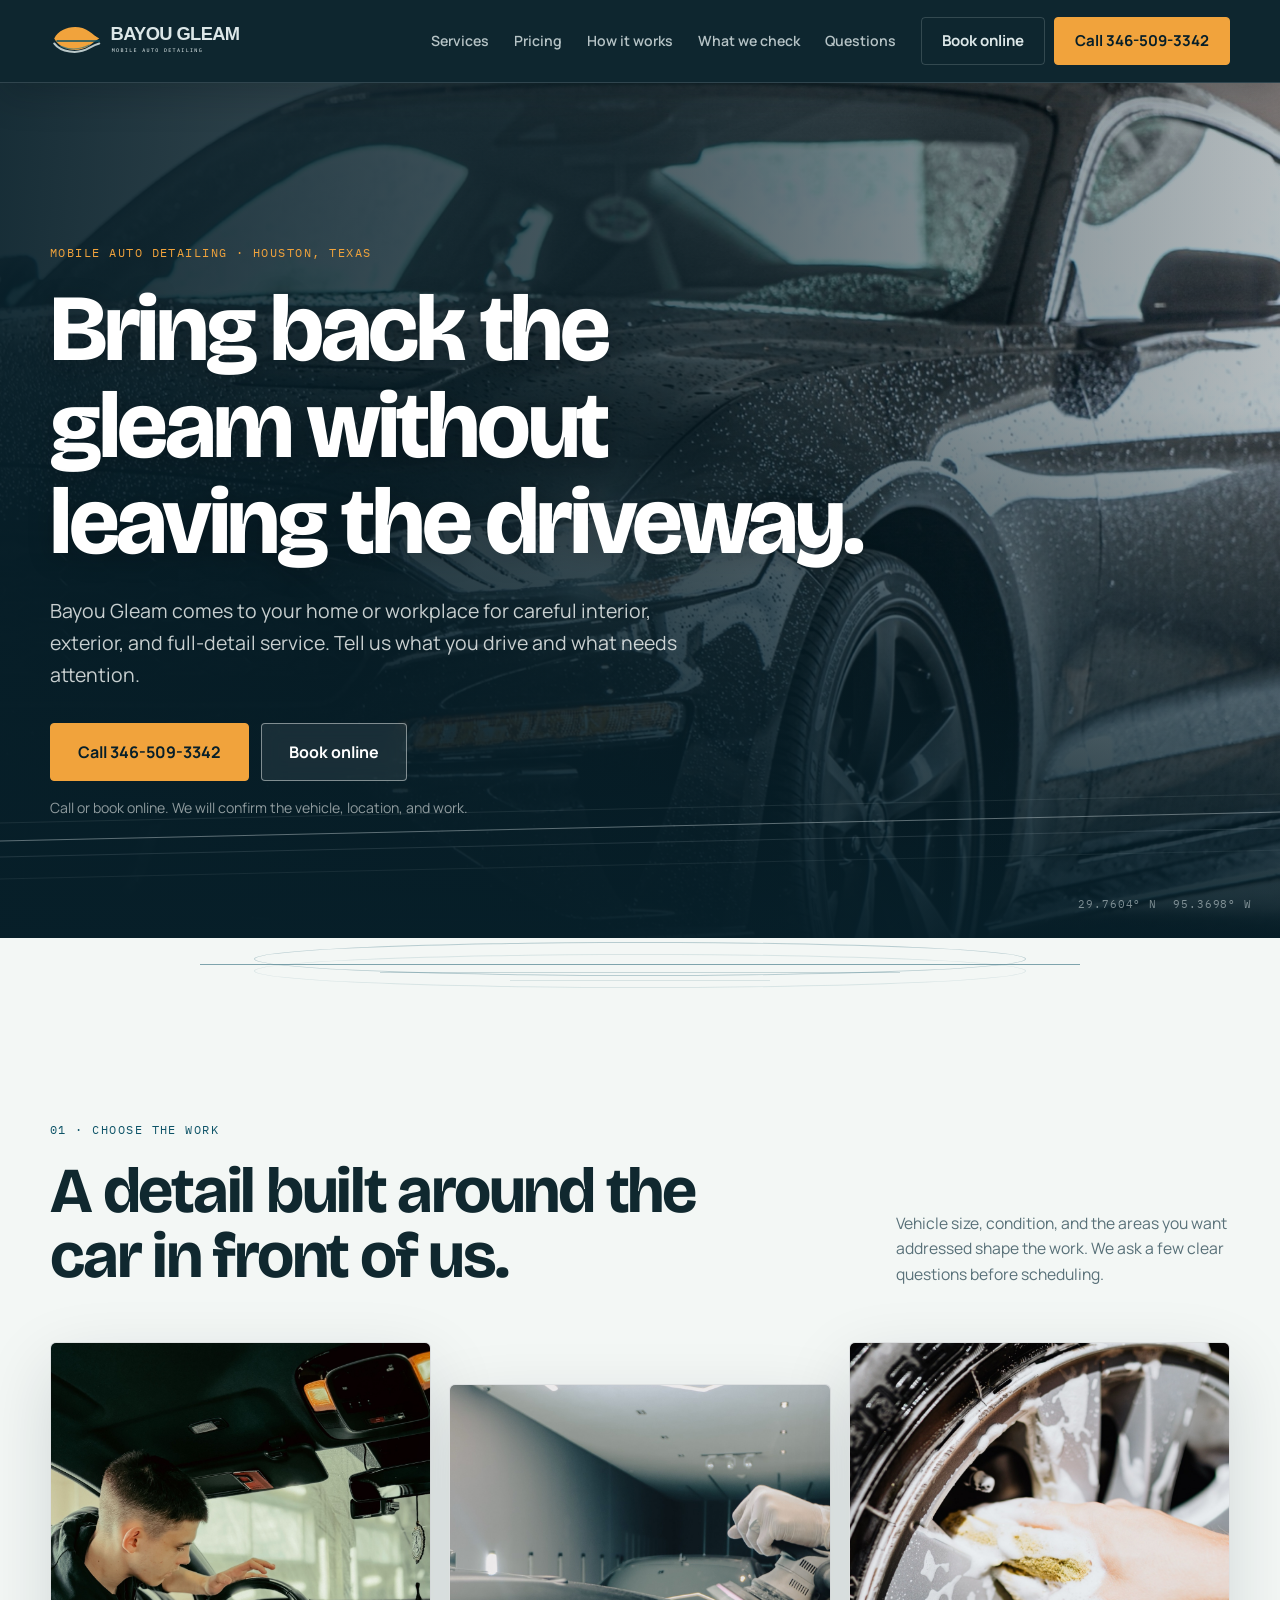
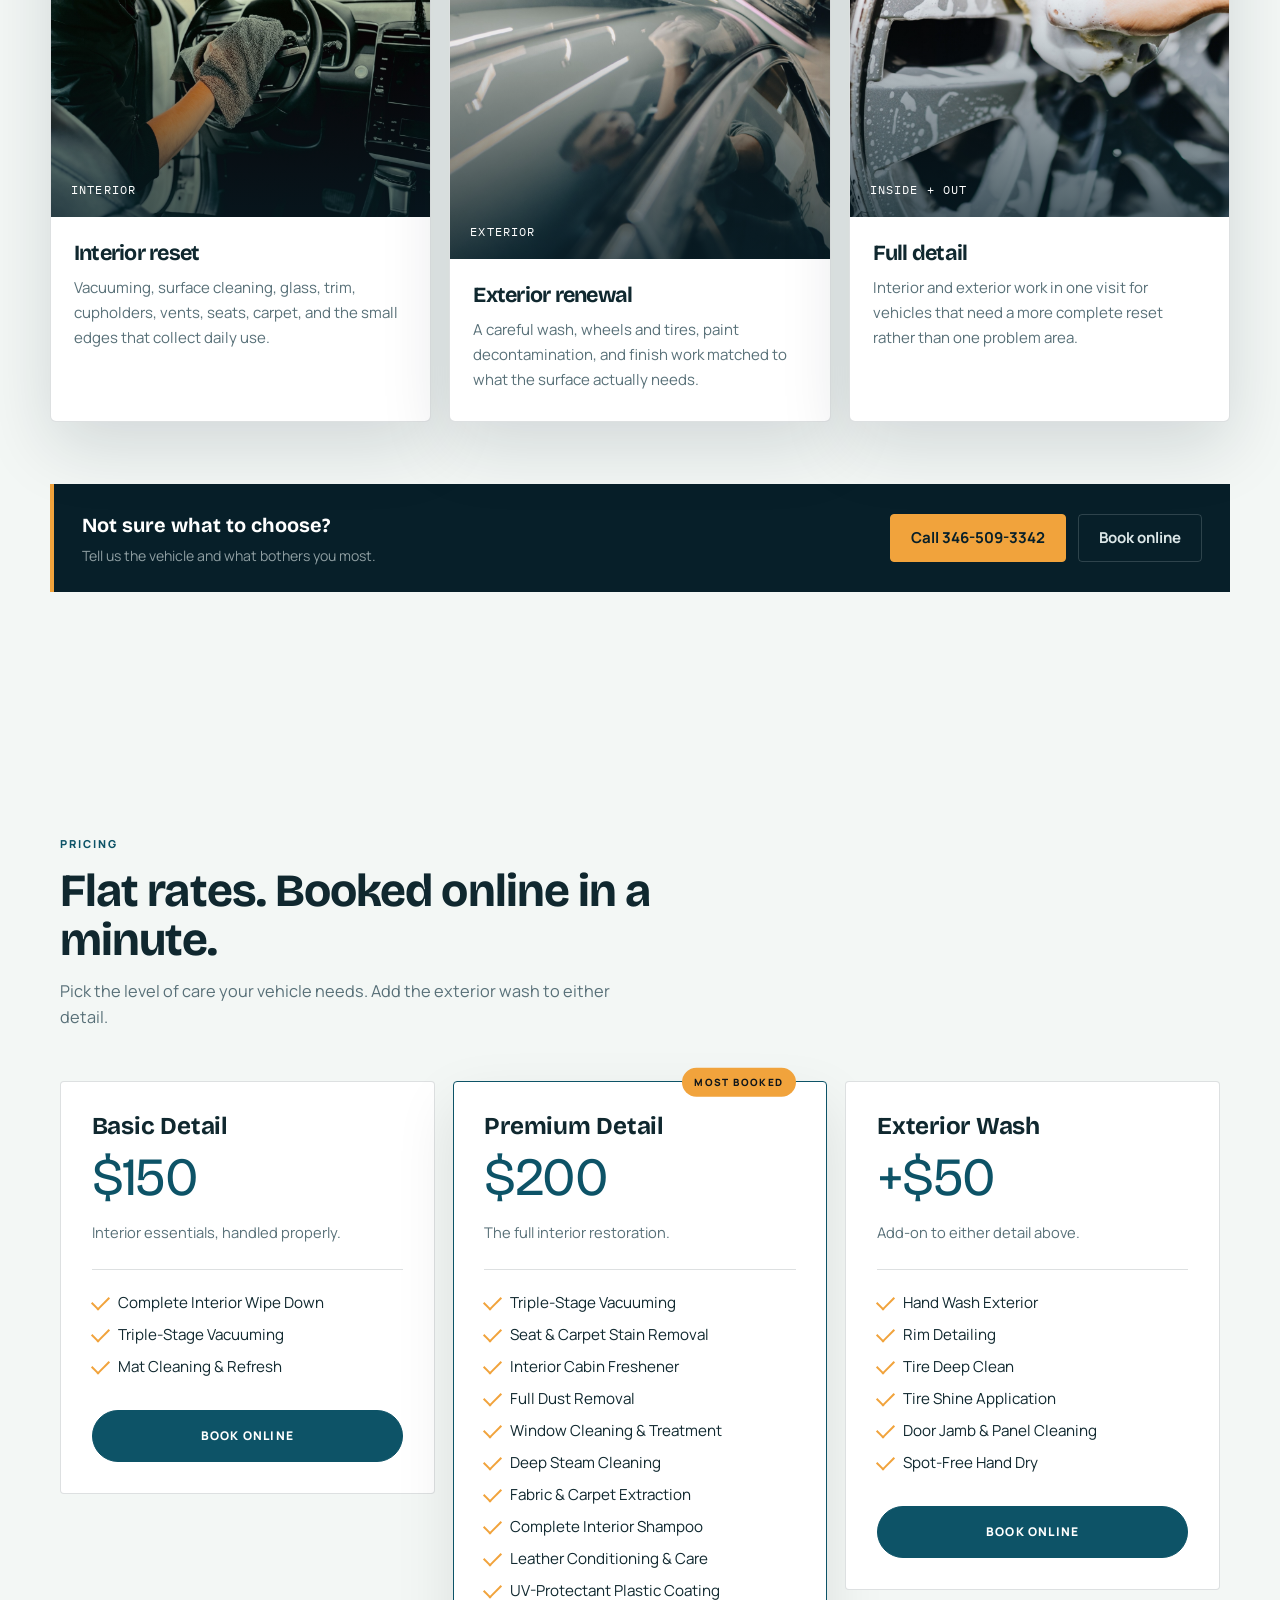
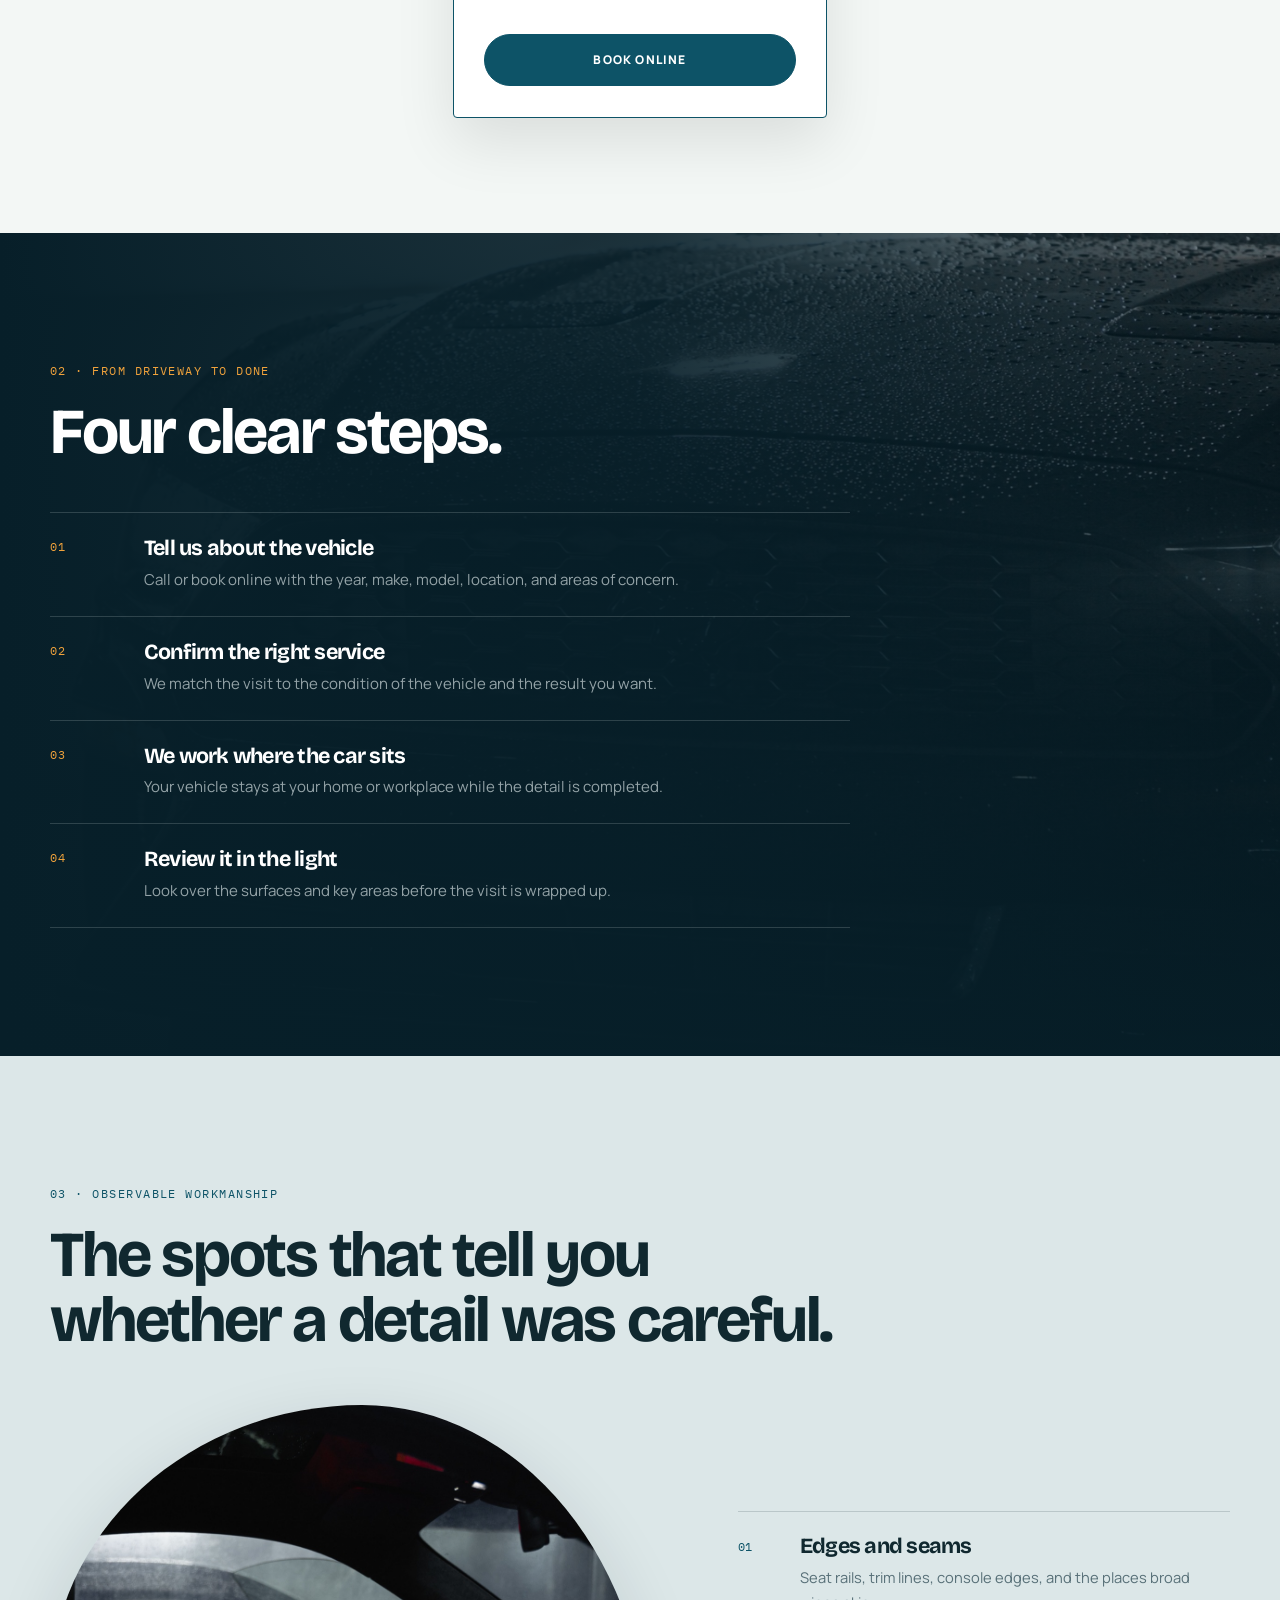
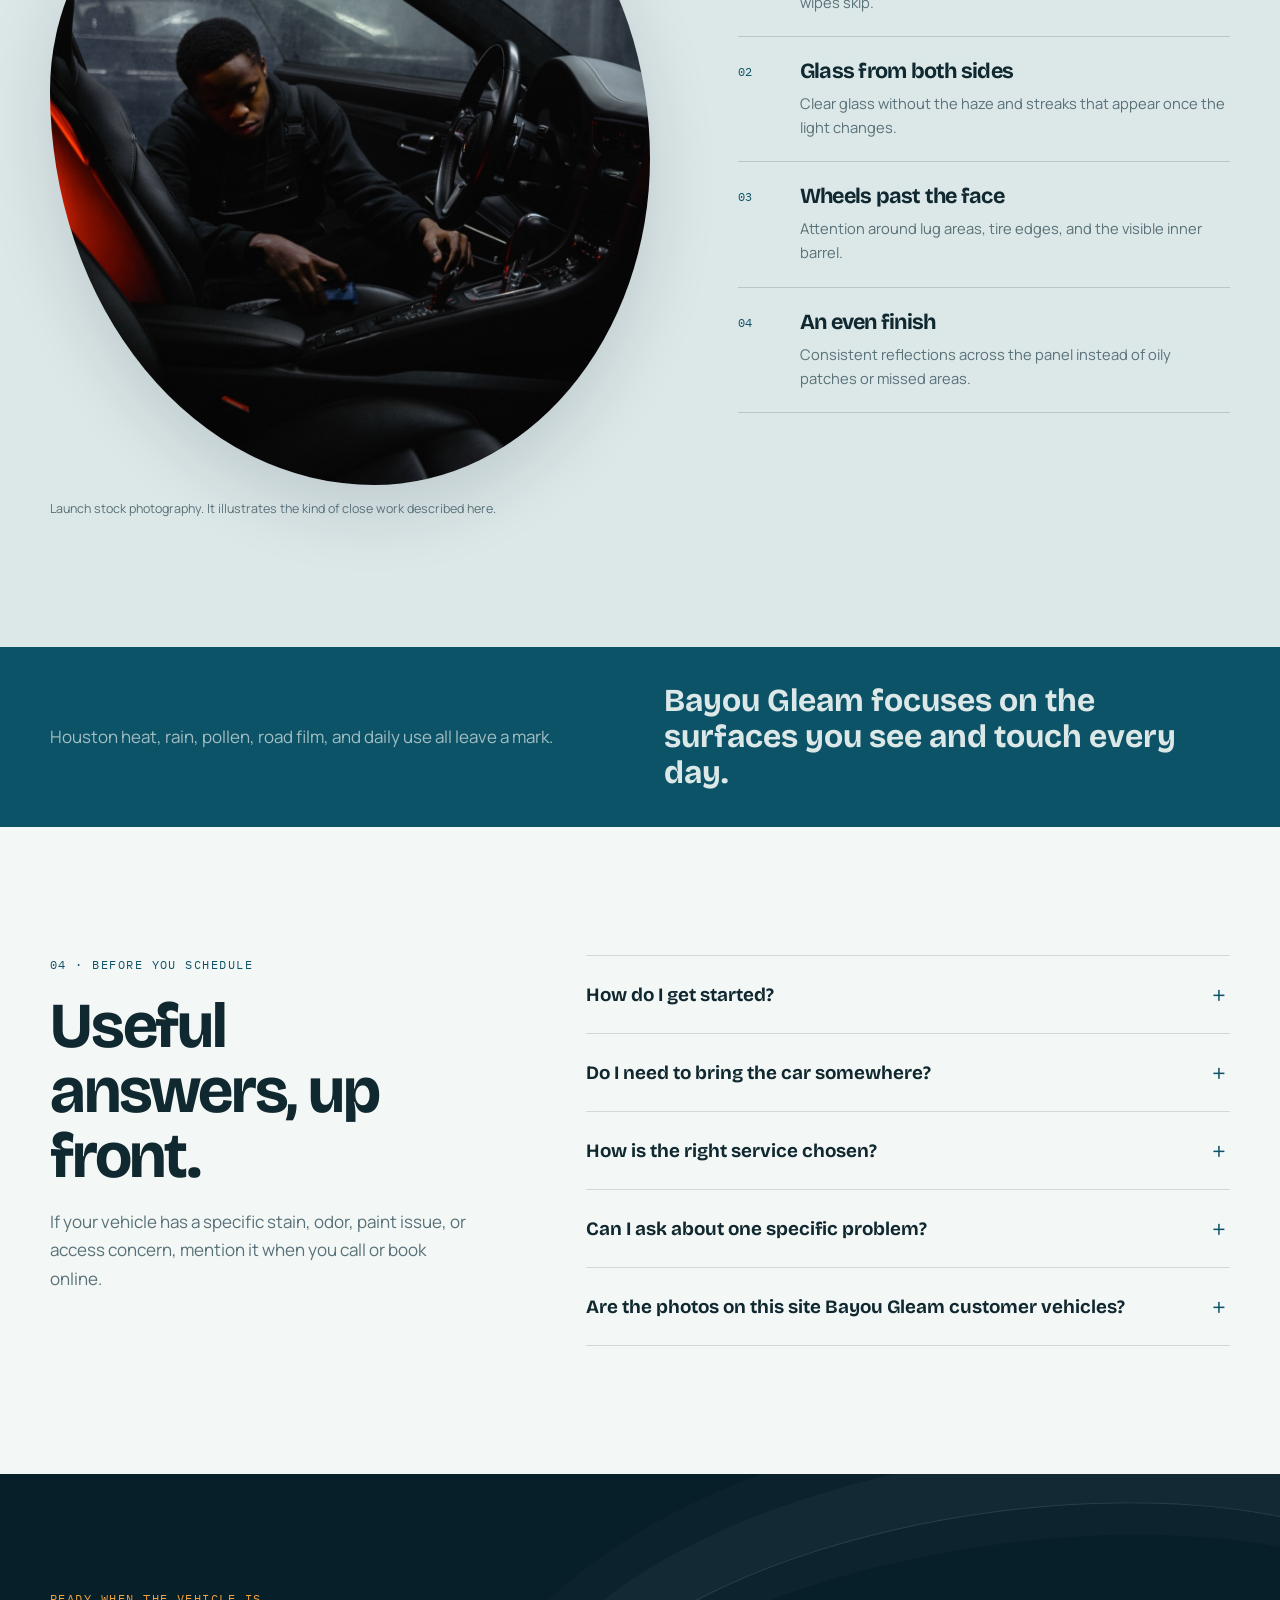
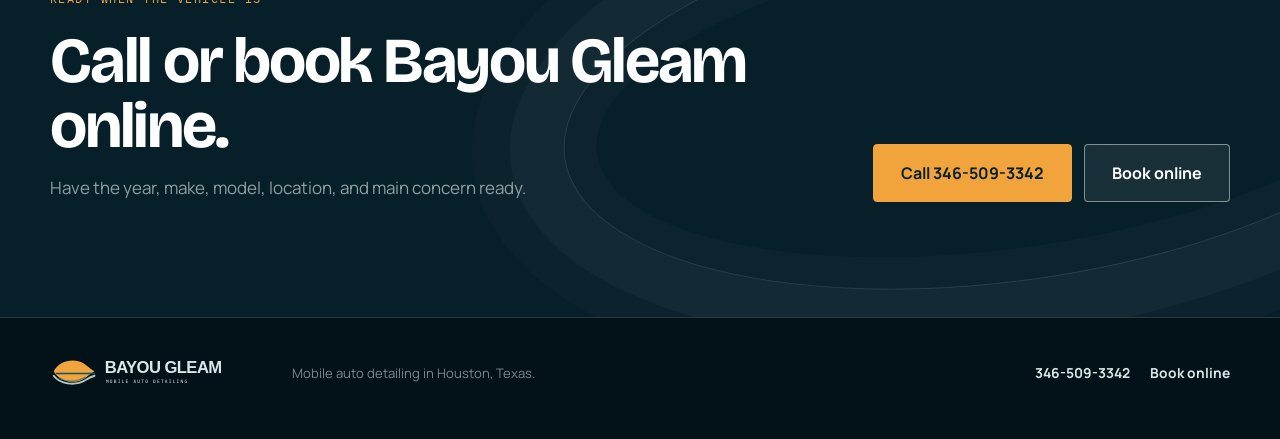
==== index.html @ 4700f91e "Add flat-rate pricing section with three packages Publishes Basic Detail $150, Premium Detail $200, " ====
<!doctype html>
<html lang="en">
  <head>
    <meta charset="UTF-8" />
    <meta name="viewport" content="width=device-width, initial-scale=1" />
    <title>Bayou Gleam Mobile Auto Detailing | Houston, Texas</title>
    <meta
      name="description"
      content="Bayou Gleam provides mobile auto detailing in Houston, Texas. Call 346-509-3342 or book online for interior, exterior, and full-detail service."
    />
    <meta name="theme-color" content="#071f29" />
    <meta name="robots" content="index,follow" />
    <link rel="canonical" href="https://bayougleam.shop/" />
    <link rel="icon" href="assets/favicon.svg" type="image/svg+xml" />
    <link rel="preconnect" href="https://fonts.googleapis.com" />
    <link rel="preconnect" href="https://fonts.gstatic.com" crossorigin />
    <link
      href="https://fonts.googleapis.com/css2?family=Bricolage+Grotesque:opsz,wdth,wght@12..96,75..100,500..800&family=IBM+Plex+Mono:wght@500&family=Manrope:wght@400;500;600;700&display=swap"
      rel="stylesheet"
    />
    <link rel="stylesheet" href="styles.css" />
    <script>document.documentElement.classList.add("js");</script>
    <meta property="og:type" content="website" />
    <meta property="og:title" content="Bayou Gleam Mobile Auto Detailing" />
    <meta
      property="og:description"
      content="Mobile auto detailing for Houston drivers. Call or book online."
    />
    <meta property="og:url" content="https://bayougleam.shop/" />
    <meta property="og:image" content="https://bayougleam.shop/assets/hero-wet-black-car.jpg" />
    <script type="application/ld+json">
{
  "@context": "https://schema.org",
  "@type": "AutoWash",
  "name": "Bayou Gleam Mobile Auto Detailing",
  "url": "https://bayougleam.shop/",
  "telephone": "+1-346-509-3342",
  "description": "Mobile auto detailing in Houston, Texas, including interior, exterior, and full-detail service.",
  "areaServed": {
    "@type": "City",
    "name": "Houston",
    "containedInPlace": {
      "@type": "State",
      "name": "Texas"
    }
  },
  "image": "https://bayougleam.shop/assets/hero-wet-black-car.jpg",
  "potentialAction": {
    "@type": "ReserveAction",
    "target": "https://cal.com/sumitdatta/auto-detail-service"
  },
  "hasOfferCatalog": {
    "@type": "OfferCatalog",
    "name": "Detailing packages",
    "itemListElement": [
      {
        "@type": "Offer",
        "name": "Basic Detail",
        "price": "150",
        "priceCurrency": "USD",
        "availability": "https://schema.org/InStock",
        "url": "https://bayougleam.shop/#pricing",
        "itemOffered": {
          "@type": "Service",
          "name": "Basic Detail",
          "description": "Interior essentials: complete interior wipe down, triple-stage vacuuming, and mat cleaning and refresh."
        }
      },
      {
        "@type": "Offer",
        "name": "Premium Detail",
        "price": "200",
        "priceCurrency": "USD",
        "availability": "https://schema.org/InStock",
        "url": "https://bayougleam.shop/#pricing",
        "itemOffered": {
          "@type": "Service",
          "name": "Premium Detail",
          "description": "Full interior restoration: triple-stage vacuuming, seat and carpet stain removal, cabin freshener, full dust removal, window cleaning and treatment, deep steam cleaning, fabric and carpet extraction, complete interior shampoo, leather conditioning, and UV-protectant plastic coating."
        }
      },
      {
        "@type": "Offer",
        "name": "Exterior Wash",
        "price": "50",
        "priceCurrency": "USD",
        "availability": "https://schema.org/InStock",
        "url": "https://bayougleam.shop/#pricing",
        "itemOffered": {
          "@type": "Service",
          "name": "Exterior Wash",
          "description": "Add-on to either detail: hand wash exterior, rim detailing, tire deep clean, tire shine application, door jamb and panel cleaning, and spot-free hand dry."
        }
      }
    ]
  }
}
    </script>
  </head>
  <body>
    <a class="skip-link" href="#main">Skip to content</a>

    <header class="site-header">
      <div class="header-inner">
        <a class="brand" href="#top" aria-label="Bayou Gleam, home">
          <img src="assets/logo.svg" alt="" width="278" height="56" />
        </a>

        <button
          class="menu-toggle"
          type="button"
          data-menu-toggle
          aria-expanded="false"
          aria-controls="primary-nav"
        >
          <span aria-hidden="true"><i></i><i></i><i></i></span>
          <span class="sr-only">Open menu</span>
        </button>

        <nav class="site-nav" id="primary-nav" data-nav aria-label="Primary">
          <a href="#services">Services</a>
          <a href="#pricing">Pricing</a>
          <a href="#process">How it works</a>
          <a href="#workmanship">What we check</a>
          <a href="#faq">Questions</a>
          <span class="nav-actions">
            <a class="btn btn-secondary" href="https://cal.com/sumitdatta/auto-detail-service">
              Book online
            </a>
            <a class="btn btn-primary" href="tel:+13465093342">Call 346-509-3342</a>
          </span>
        </nav>
      </div>
    </header>

    <main id="main">
      <section class="hero" id="top">
        <div class="hero-image" aria-hidden="true">
          <img
            src="assets/hero-wet-black-car.jpg"
            alt=""
            width="3519"
            height="5279"
            fetchpriority="high"
          />
        </div>
        <div class="hero-shade" aria-hidden="true"></div>
        <div class="hero-waterline" aria-hidden="true"></div>

        <div class="hero-content shell">
          <p class="eyebrow">Mobile auto detailing · Houston, Texas</p>
          <h1>Bring back the gleam without leaving the driveway.</h1>
          <p class="hero-lead">
            Bayou Gleam comes to your home or workplace for careful interior, exterior,
            and full-detail service. Tell us what you drive and what needs attention.
          </p>
          <div class="cta-row">
            <a class="btn btn-primary btn-large" href="tel:+13465093342">
              Call 346-509-3342
            </a>
            <a
              class="btn btn-glass btn-large"
              href="https://cal.com/sumitdatta/auto-detail-service"
            >
              Book online
            </a>
          </div>
          <p class="cta-note">Call or book online. We will confirm the vehicle, location, and work.</p>
        </div>

        <div class="hero-index" aria-hidden="true">
          <span>29.7604° N</span>
          <span>95.3698° W</span>
        </div>
      </section>

      <div class="reflection-divider" aria-hidden="true">
        <span></span><span></span><span></span>
      </div>

      <section class="services section" id="services">
        <div class="shell">
          <div class="section-heading">
            <div>
              <p class="section-label">01 · Choose the work</p>
              <h2>A detail built around the car in front of us.</h2>
            </div>
            <p>
              Vehicle size, condition, and the areas you want addressed shape the work.
              We ask a few clear questions before scheduling.
            </p>
          </div>

          <div class="service-grid">
            <article class="service-card reveal">
              <div class="service-image">
                <img
                  src="assets/interior-care.jpg"
                  alt="A detailer wiping a car steering wheel and dashboard"
                  width="3154"
                  height="5606"
                  loading="lazy"
                />
                <span>Interior</span>
              </div>
              <div class="service-copy">
                <h3>Interior reset</h3>
                <p>
                  Vacuuming, surface cleaning, glass, trim, cupholders, vents, seats,
                  carpet, and the small edges that collect daily use.
                </p>
              </div>
            </article>

            <article class="service-card service-card-lift reveal">
              <div class="service-image">
                <img
                  src="assets/polish-reflection.jpg"
                  alt="A polishing machine working across a reflective car surface"
                  width="6960"
                  height="4640"
                  loading="lazy"
                />
                <span>Exterior</span>
              </div>
              <div class="service-copy">
                <h3>Exterior renewal</h3>
                <p>
                  A careful wash, wheels and tires, paint decontamination, and finish work
                  matched to what the surface actually needs.
                </p>
              </div>
            </article>

            <article class="service-card reveal">
              <div class="service-image">
                <img
                  src="assets/wheel-wash.jpg"
                  alt="A car wheel and tire covered in cleaning foam"
                  width="6720"
                  height="4480"
                  loading="lazy"
                />
                <span>Inside + out</span>
              </div>
              <div class="service-copy">
                <h3>Full detail</h3>
                <p>
                  Interior and exterior work in one visit for vehicles that need a more
                  complete reset rather than one problem area.
                </p>
              </div>
            </article>
          </div>

          <div class="inline-cta">
            <div>
              <strong>Not sure what to choose?</strong>
              <span>Tell us the vehicle and what bothers you most.</span>
            </div>
            <div class="cta-row">
              <a class="btn btn-primary" href="tel:+13465093342">Call 346-509-3342</a>
              <a class="btn btn-outline" href="https://cal.com/sumitdatta/auto-detail-service">
                Book online
              </a>
            </div>
          </div>
        </div>
      </section>

      <section class="rates" id="pricing" aria-labelledby="pricing-title">
        <div class="rates-shell">
          <div class="rates-head">
            <p class="rates-eyebrow">Pricing</p>
            <h2 id="pricing-title">Flat rates. Booked online in a minute.</h2>
            <p class="rates-intro">Pick the level of care your vehicle needs. Add the exterior wash to either detail.</p>
          </div>

          <div class="rate-grid">
            <article class="rate-card">
              <h3>Basic Detail</h3>
              <p class="rate-figure">$150</p>
              <p class="rate-note">Interior essentials, handled properly.</p>
              <ul class="rate-list">
                <li>Complete Interior Wipe Down</li>
                <li>Triple-Stage Vacuuming</li>
                <li>Mat Cleaning &amp; Refresh</li>
              </ul>
              <a class="rate-cta" href="https://cal.com/sumitdatta/auto-detail-service" target="_blank" rel="noopener">Book Online</a>
            </article>
            <article class="rate-card rate-card-featured">
              <span class="rate-badge">Most booked</span>
              <h3>Premium Detail</h3>
              <p class="rate-figure">$200</p>
              <p class="rate-note">The full interior restoration.</p>
              <ul class="rate-list">
                <li>Triple-Stage Vacuuming</li>
                <li>Seat &amp; Carpet Stain Removal</li>
                <li>Interior Cabin Freshener</li>
                <li>Full Dust Removal</li>
                <li>Window Cleaning &amp; Treatment</li>
                <li>Deep Steam Cleaning</li>
                <li>Fabric &amp; Carpet Extraction</li>
                <li>Complete Interior Shampoo</li>
                <li>Leather Conditioning &amp; Care</li>
                <li>UV-Protectant Plastic Coating</li>
              </ul>
              <a class="rate-cta" href="https://cal.com/sumitdatta/auto-detail-service" target="_blank" rel="noopener">Book Online</a>
            </article>
            <article class="rate-card">
              <h3>Exterior Wash</h3>
              <p class="rate-figure">+$50</p>
              <p class="rate-note">Add-on to either detail above.</p>
              <ul class="rate-list">
                <li>Hand Wash Exterior</li>
                <li>Rim Detailing</li>
                <li>Tire Deep Clean</li>
                <li>Tire Shine Application</li>
                <li>Door Jamb &amp; Panel Cleaning</li>
                <li>Spot-Free Hand Dry</li>
              </ul>
              <a class="rate-cta" href="https://cal.com/sumitdatta/auto-detail-service" target="_blank" rel="noopener">Book Online</a>
            </article>
          </div>
        </div>
      </section>

      <section class="process section" id="process">
        <div class="process-image" aria-hidden="true">
          <img
            src="assets/waterline-detail.jpg"
            alt=""
            width="3602"
            height="5403"
            loading="lazy"
          />
        </div>
        <div class="process-scrim" aria-hidden="true"></div>

        <div class="shell process-content">
          <p class="section-label section-label-light">02 · From driveway to done</p>
          <h2>Four clear steps.</h2>

          <ol class="process-list">
            <li class="reveal">
              <span>01</span>
              <div>
                <h3>Tell us about the vehicle</h3>
                <p>Call or book online with the year, make, model, location, and areas of concern.</p>
              </div>
            </li>
            <li class="reveal">
              <span>02</span>
              <div>
                <h3>Confirm the right service</h3>
                <p>We match the visit to the condition of the vehicle and the result you want.</p>
              </div>
            </li>
            <li class="reveal">
              <span>03</span>
              <div>
                <h3>We work where the car sits</h3>
                <p>Your vehicle stays at your home or workplace while the detail is completed.</p>
              </div>
            </li>
            <li class="reveal">
              <span>04</span>
              <div>
                <h3>Review it in the light</h3>
                <p>Look over the surfaces and key areas before the visit is wrapped up.</p>
              </div>
            </li>
          </ol>
        </div>
      </section>

      <section class="workmanship section" id="workmanship">
        <div class="shell">
          <div class="section-heading section-heading-tight">
            <div>
              <p class="section-label">03 · Observable workmanship</p>
              <h2>The spots that tell you whether a detail was careful.</h2>
            </div>
          </div>

          <div class="workmanship-layout">
            <figure class="workmanship-photo reveal">
              <img
                src="assets/interior-night.jpg"
                alt="A detailer cleaning a dark vehicle interior by hand"
                width="5971"
                height="3981"
                loading="lazy"
              />
              <figcaption>Launch stock photography. It illustrates the kind of close work described here.</figcaption>
            </figure>

            <ul class="inspection-list">
              <li class="reveal">
                <span>01</span>
                <div>
                  <h3>Edges and seams</h3>
                  <p>Seat rails, trim lines, console edges, and the places broad wipes skip.</p>
                </div>
              </li>
              <li class="reveal">
                <span>02</span>
                <div>
                  <h3>Glass from both sides</h3>
                  <p>Clear glass without the haze and streaks that appear once the light changes.</p>
                </div>
              </li>
              <li class="reveal">
                <span>03</span>
                <div>
                  <h3>Wheels past the face</h3>
                  <p>Attention around lug areas, tire edges, and the visible inner barrel.</p>
                </div>
              </li>
              <li class="reveal">
                <span>04</span>
                <div>
                  <h3>An even finish</h3>
                  <p>Consistent reflections across the panel instead of oily patches or missed areas.</p>
                </div>
              </li>
            </ul>
          </div>
        </div>
      </section>

      <section class="quote-band">
        <div class="shell quote-band-inner">
          <p>Houston heat, rain, pollen, road film, and daily use all leave a mark.</p>
          <strong>Bayou Gleam focuses on the surfaces you see and touch every day.</strong>
        </div>
      </section>

      <section class="faq section" id="faq">
        <div class="shell faq-layout">
          <div class="faq-intro">
            <p class="section-label">04 · Before you schedule</p>
            <h2>Useful answers, up front.</h2>
            <p>
              If your vehicle has a specific stain, odor, paint issue, or access concern,
              mention it when you call or book online.
            </p>
          </div>

          <div class="faq-list">
            <details>
              <summary>How do I get started?</summary>
              <p>
                Call <a href="tel:+13465093342">346-509-3342</a> or
                <a href="https://cal.com/sumitdatta/auto-detail-service">book online</a>.
                Share the vehicle, location, and what you want addressed.
              </p>
            </details>
            <details>
              <summary>Do I need to bring the car somewhere?</summary>
              <p>
                No. Bayou Gleam is a mobile service. The work is scheduled where the vehicle
                is parked at your Houston home or workplace.
              </p>
            </details>
            <details>
              <summary>How is the right service chosen?</summary>
              <p>
                We use the vehicle size, current condition, and your priorities to determine
                whether an interior, exterior, or full detail fits best.
              </p>
            </details>
            <details>
              <summary>Can I ask about one specific problem?</summary>
              <p>
                Yes. Describe the issue when you call or book. Photos can help explain stains,
                heavy buildup, or a paint concern before the visit.
              </p>
            </details>
            <details>
              <summary>Are the photos on this site Bayou Gleam customer vehicles?</summary>
              <p>
                No. They are licensed stock photos used to show detailing subjects and
                surfaces. They are not presented as Bayou Gleam's completed work.
              </p>
            </details>
          </div>
        </div>
      </section>

      <section class="final-cta">
        <div class="final-ripple" aria-hidden="true"></div>
        <div class="shell final-cta-inner">
          <div>
            <p class="section-label section-label-light">Ready when the vehicle is</p>
            <h2>Call or book Bayou Gleam online.</h2>
            <p>Have the year, make, model, location, and main concern ready.</p>
          </div>
          <div class="cta-row">
            <a class="btn btn-primary btn-large" href="tel:+13465093342">
              Call 346-509-3342
            </a>
            <a
              class="btn btn-glass btn-large"
              href="https://cal.com/sumitdatta/auto-detail-service"
            >
              Book online
            </a>
          </div>
        </div>
      </section>
    </main>

    <footer class="site-footer">
      <div class="shell footer-inner">
        <a class="footer-brand" href="#top" aria-label="Bayou Gleam, back to top">
          <img src="assets/logo-light.svg" alt="" width="278" height="56" />
        </a>
        <p>Mobile auto detailing in Houston, Texas.</p>
        <div class="footer-actions">
          <a href="tel:+13465093342">346-509-3342</a>
          <a href="https://cal.com/sumitdatta/auto-detail-service">Book online</a>
        </div>
      </div>
    </footer>

    <div class="mobile-actions" aria-label="Contact options">
      <a href="tel:+13465093342">Call</a>
      <a href="https://cal.com/sumitdatta/auto-detail-service">Book online</a>
    </div>

    <script src="script.js"></script>
  </body>
</html>
---- styles.css ----
:root {
  --midnight: #071f29;
  --midnight-2: #0a2b37;
  --channel: #0d5367;
  --channel-light: #2d7182;
  --silver: #dce7e8;
  --mist: #f3f7f5;
  --white: #ffffff;
  --amber: #f1a33c;
  --amber-dark: #d7861f;
  --cypress: #143d37;
  --ink: #10282f;
  --muted: #587078;
  --line: rgba(16, 40, 47, 0.14);
  --dark-line: rgba(220, 231, 232, 0.18);
  --shadow: 0 24px 70px rgba(7, 31, 41, 0.14);
  --display: "Bricolage Grotesque", "Arial Narrow", Arial, sans-serif;
  --body: "Manrope", Arial, sans-serif;
  --mono: "IBM Plex Mono", "SFMono-Regular", Menlo, monospace;
  --shell: min(1180px, calc(100vw - 48px));
  --header-height: 82px;
}

* { box-sizing: border-box; }
html { scroll-behavior: smooth; }
body {
  margin: 0;
  overflow-x: hidden;
  color: var(--ink);
  background: var(--mist);
  font-family: var(--body);
  font-size: 17px;
  line-height: 1.65;
  -webkit-font-smoothing: antialiased;
}
img { display: block; max-width: 100%; }
a { color: inherit; }
button, a { -webkit-tap-highlight-color: transparent; }
a:focus-visible, button:focus-visible, summary:focus-visible {
  outline: 3px solid var(--amber);
  outline-offset: 4px;
  border-radius: 5px;
}

h1, h2, h3 {
  margin: 0;
  font-family: var(--display);
  line-height: 1.02;
  letter-spacing: -0.035em;
}
h1 { max-width: 850px; font-size: clamp(3rem, 7.4vw, 6.8rem); font-weight: 740; }
h2 { font-size: clamp(2.35rem, 5vw, 4.5rem); font-weight: 710; }
h3 { font-size: 1.35rem; font-weight: 700; line-height: 1.15; }
p { margin: 0; }

.shell { width: var(--shell); margin-inline: auto; }
.section { padding-block: clamp(72px, 10vw, 128px); }
.sr-only {
  position: absolute;
  width: 1px; height: 1px;
  padding: 0; margin: -1px;
  overflow: hidden;
  clip: rect(0, 0, 0, 0);
  white-space: nowrap;
  border: 0;
}
.skip-link {
  position: fixed;
  z-index: 200;
  top: -100px;
  left: 18px;
  padding: 11px 18px;
  color: var(--midnight);
  background: var(--amber);
  font-weight: 700;
  transition: top 160ms ease;
}
.skip-link:focus { top: 0; }

/* Buttons */
.btn {
  display: inline-flex;
  align-items: center;
  justify-content: center;
  min-height: 48px;
  padding: 11px 20px;
  border: 1px solid transparent;
  border-radius: 4px;
  font-size: 0.94rem;
  font-weight: 700;
  line-height: 1;
  text-decoration: none;
  white-space: nowrap;
  transition: transform 150ms ease, background-color 150ms ease, border-color 150ms ease;
}
.btn:hover { transform: translateY(-2px); }
.btn-large { min-height: 58px; padding-inline: 27px; font-size: 1rem; }
.btn-primary, .site-nav .btn-primary {
  color: var(--midnight);
  background: var(--amber);
  border-color: var(--amber);
}
.btn-primary:hover, .site-nav .btn-primary:hover {
  background: #ffb34a;
  border-color: #ffb34a;
}
.btn-secondary, .site-nav .btn-secondary {
  color: var(--silver);
  background: transparent;
  border-color: var(--dark-line);
}
.btn-secondary:hover, .site-nav .btn-secondary:hover { border-color: var(--silver); }
.btn-glass {
  color: var(--white);
  background: rgba(243, 247, 245, 0.08);
  border-color: rgba(243, 247, 245, 0.48);
  backdrop-filter: blur(10px);
}
.btn-glass:hover { background: rgba(243, 247, 245, 0.15); border-color: var(--white); }
.btn-outline {
  color: var(--midnight);
  background: transparent;
  border-color: rgba(7, 31, 41, 0.34);
}
.btn-outline:hover { background: rgba(7, 31, 41, 0.05); border-color: var(--midnight); }
.cta-row { display: flex; flex-wrap: wrap; gap: 12px; }

/* Header has its own opaque surface. */
.site-header {
  position: sticky;
  top: 0;
  z-index: 100;
  color: var(--silver);
  background: rgba(7, 31, 41, 0.97);
  border-bottom: 1px solid rgba(220, 231, 232, 0.16);
  box-shadow: 0 12px 36px rgba(0, 12, 18, 0.22);
  backdrop-filter: blur(14px);
}
.header-inner {
  width: var(--shell);
  min-height: var(--header-height);
  margin-inline: auto;
  display: flex;
  align-items: center;
  justify-content: space-between;
  gap: 24px;
}
.brand { display: flex; align-items: center; flex: 0 0 auto; }
.brand img { width: 232px; height: auto; }
.site-nav {
  display: flex;
  align-items: center;
  gap: 25px;
  font-size: 0.88rem;
  font-weight: 600;
}
.site-nav > a { color: rgba(220, 231, 232, 0.82); text-decoration: none; }
.site-nav > a:hover { color: var(--white); }
.nav-actions { display: flex; align-items: center; gap: 9px; }
.menu-toggle {
  display: none;
  width: 46px; height: 46px;
  padding: 0;
  color: var(--silver);
  background: rgba(220, 231, 232, 0.06);
  border: 1px solid var(--dark-line);
  border-radius: 4px;
}
.menu-toggle span:first-child { display: grid; gap: 5px; place-items: center; }
.menu-toggle i { display: block; width: 19px; height: 2px; background: currentColor; }

/* Hero */
.hero {
  position: relative;
  min-height: calc(100svh - var(--header-height));
  display: grid;
  align-items: end;
  overflow: hidden;
  color: var(--white);
  background: var(--midnight);
}
.hero-image, .hero-shade { position: absolute; inset: 0; }
.hero-image img {
  width: 100%;
  height: 100%;
  object-fit: cover;
  object-position: 50% 46%;
  filter: saturate(0.82) contrast(1.06);
}
.hero-shade {
  background:
    linear-gradient(90deg, rgba(7, 31, 41, 0.92) 0%, rgba(7, 31, 41, 0.7) 48%, rgba(7, 31, 41, 0.2) 100%),
    linear-gradient(0deg, rgba(7, 31, 41, 0.94) 0%, rgba(7, 31, 41, 0.12) 62%);
}
.hero-waterline {
  position: absolute;
  left: -5%;
  right: -5%;
  bottom: 13%;
  height: 1px;
  background: rgba(220, 231, 232, 0.4);
  box-shadow:
    0 16px 0 rgba(220, 231, 232, 0.12),
    0 38px 0 rgba(220, 231, 232, 0.07),
    0 -18px 0 rgba(220, 231, 232, 0.09);
  transform: rotate(-1.3deg);
}
.hero-content {
  position: relative;
  z-index: 3;
  padding-block: clamp(90px, 13vw, 160px) clamp(76px, 10vw, 118px);
}
.eyebrow, .section-label {
  margin-bottom: 18px;
  color: var(--channel);
  font-family: var(--mono);
  font-size: 0.76rem;
  letter-spacing: 0.12em;
  text-transform: uppercase;
}
.eyebrow { color: var(--amber); }
.hero h1 {
  text-wrap: balance;
  text-shadow: 0 5px 24px rgba(0, 10, 16, 0.28);
}
.hero-lead {
  max-width: 660px;
  margin-top: 24px;
  color: rgba(243, 247, 245, 0.82);
  font-size: clamp(1.02rem, 1.8vw, 1.22rem);
}
.hero .cta-row { margin-top: 32px; }
.cta-note {
  margin-top: 15px;
  color: rgba(243, 247, 245, 0.58);
  font-size: 0.88rem;
}
.hero-index {
  position: absolute;
  z-index: 3;
  right: 28px;
  bottom: 24px;
  display: flex;
  gap: 16px;
  color: rgba(220, 231, 232, 0.54);
  font-family: var(--mono);
  font-size: 0.69rem;
  letter-spacing: 0.08em;
}

/* Mirrored waterline signature */
.reflection-divider {
  position: relative;
  height: 54px;
  overflow: hidden;
  background: var(--mist);
}
.reflection-divider::before,
.reflection-divider::after {
  content: "";
  position: absolute;
  left: 50%;
  width: min(68vw, 770px);
  height: 32px;
  border: 1px solid rgba(13, 83, 103, 0.26);
  border-radius: 50%;
  transform: translateX(-50%);
}
.reflection-divider::before { top: 4px; }
.reflection-divider::after { top: 16px; opacity: 0.45; }
.reflection-divider span {
  position: absolute;
  left: 50%;
  top: 26px;
  height: 1px;
  background: var(--channel);
  transform: translateX(-50%);
}
.reflection-divider span:nth-child(1) { width: min(76vw, 880px); opacity: 0.5; }
.reflection-divider span:nth-child(2) { width: min(48vw, 520px); top: 34px; opacity: 0.2; }
.reflection-divider span:nth-child(3) { width: min(25vw, 260px); top: 42px; opacity: 0.12; }

/* Shared headings */
.section-heading {
  display: grid;
  grid-template-columns: minmax(0, 1.45fr) minmax(300px, 0.65fr);
  align-items: end;
  gap: clamp(36px, 8vw, 110px);
}
.section-heading h2 { max-width: 830px; }
.section-heading > p {
  color: var(--muted);
  font-size: 0.98rem;
}
.section-heading-tight { grid-template-columns: 1fr; }

/* Services */
.services { background: var(--mist); }
.service-grid {
  display: grid;
  grid-template-columns: repeat(3, 1fr);
  gap: 18px;
  margin-top: 54px;
  align-items: stretch;
}
.service-card {
  overflow: hidden;
  background: var(--white);
  border: 1px solid var(--line);
  border-radius: 6px;
  box-shadow: var(--shadow);
}
.service-card-lift { margin-top: 42px; }
.service-image { position: relative; aspect-ratio: 4 / 5; overflow: hidden; background: var(--silver); }
.service-image::after {
  content: "";
  position: absolute;
  inset: 0;
  background: linear-gradient(0deg, rgba(7, 31, 41, 0.68), transparent 46%);
}
.service-image img { width: 100%; height: 100%; object-fit: cover; transition: transform 500ms ease; }
.service-card:hover .service-image img { transform: scale(1.025); }
.service-image span {
  position: absolute;
  z-index: 2;
  left: 20px;
  bottom: 18px;
  color: var(--white);
  font-family: var(--mono);
  font-size: 0.72rem;
  letter-spacing: 0.1em;
  text-transform: uppercase;
}
.service-copy { padding: 24px 23px 28px; }
.service-copy p { margin-top: 10px; color: var(--muted); font-size: 0.94rem; }
.inline-cta {
  margin-top: 62px;
  padding: 25px 28px;
  display: flex;
  align-items: center;
  justify-content: space-between;
  gap: 30px;
  color: var(--silver);
  background: var(--midnight);
  border-left: 4px solid var(--amber);
}
.inline-cta strong, .inline-cta span { display: block; }
.inline-cta strong { color: var(--white); font-family: var(--display); font-size: 1.25rem; }
.inline-cta span { margin-top: 2px; color: rgba(220, 231, 232, 0.64); font-size: 0.88rem; }
.inline-cta .btn-outline { color: var(--silver); border-color: var(--dark-line); }
.inline-cta .btn-outline:hover { background: rgba(220, 231, 232, 0.06); border-color: var(--silver); }

/* Process */
.process {
  position: relative;
  overflow: hidden;
  color: var(--white);
  background: var(--midnight);
}
.process-image, .process-scrim { position: absolute; inset: 0; }
.process-image img { width: 100%; height: 100%; object-fit: cover; object-position: 70% 56%; }
.process-scrim {
  background:
    linear-gradient(90deg, var(--midnight) 0%, rgba(7, 31, 41, 0.91) 51%, rgba(7, 31, 41, 0.55) 100%),
    linear-gradient(0deg, rgba(7, 31, 41, 0.86), transparent);
}
.process-content { position: relative; z-index: 2; }
.section-label-light { color: var(--amber); }
.process h2 { max-width: 650px; }
.process-list {
  max-width: 800px;
  margin: 48px 0 0;
  padding: 0;
  list-style: none;
  border-top: 1px solid var(--dark-line);
}
.process-list li {
  display: grid;
  grid-template-columns: 72px 1fr;
  gap: 22px;
  padding-block: 23px;
  border-bottom: 1px solid var(--dark-line);
}
.process-list > li > span {
  color: var(--amber);
  font-family: var(--mono);
  font-size: 0.78rem;
  letter-spacing: 0.09em;
}
.process-list p { max-width: 590px; margin-top: 7px; color: rgba(220, 231, 232, 0.66); font-size: 0.94rem; }

/* Workmanship */
.workmanship { background: var(--silver); }
.workmanship-layout {
  display: grid;
  grid-template-columns: minmax(0, 1fr) minmax(360px, 0.82fr);
  gap: clamp(34px, 7vw, 88px);
  align-items: center;
  margin-top: 52px;
}
.workmanship-photo { margin: 0; }
.workmanship-photo img {
  width: 100%;
  min-height: 540px;
  max-height: 680px;
  object-fit: cover;
  border-radius: 52% 48% 46% 54% / 42% 52% 48% 58%;
  box-shadow: var(--shadow);
}
.workmanship-photo figcaption { margin-top: 14px; color: var(--muted); font-size: 0.78rem; }
.inspection-list { margin: 0; padding: 0; list-style: none; }
.inspection-list li {
  display: grid;
  grid-template-columns: 44px 1fr;
  gap: 18px;
  padding-block: 22px;
  border-bottom: 1px solid rgba(7, 31, 41, 0.16);
}
.inspection-list li:first-child { border-top: 1px solid rgba(7, 31, 41, 0.16); }
.inspection-list span {
  padding-top: 3px;
  color: var(--channel);
  font-family: var(--mono);
  font-size: 0.74rem;
}
.inspection-list p { margin-top: 7px; color: var(--muted); font-size: 0.92rem; }

.quote-band { padding-block: 36px; color: var(--silver); background: var(--channel); }
.quote-band-inner {
  display: grid;
  grid-template-columns: 1fr 1fr;
  gap: 48px;
  align-items: center;
}
.quote-band p { color: rgba(220, 231, 232, 0.72); }
.quote-band strong { font-family: var(--display); font-size: clamp(1.35rem, 2.5vw, 2rem); line-height: 1.12; }

/* FAQ */
.faq { background: var(--mist); }
.faq-layout {
  display: grid;
  grid-template-columns: minmax(280px, 0.75fr) minmax(400px, 1.15fr);
  gap: clamp(52px, 9vw, 120px);
  align-items: start;
}
.faq-intro { position: sticky; top: calc(var(--header-height) + 35px); }
.faq-intro p:last-child { max-width: 430px; margin-top: 20px; color: var(--muted); }
.faq-list { border-top: 1px solid var(--line); }
.faq-list details { border-bottom: 1px solid var(--line); }
.faq-list summary {
  position: relative;
  padding: 23px 46px 23px 0;
  cursor: pointer;
  list-style: none;
  font-family: var(--display);
  font-size: 1.18rem;
  font-weight: 680;
}
.faq-list summary::-webkit-details-marker { display: none; }
.faq-list summary::after {
  content: "+";
  position: absolute;
  right: 4px;
  top: 19px;
  color: var(--channel);
  font-family: var(--body);
  font-size: 1.5rem;
  font-weight: 400;
}
.faq-list details[open] summary::after { content: "−"; }
.faq-list details p { padding: 0 45px 24px 0; color: var(--muted); font-size: 0.94rem; }
.faq-list details p a { color: var(--channel); font-weight: 700; }

/* Final CTA and footer */
.final-cta {
  position: relative;
  overflow: hidden;
  padding-block: clamp(74px, 9vw, 116px);
  color: var(--white);
  background: var(--midnight);
}
.final-ripple {
  position: absolute;
  width: 900px;
  height: 370px;
  right: -180px;
  top: 50%;
  border: 1px solid rgba(220, 231, 232, 0.16);
  border-radius: 50%;
  transform: translateY(-50%) rotate(-8deg);
  box-shadow:
    inset 0 0 0 32px rgba(220, 231, 232, 0.025),
    0 0 0 54px rgba(220, 231, 232, 0.03),
    0 0 0 92px rgba(220, 231, 232, 0.02);
}
.final-cta-inner {
  position: relative;
  z-index: 2;
  display: grid;
  grid-template-columns: 1fr auto;
  align-items: end;
  gap: 52px;
}
.final-cta h2 { max-width: 750px; }
.final-cta p:last-child { margin-top: 16px; color: rgba(220, 231, 232, 0.64); }
.site-footer { padding-block: 34px 44px; color: var(--silver); background: #031219; border-top: 1px solid var(--dark-line); }
.footer-inner { display: grid; grid-template-columns: auto 1fr auto; gap: 32px; align-items: center; }
.footer-brand img { width: 210px; height: auto; }
.site-footer p { color: rgba(220, 231, 232, 0.55); font-size: 0.82rem; }
.footer-actions { display: flex; gap: 20px; font-size: 0.86rem; font-weight: 700; }
.footer-actions a { text-decoration: none; }
.footer-actions a:hover { color: var(--amber); }
.mobile-actions { display: none; }

/* Motion */
.reveal {
  opacity: 1;
  transform: translateY(0);
  transition: transform 250ms ease;
}
.reveal:hover { transform: translateY(-3px); }

@media (max-width: 1050px) {
  .site-nav { gap: 16px; }
  .site-nav > a { display: none; }
  .service-grid { gap: 14px; }
}

@media (max-width: 760px) {
  :root { --shell: min(100% - 30px, 680px); --header-height: 72px; }
  body { font-size: 16px; padding-bottom: 64px; }
  h1 { font-size: clamp(2.8rem, 15vw, 4.9rem); }
  h2 { font-size: clamp(2.2rem, 11vw, 3.5rem); }
  .section { padding-block: 72px; }

  .brand img { width: 195px; }
  .menu-toggle { display: inline-grid; place-items: center; }
  .site-nav {
    display: none;
    position: absolute;
    left: 0; right: 0;
    top: 100%;
    padding: 22px 15px 25px;
    flex-direction: column;
    align-items: stretch;
    gap: 0;
    color: var(--silver);
    background: #061b24;
    border-top: 1px solid var(--dark-line);
    border-bottom: 1px solid rgba(220, 231, 232, 0.22);
    box-shadow: 0 24px 50px rgba(0, 10, 16, 0.3);
  }
  .site-nav.is-open { display: flex; }
  .site-nav > a {
    display: block;
    padding: 13px 4px;
    border-bottom: 1px solid rgba(220, 231, 232, 0.11);
  }
  .nav-actions { display: grid; grid-template-columns: 1fr 1.2fr; gap: 9px; margin-top: 18px; }

  .hero { min-height: 770px; }
  .hero-image img { object-position: 52% 52%; }
  .hero-shade {
    background:
      linear-gradient(0deg, rgba(7, 31, 41, 0.97) 0%, rgba(7, 31, 41, 0.76) 52%, rgba(7, 31, 41, 0.28) 100%);
  }
  .hero-content { padding-block: 106px 72px; }
  .hero-lead { margin-top: 19px; }
  .hero .cta-row { display: grid; grid-template-columns: 1fr; }
  .hero-index { display: none; }
  .hero-waterline { bottom: 7%; }

  .section-heading,
  .workmanship-layout,
  .quote-band-inner,
  .faq-layout,
  .final-cta-inner,
  .footer-inner {
    grid-template-columns: 1fr;
  }
  .section-heading { gap: 20px; }
  .service-grid { grid-template-columns: 1fr; gap: 20px; }
  .service-card-lift { margin-top: 0; }
  .service-image { aspect-ratio: 4 / 3; }
  .inline-cta { align-items: stretch; flex-direction: column; }
  .inline-cta .cta-row { display: grid; grid-template-columns: 1fr 1fr; }

  .process-image img { object-position: 62% center; }
  .process-scrim { background: rgba(7, 31, 41, 0.9); }
  .process-list li { grid-template-columns: 48px 1fr; gap: 12px; }

  .workmanship-layout { margin-top: 40px; }
  .workmanship-photo img { min-height: 410px; max-height: 500px; }
  .quote-band-inner { gap: 14px; }

  .faq-intro { position: static; }
  .faq-layout { gap: 44px; }
  .final-cta-inner { align-items: start; }
  .final-cta .cta-row { display: grid; grid-template-columns: 1fr; width: 100%; }
  .footer-inner { gap: 17px; }
  .footer-actions { flex-wrap: wrap; }

  .mobile-actions {
    position: fixed;
    z-index: 120;
    left: 0; right: 0; bottom: 0;
    height: 64px;
    display: grid;
    grid-template-columns: 1.1fr 0.9fr;
    border-top: 1px solid rgba(255, 255, 255, 0.18);
    box-shadow: 0 -12px 34px rgba(0, 12, 18, 0.24);
  }
  .mobile-actions a {
    display: grid;
    place-items: center;
    font-weight: 800;
    text-decoration: none;
  }
  .mobile-actions a:first-child { color: var(--midnight); background: var(--amber); }
  .mobile-actions a:last-child { color: var(--silver); background: var(--midnight); }
}

@media (max-width: 420px) {
  .nav-actions, .inline-cta .cta-row { grid-template-columns: 1fr; }
  .hero { min-height: 740px; }
  .cta-row .btn { width: 100%; }
}

@media (prefers-reduced-motion: reduce) {
  html { scroll-behavior: auto; }
  *, *::before, *::after {
    animation-duration: 0.01ms !important;
    animation-iteration-count: 1 !important;
    transition-duration: 0.01ms !important;
  }
  .reveal, .reveal:hover { transform: none; }
}


/* ---------- Pricing ---------- */
.rates {
  --p-band: var(--mist);
  --p-surface: var(--white);
  --p-ink: var(--ink);
  --p-muted: var(--muted);
  --p-line: var(--line);
  --p-accent: var(--channel);
  --p-accent-ink: #ffffff;
  --p-badge-ink: #10161a;
  --p-hi: var(--amber);
  padding: clamp(72px, 9vw, 130px) clamp(22px, 5vw, 60px);
  background: var(--p-band);
  color: var(--p-ink);
}
.rates-shell { width: min(1180px, 100%); margin-inline: auto; }
.rates-head { max-width: 60ch; margin-bottom: clamp(34px, 4vw, 54px); }
.rates-eyebrow {
  margin: 0 0 14px;
  font-family: var(--body);
  font-size: 11px;
  font-weight: 800;
  letter-spacing: .18em;
  text-transform: uppercase;
  color: var(--p-accent);
}
.rates-head h2 {
  margin: 0 0 14px;
  font-family: var(--display);
  font-size: clamp(30px, 3.6vw, 48px);
  line-height: 1.05;
  letter-spacing: -.02em;
  color: var(--p-ink);
}
.rates-intro { margin: 0; color: var(--p-muted); font-size: 1.02rem; line-height: 1.6; }
.rate-grid {
  display: grid;
  grid-template-columns: repeat(3, 1fr);
  gap: 18px;
  align-items: start;
}
.rate-card {
  position: relative;
  display: flex;
  flex-direction: column;
  gap: 4px;
  padding: clamp(26px, 2.4vw, 36px);
  background: var(--p-surface);
  border: 1px solid var(--p-line);
  border-radius: 4px;
}
.rate-card-featured {
  border-color: var(--p-accent);
  box-shadow: 0 24px 60px rgba(0, 0, 0, .10);
}
.rate-badge {
  position: absolute;
  top: 0;
  right: clamp(26px, 2.4vw, 36px);
  transform: translateY(-50%);
  padding: 6px 12px;
  background: var(--p-hi);
  color: var(--p-badge-ink);
  font-family: var(--body);
  font-size: 10px;
  font-weight: 800;
  letter-spacing: .14em;
  text-transform: uppercase;
  border-radius: 999px;
}
.rate-card h3 {
  margin: 0;
  font-family: var(--display);
  font-size: clamp(21px, 1.9vw, 26px);
  letter-spacing: -.01em;
  color: var(--p-ink);
}
.rate-figure {
  margin: 6px 0 0;
  font-family: var(--display);
  font-size: clamp(40px, 4.2vw, 56px);
  line-height: 1;
  letter-spacing: -.03em;
  color: var(--p-accent);
}
.rate-note { margin: 12px 0 0; color: var(--p-muted); font-size: .92rem; line-height: 1.5; }
.rate-list {
  list-style: none;
  margin: 22px 0 0;
  padding: 22px 0 0;
  border-top: 1px solid var(--p-line);
  display: grid;
  align-content: start;
  gap: 10px;
  flex: 1;
}
.rate-list li {
  position: relative;
  padding-left: 26px;
  font-size: .95rem;
  line-height: 1.45;
  color: var(--p-ink);
}
.rate-list li::before {
  content: "";
  position: absolute;
  left: 0;
  top: .28em;
  width: 15px;
  height: 8px;
  border-left: 2px solid var(--p-hi);
  border-bottom: 2px solid var(--p-hi);
  transform: rotate(-45deg);
}
.rate-cta {
  display: inline-flex;
  align-items: center;
  justify-content: center;
  margin-top: 28px;
  min-height: 52px;
  padding: 0 22px;
  background: var(--p-accent);
  color: var(--p-accent-ink);
  border: 1px solid var(--p-accent);
  border-radius: 999px;
  font-family: var(--body);
  font-size: 12px;
  font-weight: 800;
  letter-spacing: .1em;
  text-transform: uppercase;
  text-decoration: none;
  transition: transform .2s ease, opacity .2s ease;
}
.rate-cta:hover { transform: translateY(-2px); opacity: .92; }
@media (max-width: 940px) {
  .rate-grid { grid-template-columns: 1fr 1fr; }
  .rate-card-featured { grid-row: span 2; }
}
@media (max-width: 640px) {
  .rate-grid { grid-template-columns: 1fr; }
  .rate-card-featured { grid-row: auto; }
  .rate-badge { right: auto; left: clamp(26px, 2.4vw, 36px); }
}
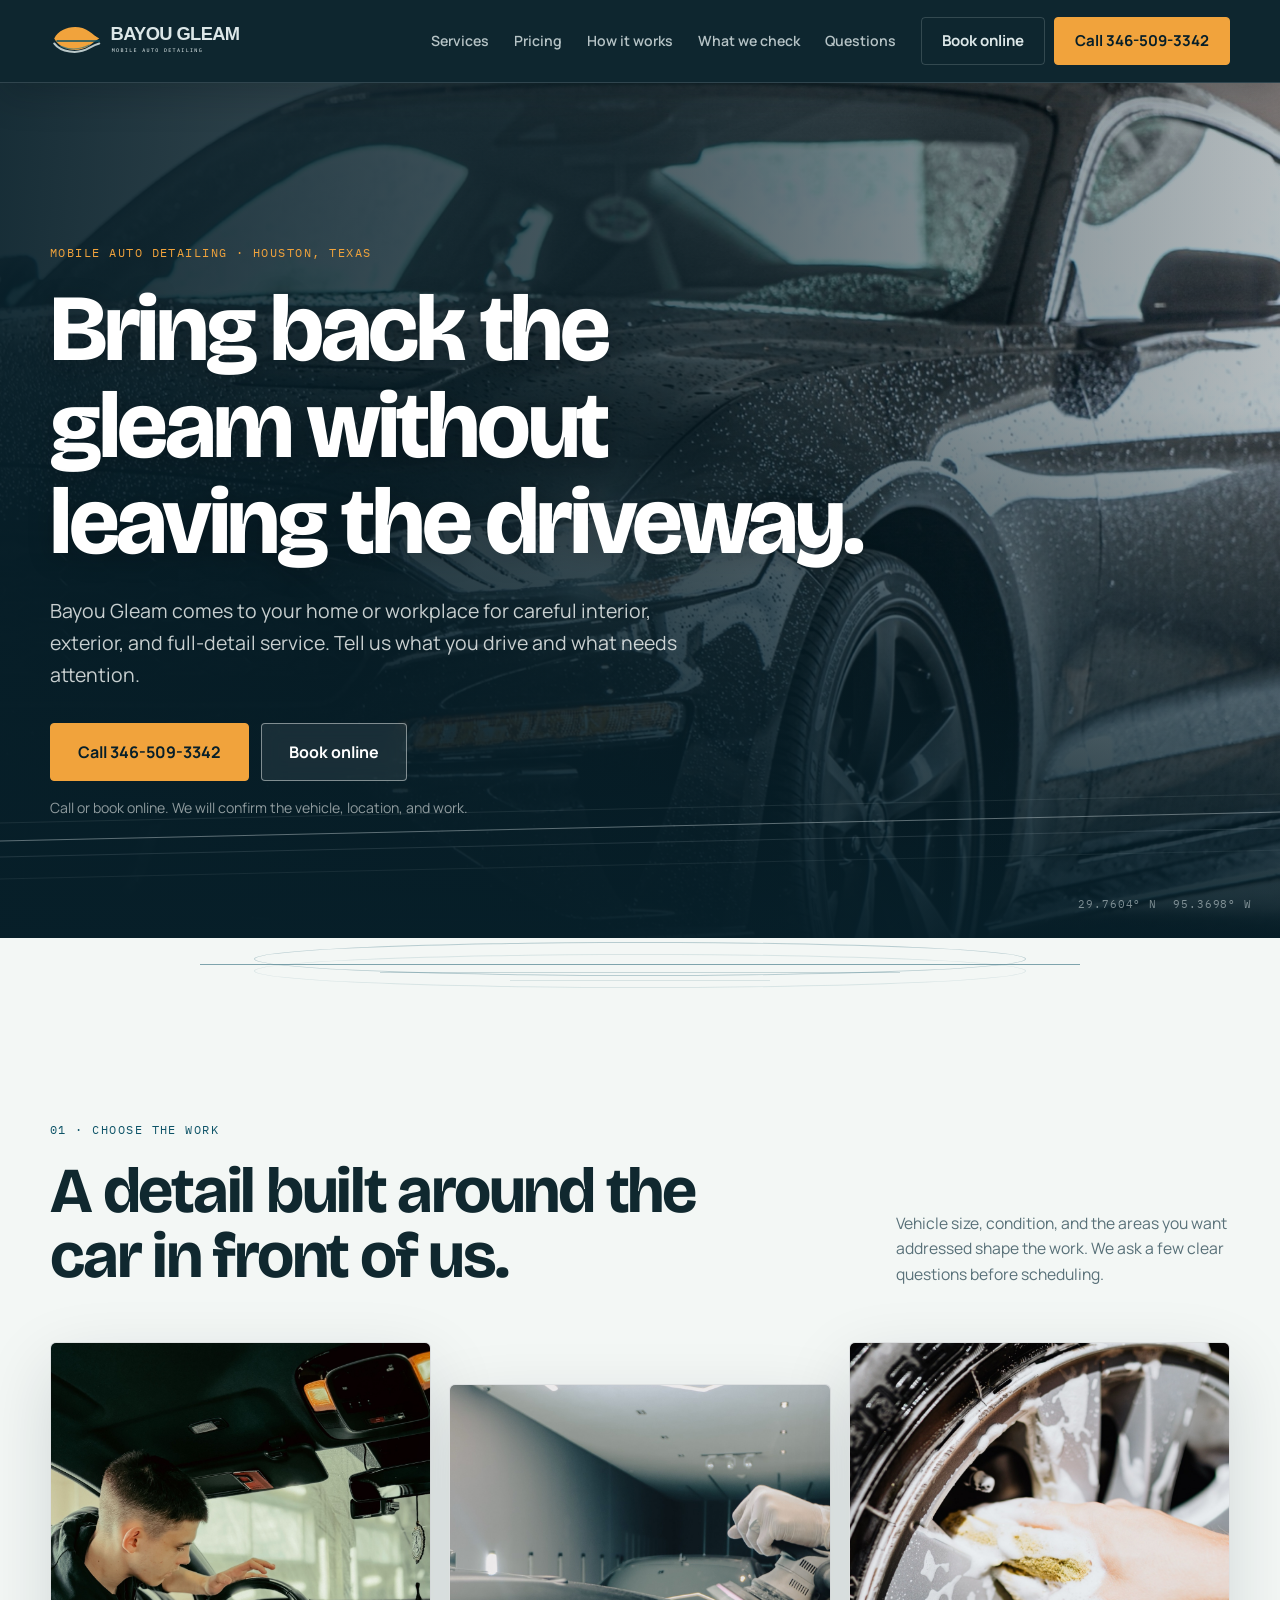
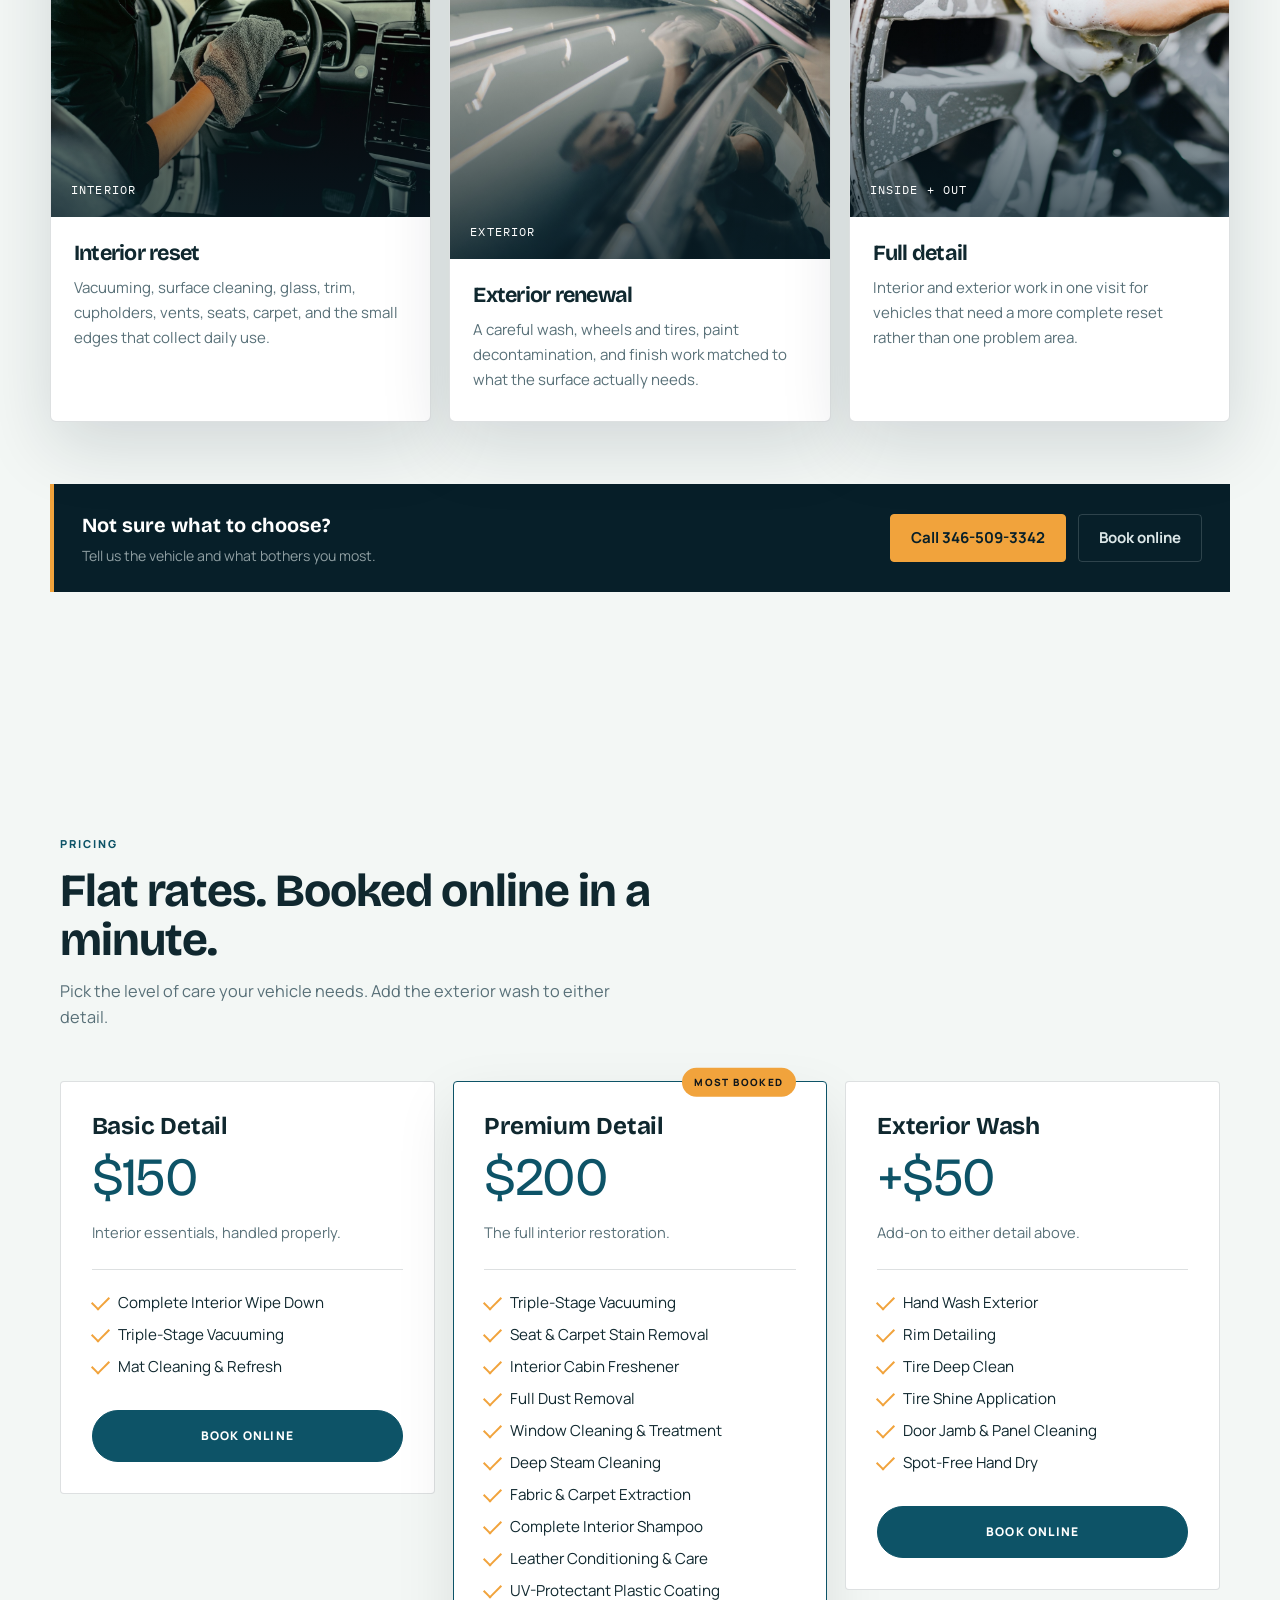
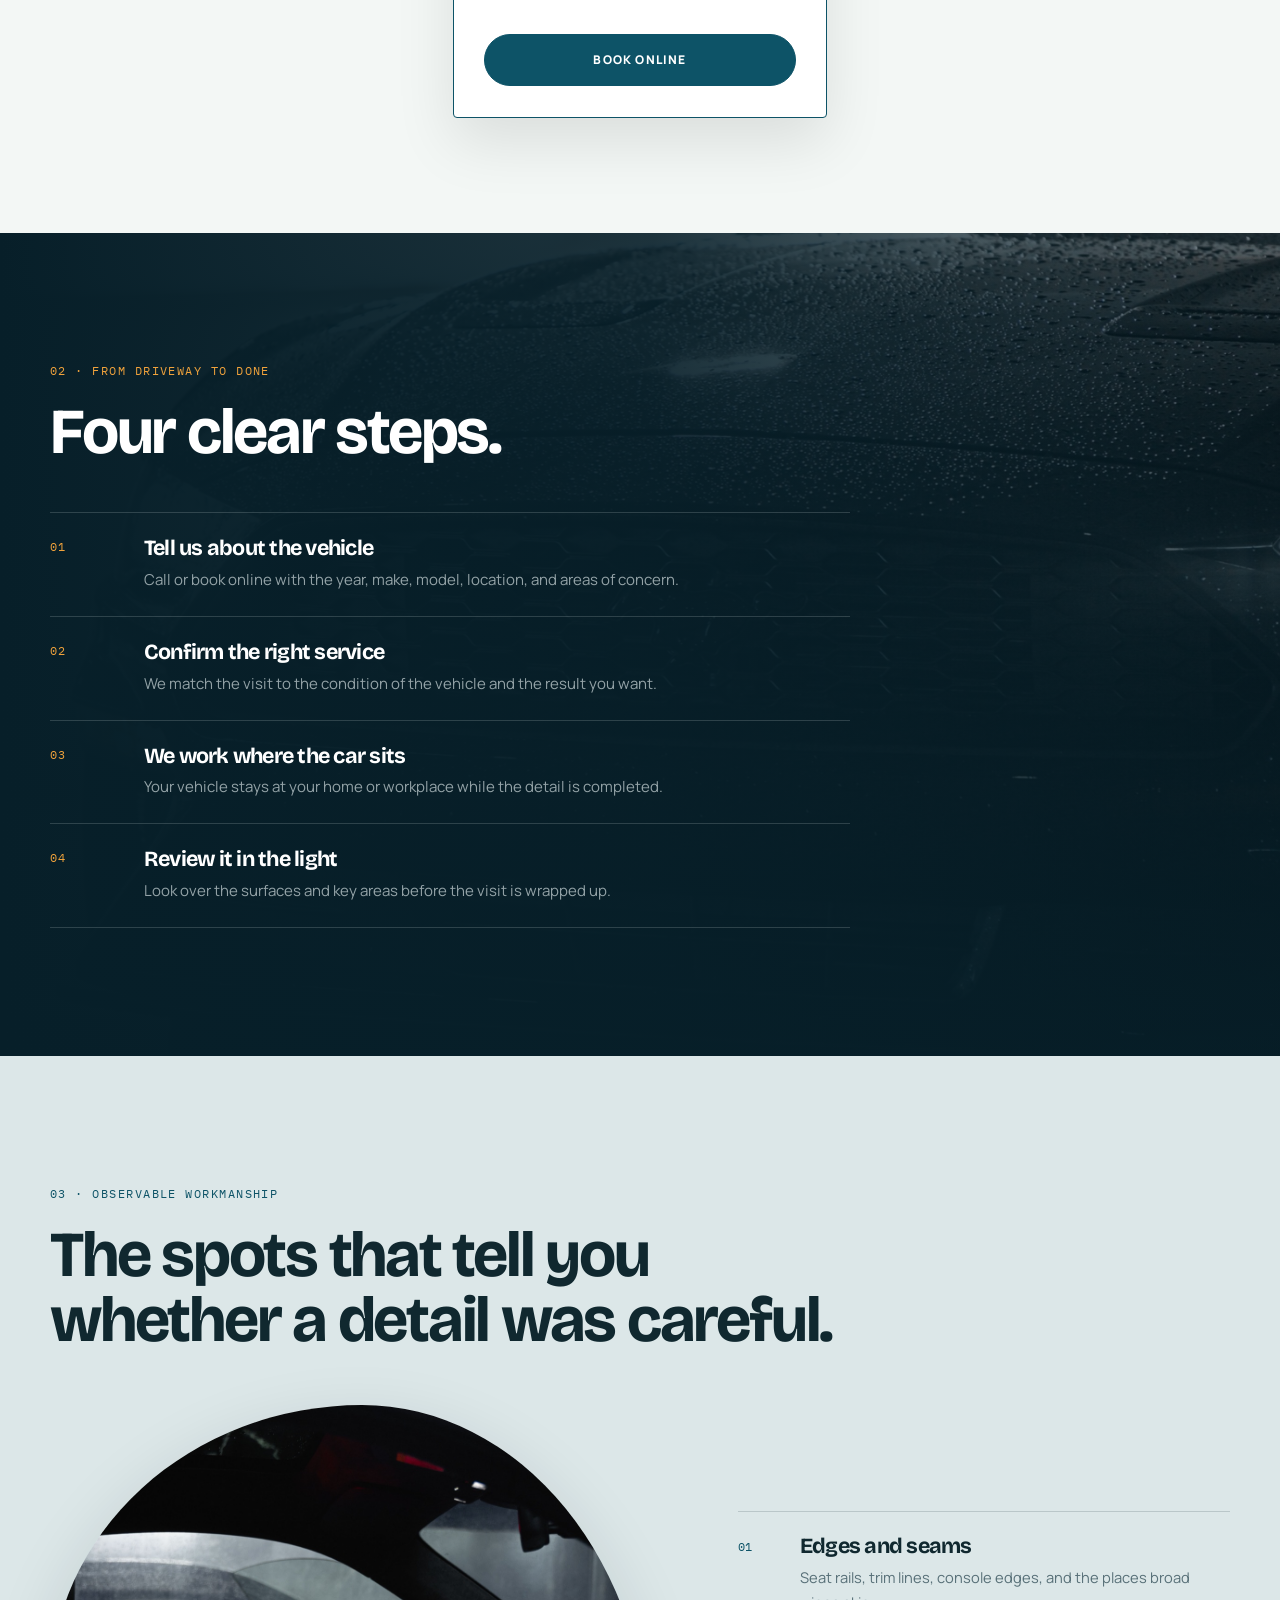
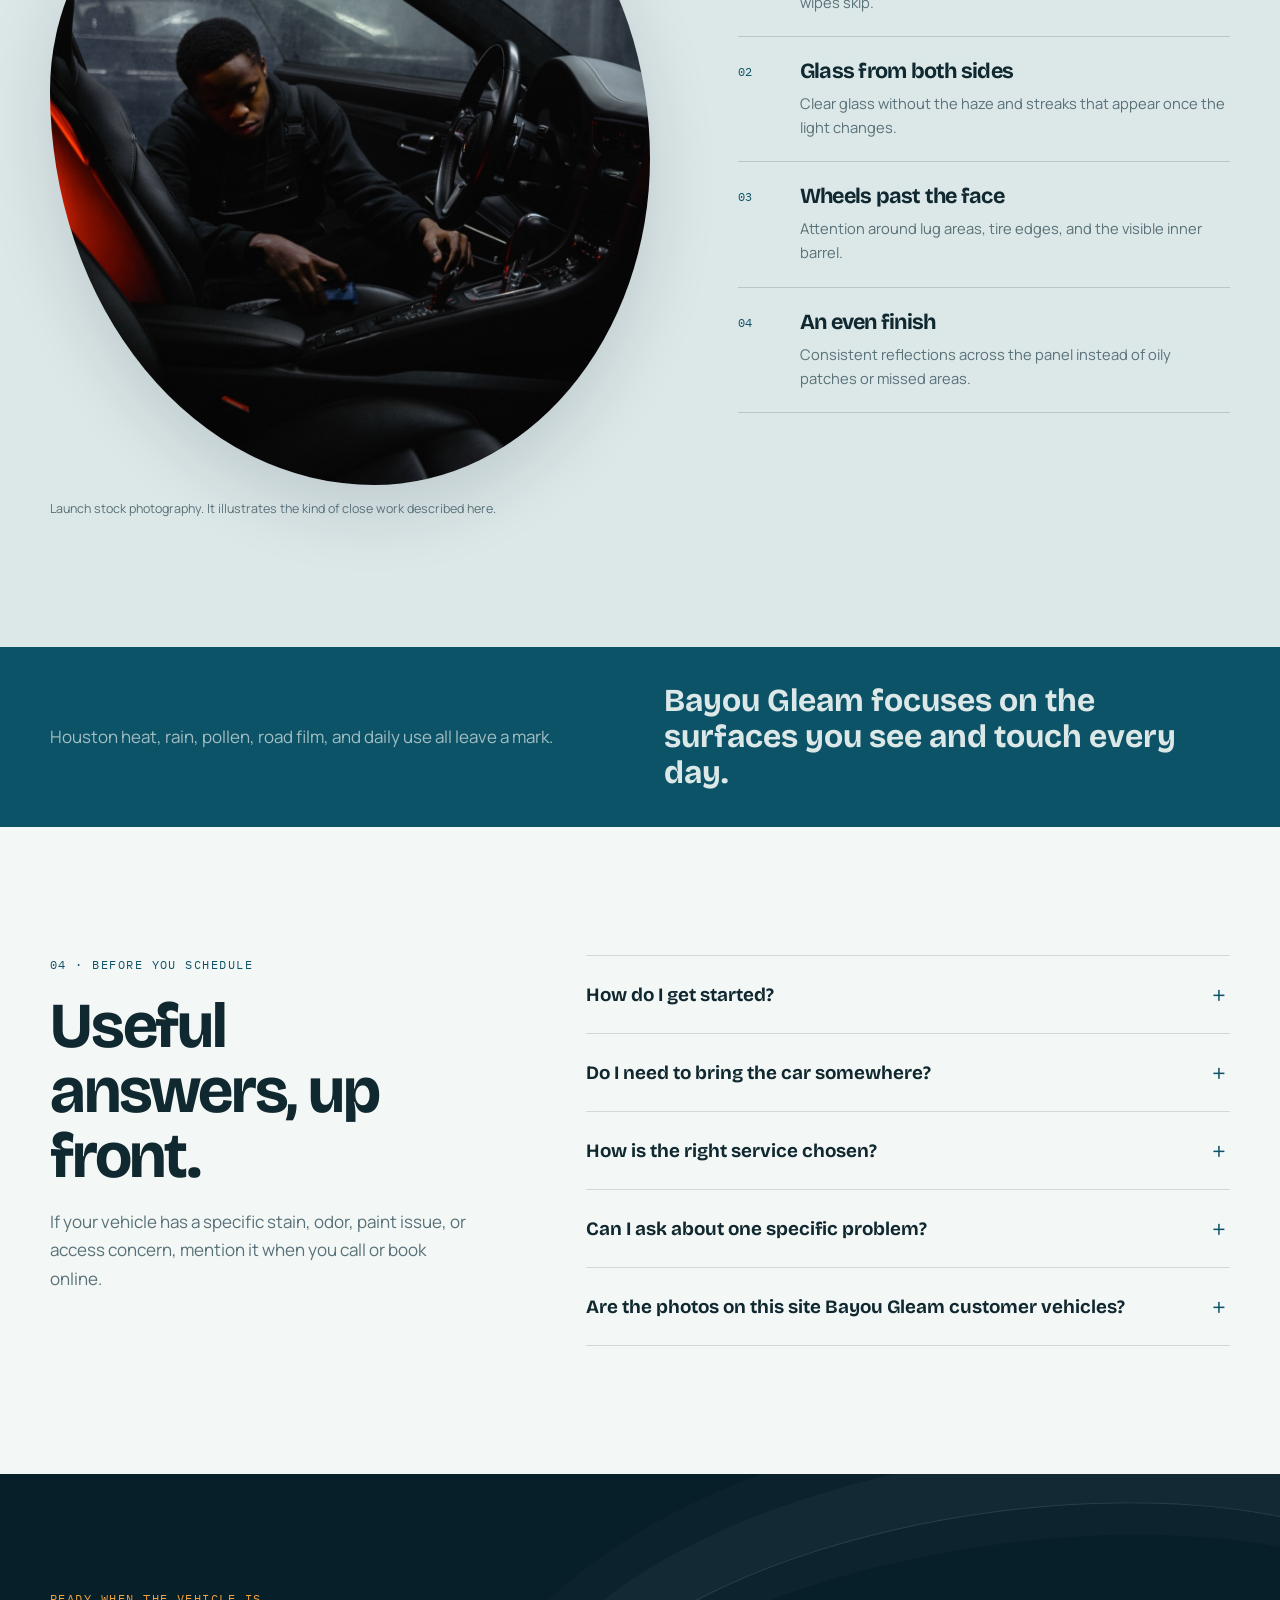
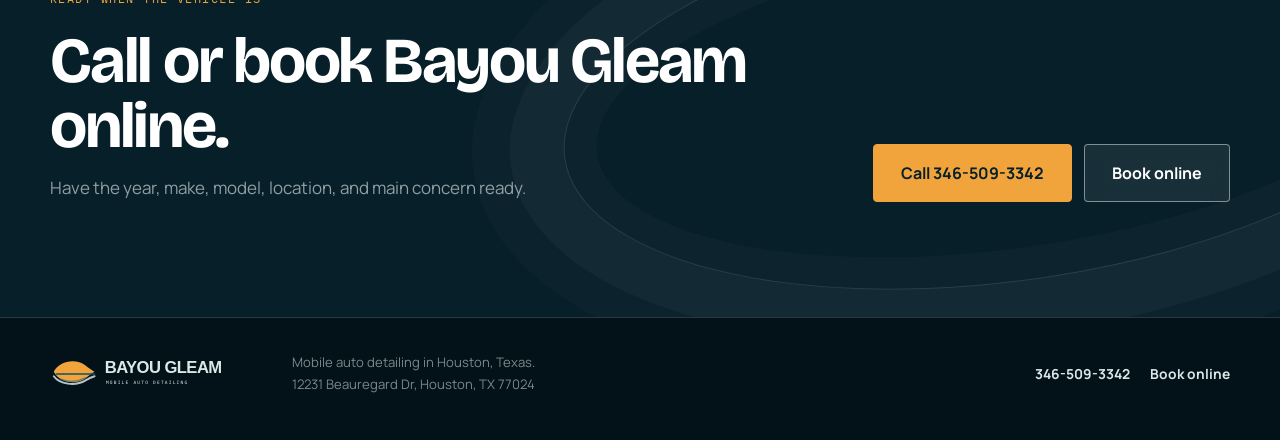
==== commit 2d2d9c15: "fix: publish GMB address" ====
--- a/index.html
+++ b/index.html
@@ -35,6 +35,14 @@
   "name": "Bayou Gleam Mobile Auto Detailing",
   "url": "https://bayougleam.shop/",
   "telephone": "+1-346-509-3342",
+  "address": {
+    "@type": "PostalAddress",
+    "streetAddress": "12231 Beauregard Dr",
+    "addressLocality": "Houston",
+    "addressRegion": "TX",
+    "postalCode": "77024",
+    "addressCountry": "US"
+  },
   "description": "Mobile auto detailing in Houston, Texas, including interior, exterior, and full-detail service.",
   "areaServed": {
     "@type": "City",
@@ -516,7 +524,10 @@
         <a class="footer-brand" href="#top" aria-label="Bayou Gleam, back to top">
           <img src="assets/logo-light.svg" alt="" width="278" height="56" />
         </a>
-        <p>Mobile auto detailing in Houston, Texas.</p>
+        <div>
+          <p>Mobile auto detailing in Houston, Texas.</p>
+          <p>12231 Beauregard Dr, Houston, TX 77024</p>
+        </div>
         <div class="footer-actions">
           <a href="tel:+13465093342">346-509-3342</a>
           <a href="https://cal.com/sumitdatta/auto-detail-service">Book online</a>
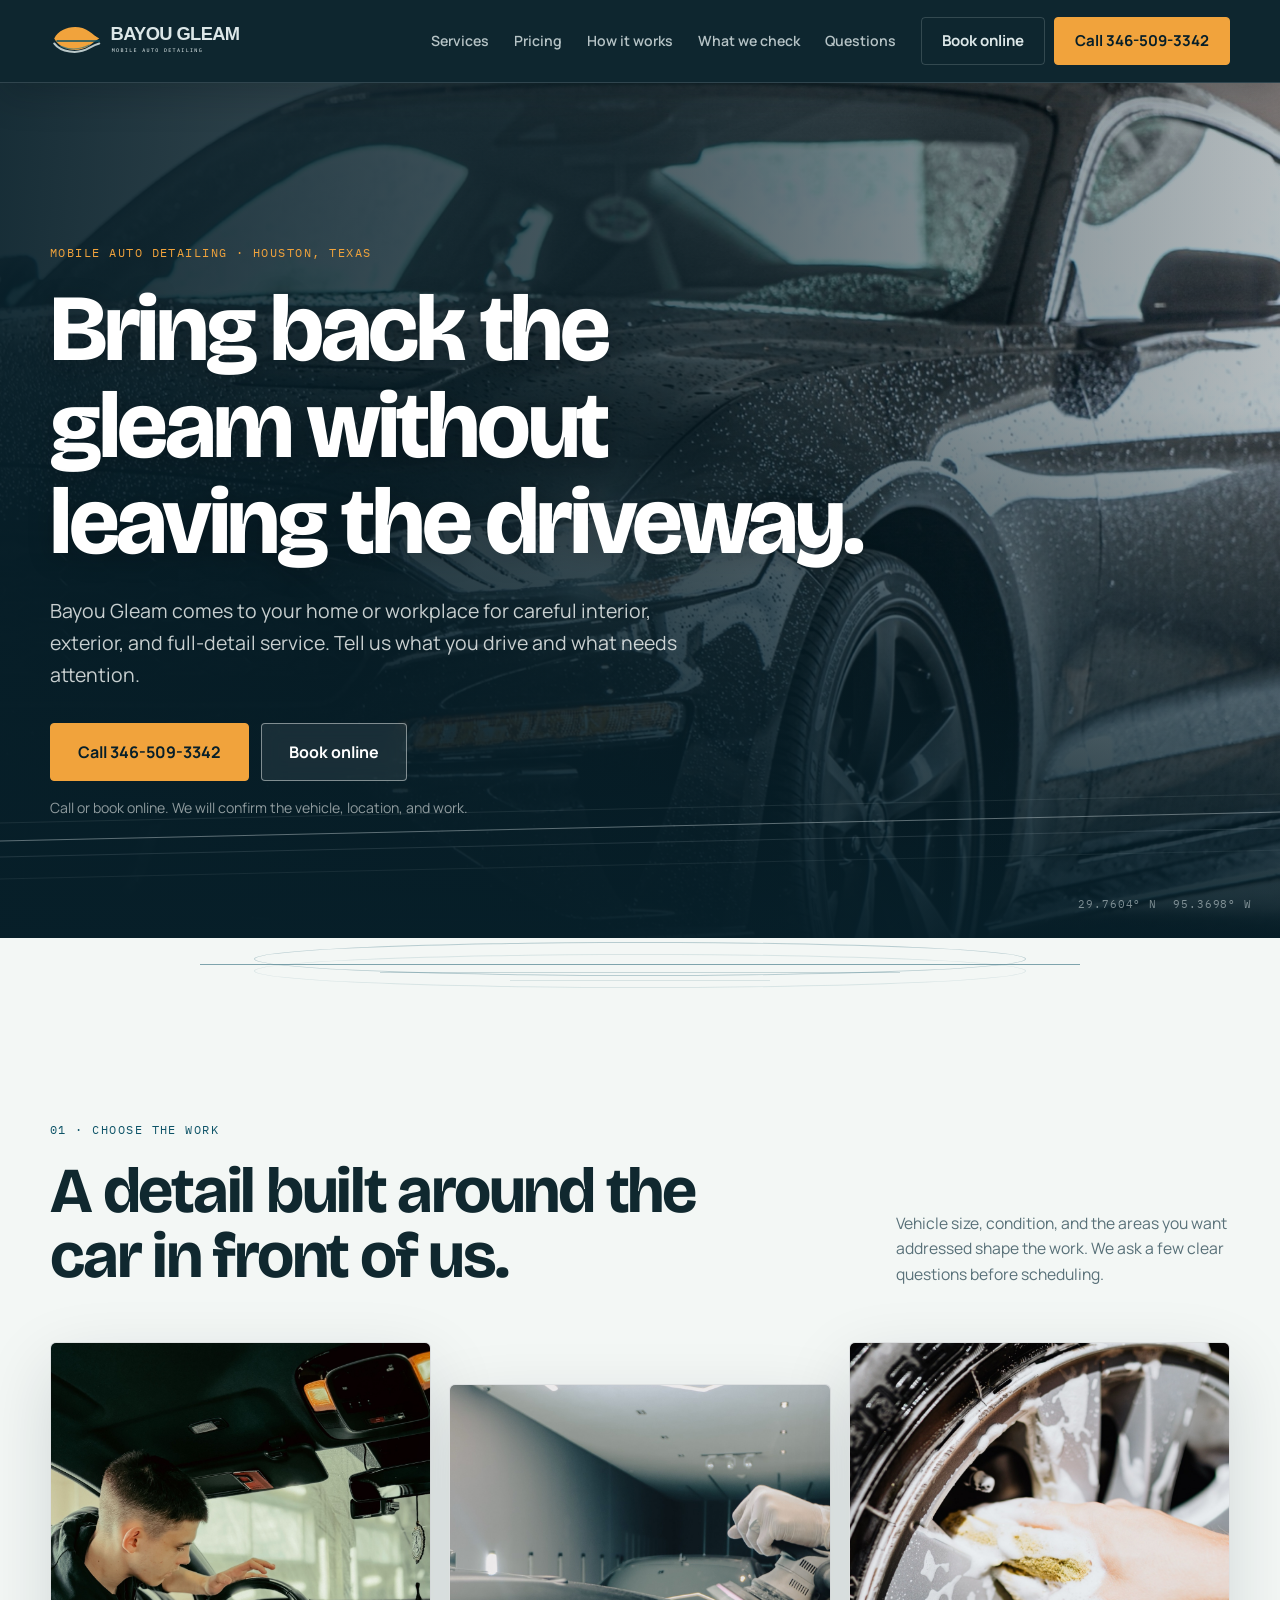
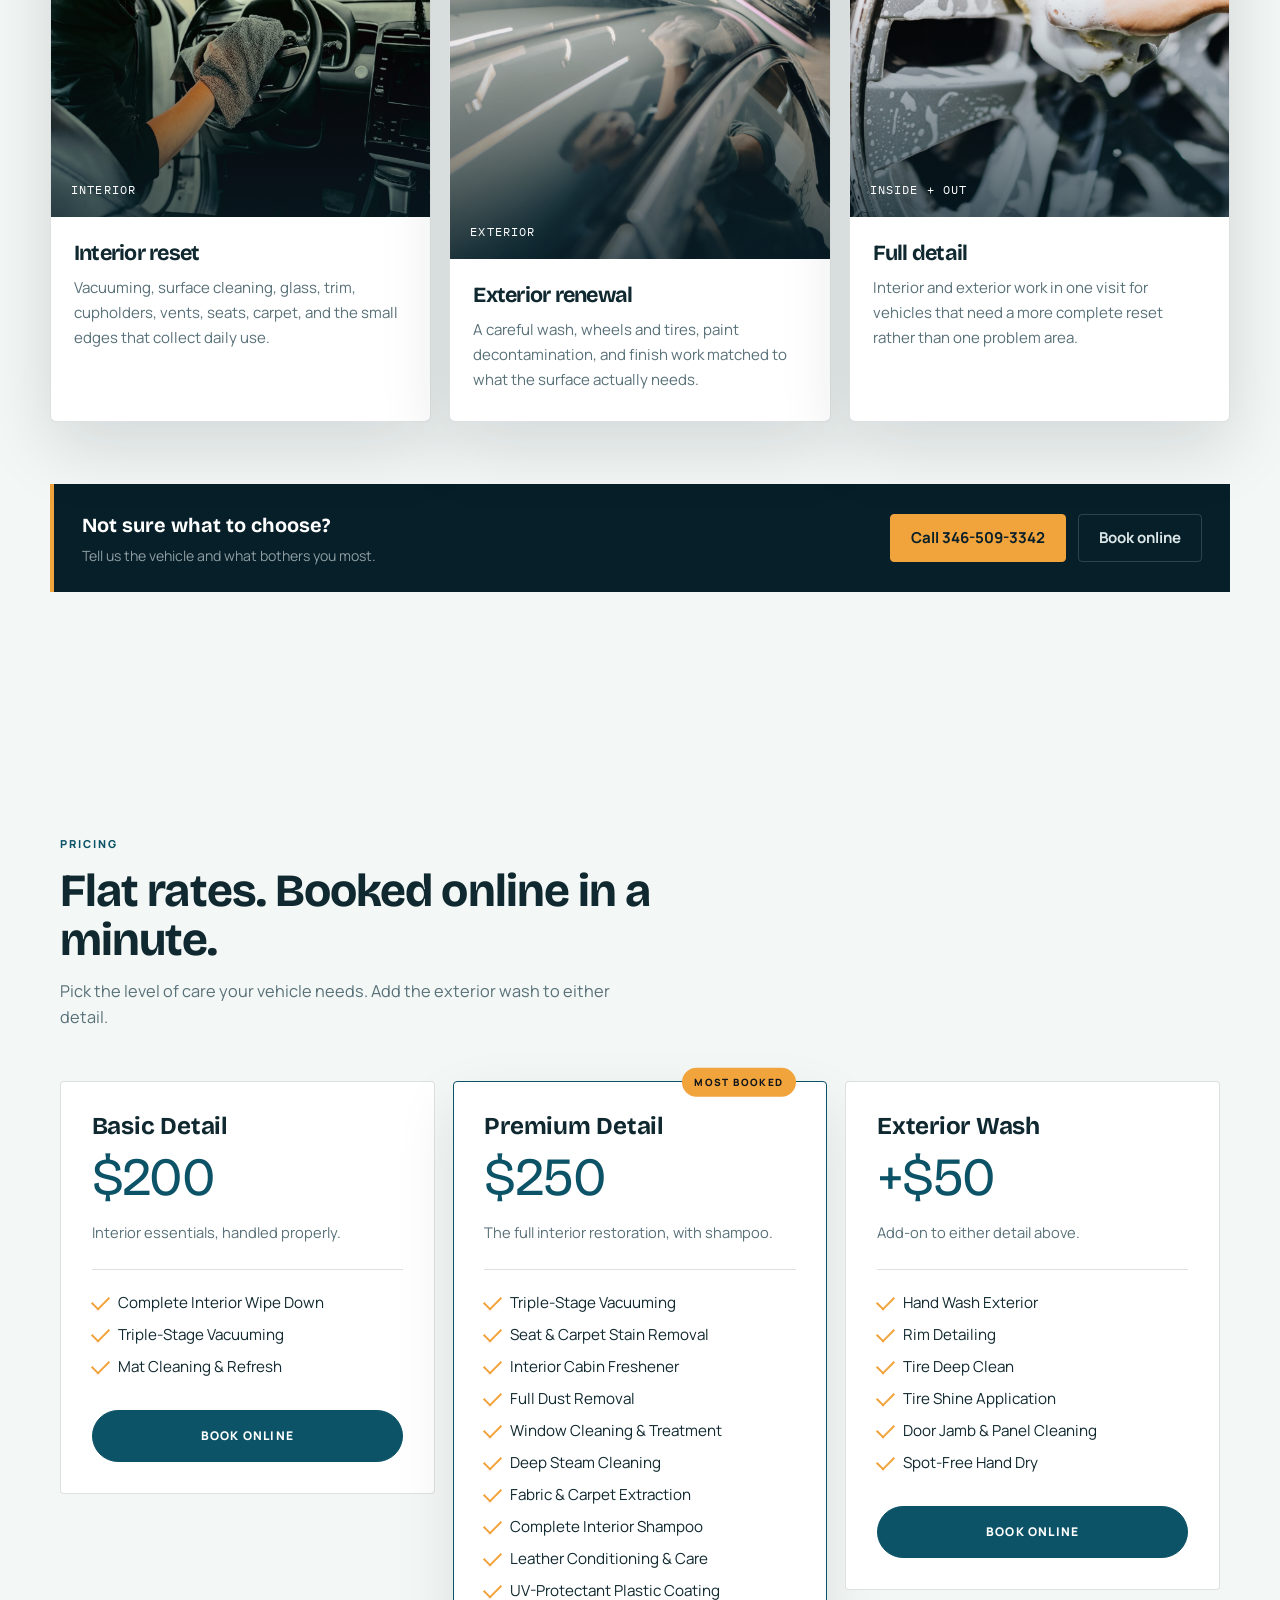
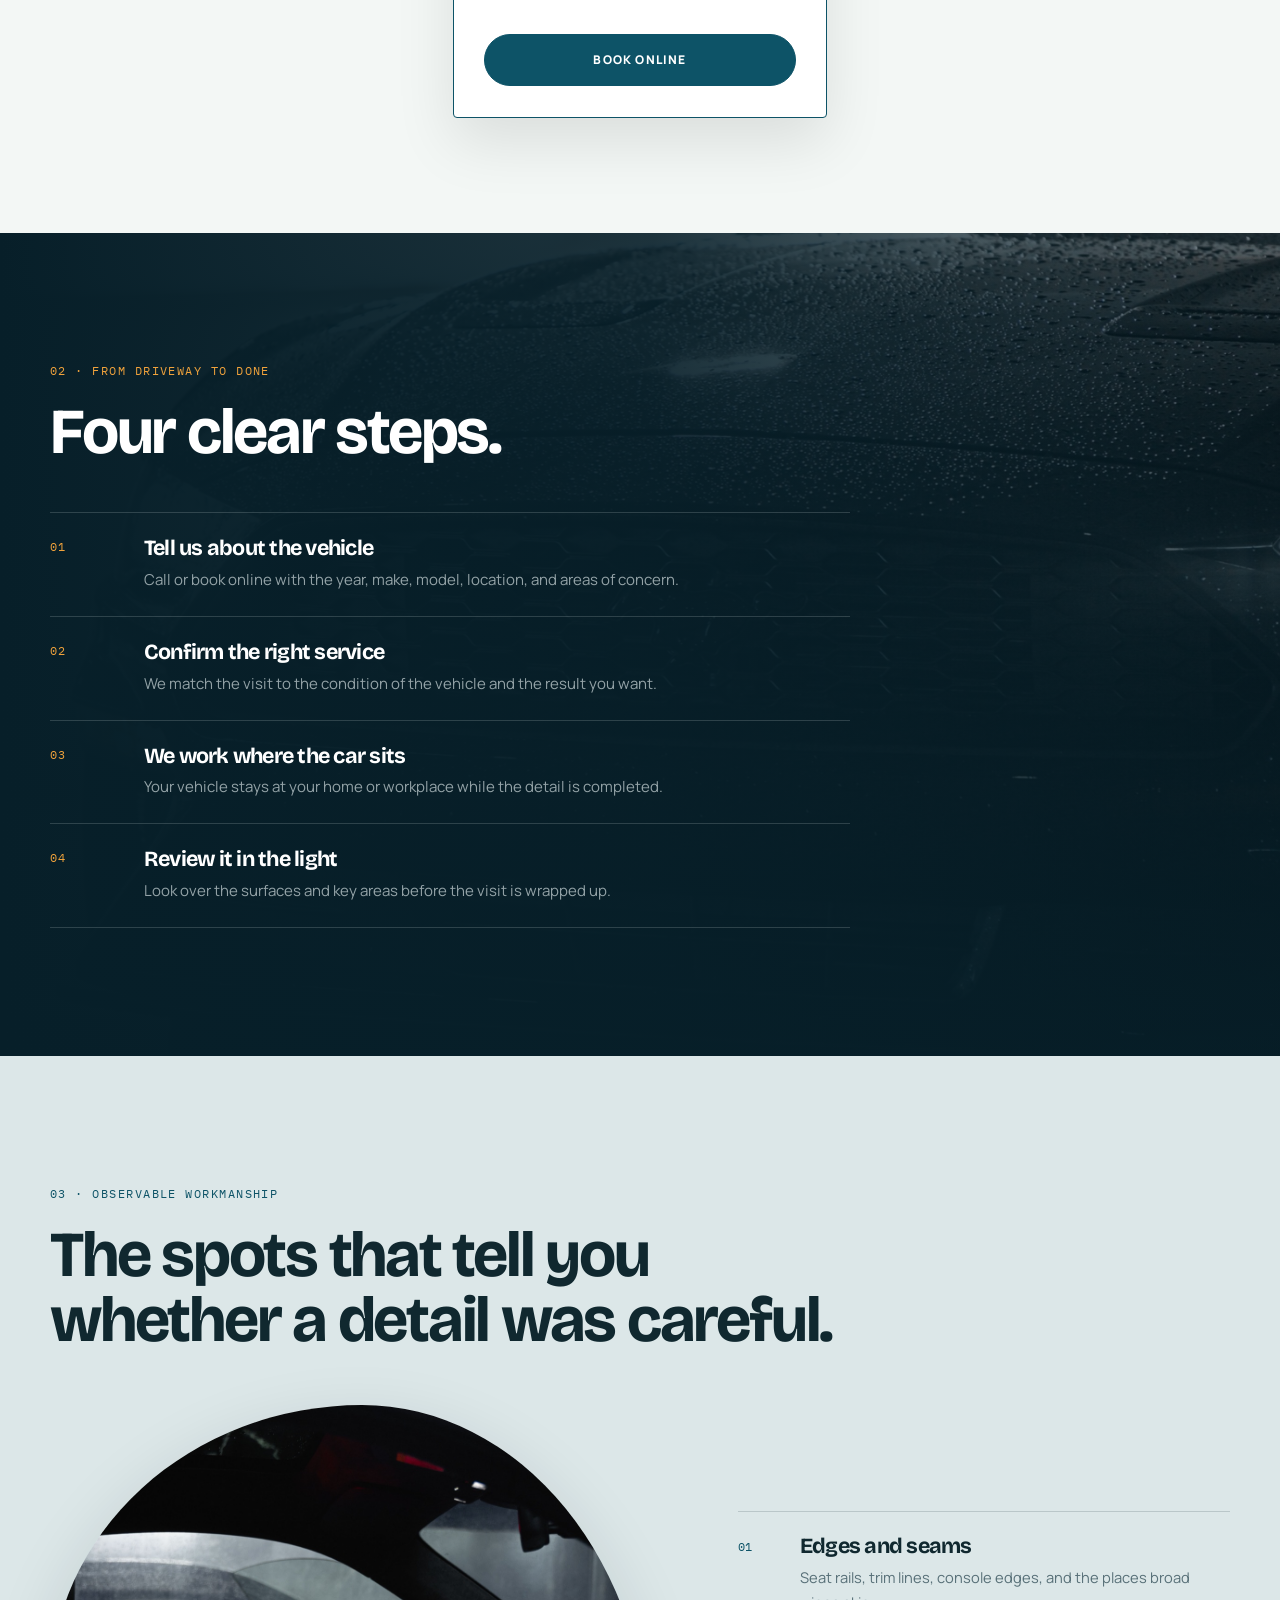
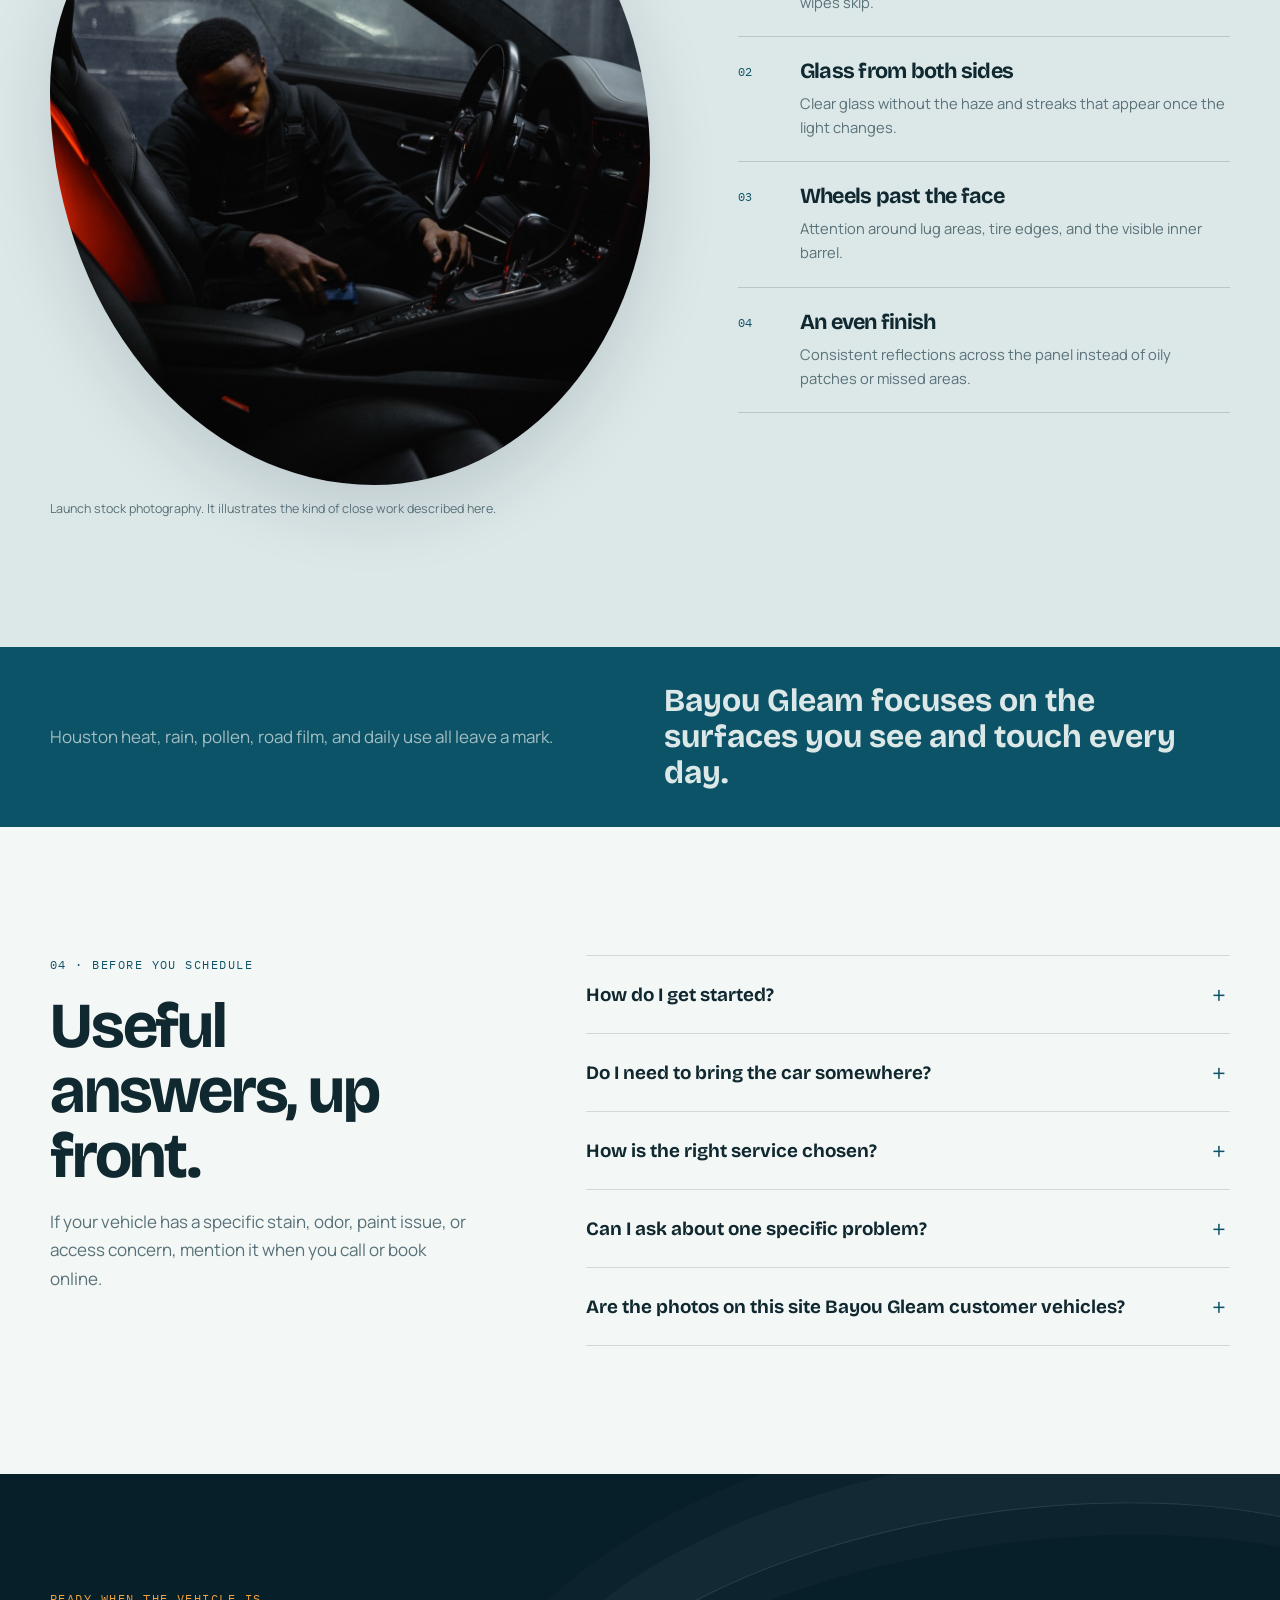
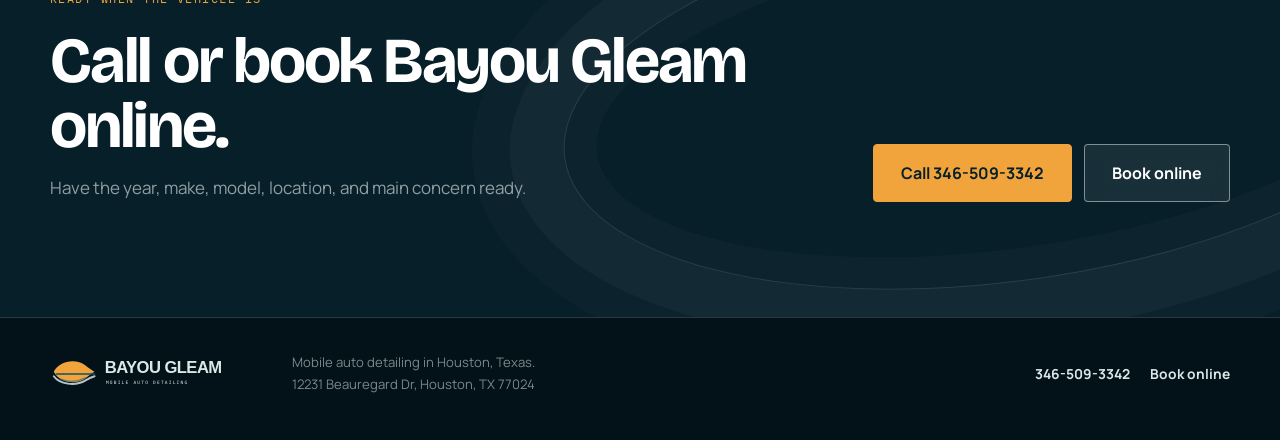
==== commit 29b05283: "feat: raise detailing prices Basic Detail $150 -> $200, Premium Detail $200 -> $250 and noted as inc" ====
--- a/index.html
+++ b/index.html
@@ -64,7 +64,7 @@
       {
         "@type": "Offer",
         "name": "Basic Detail",
-        "price": "150",
+        "price": "200",
         "priceCurrency": "USD",
         "availability": "https://schema.org/InStock",
         "url": "https://bayougleam.shop/#pricing",
@@ -77,7 +77,7 @@
       {
         "@type": "Offer",
         "name": "Premium Detail",
-        "price": "200",
+        "price": "250",
         "priceCurrency": "USD",
         "availability": "https://schema.org/InStock",
         "url": "https://bayougleam.shop/#pricing",
@@ -287,7 +287,7 @@
           <div class="rate-grid">
             <article class="rate-card">
               <h3>Basic Detail</h3>
-              <p class="rate-figure">$150</p>
+              <p class="rate-figure">$200</p>
               <p class="rate-note">Interior essentials, handled properly.</p>
               <ul class="rate-list">
                 <li>Complete Interior Wipe Down</li>
@@ -299,8 +299,8 @@
             <article class="rate-card rate-card-featured">
               <span class="rate-badge">Most booked</span>
               <h3>Premium Detail</h3>
-              <p class="rate-figure">$200</p>
-              <p class="rate-note">The full interior restoration.</p>
+              <p class="rate-figure">$250</p>
+              <p class="rate-note">The full interior restoration, with shampoo.</p>
               <ul class="rate-list">
                 <li>Triple-Stage Vacuuming</li>
                 <li>Seat &amp; Carpet Stain Removal</li>
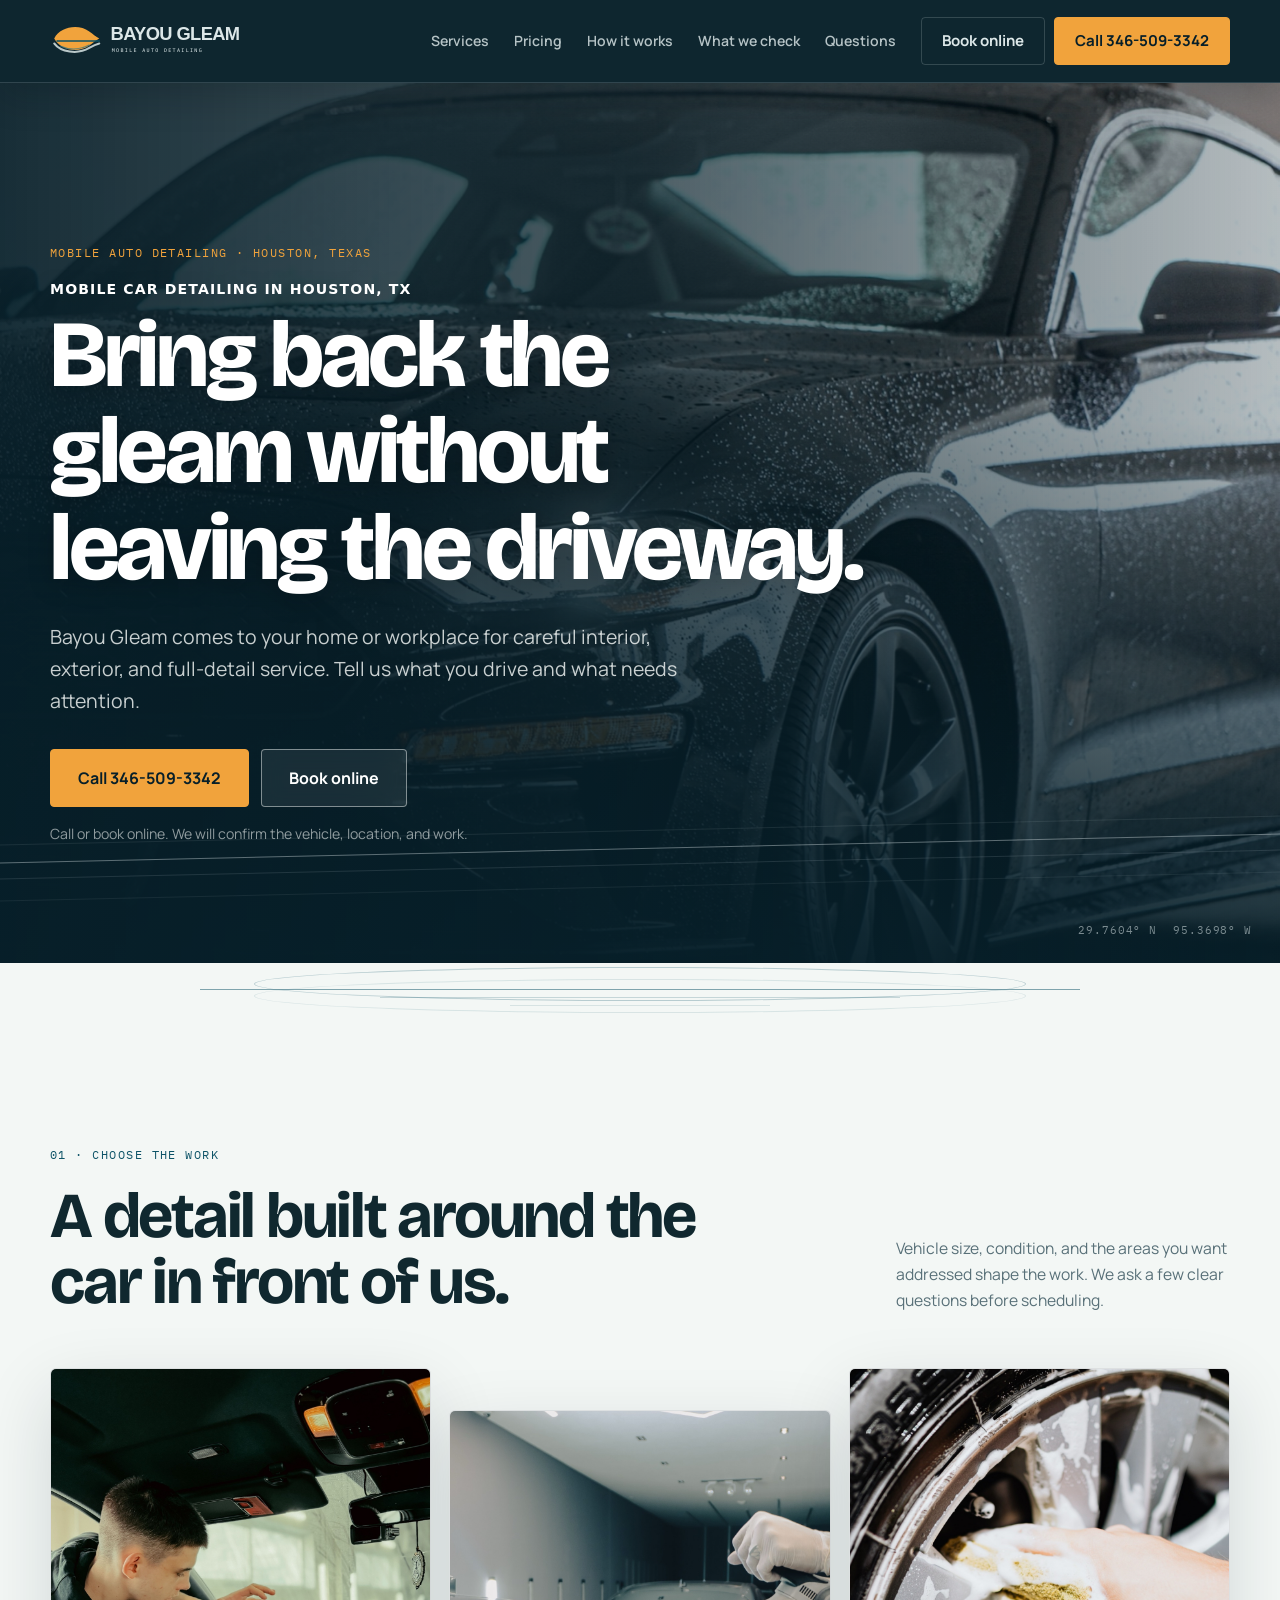
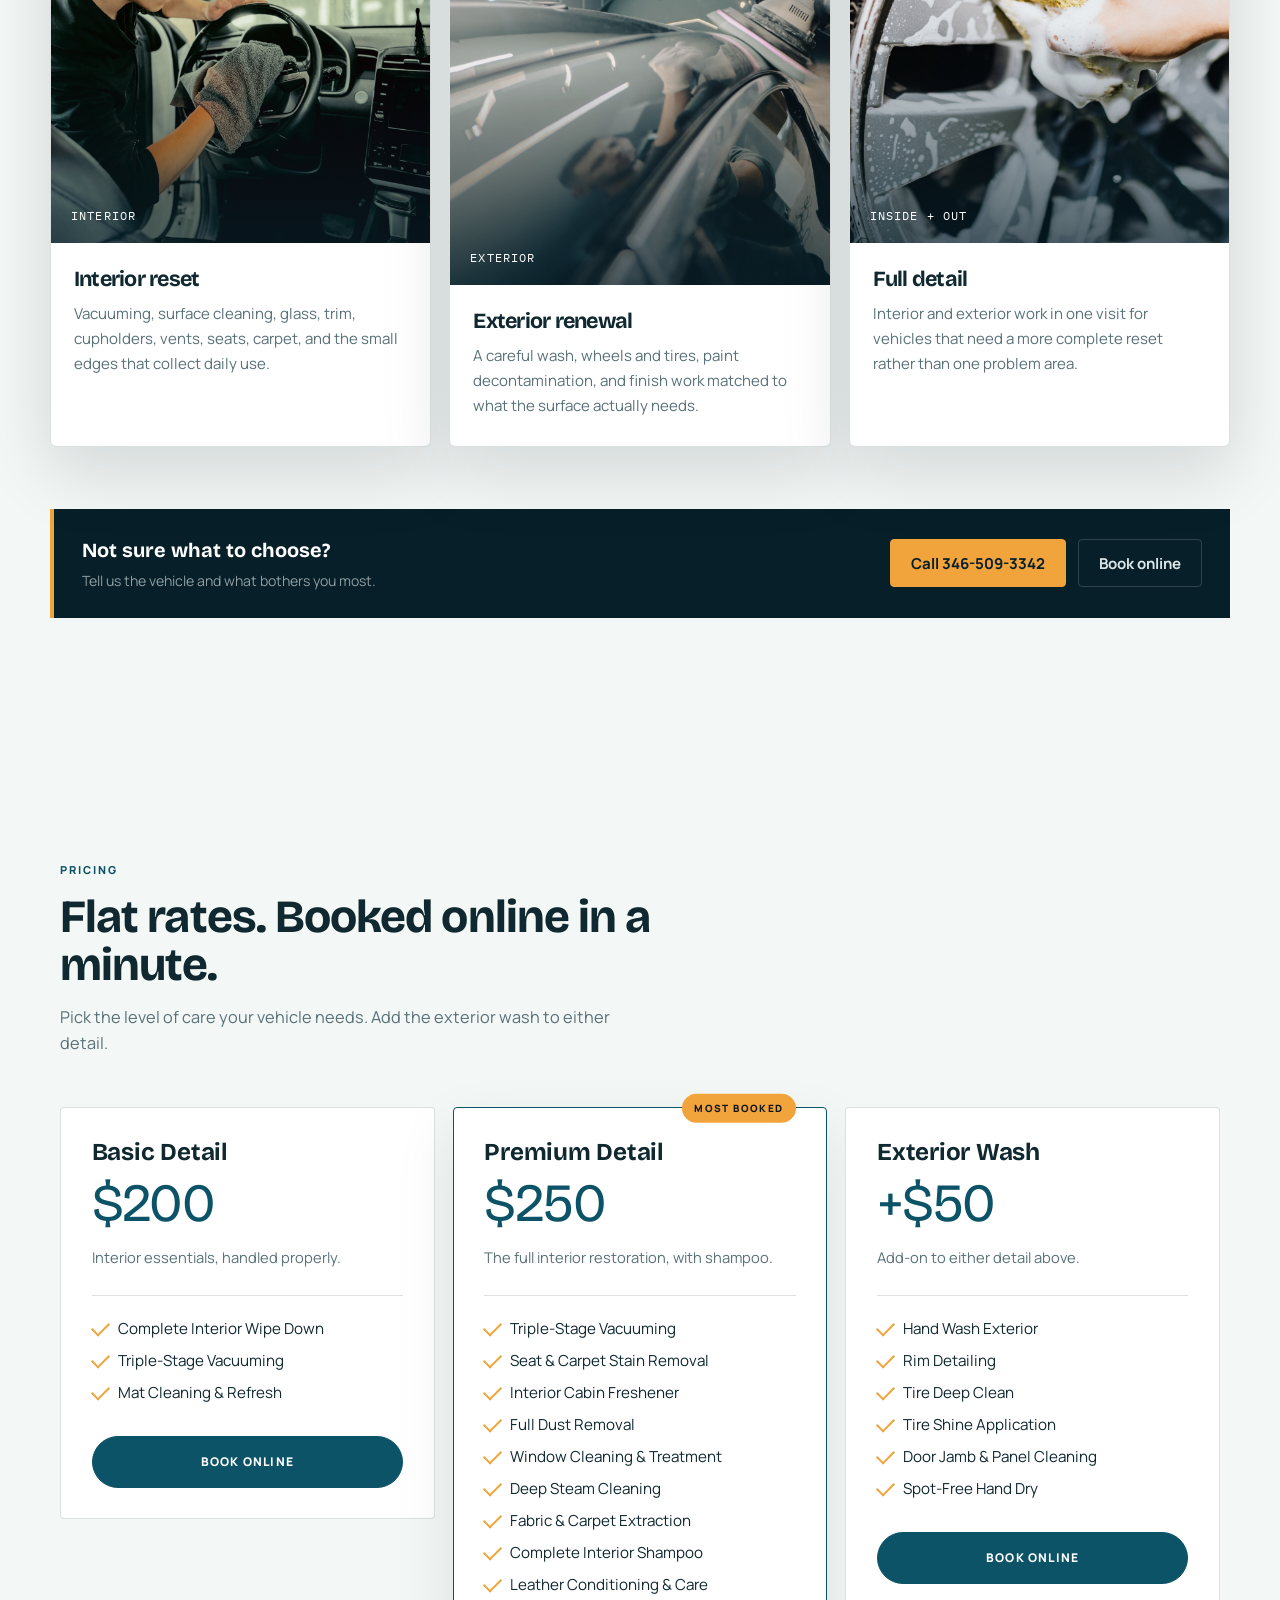
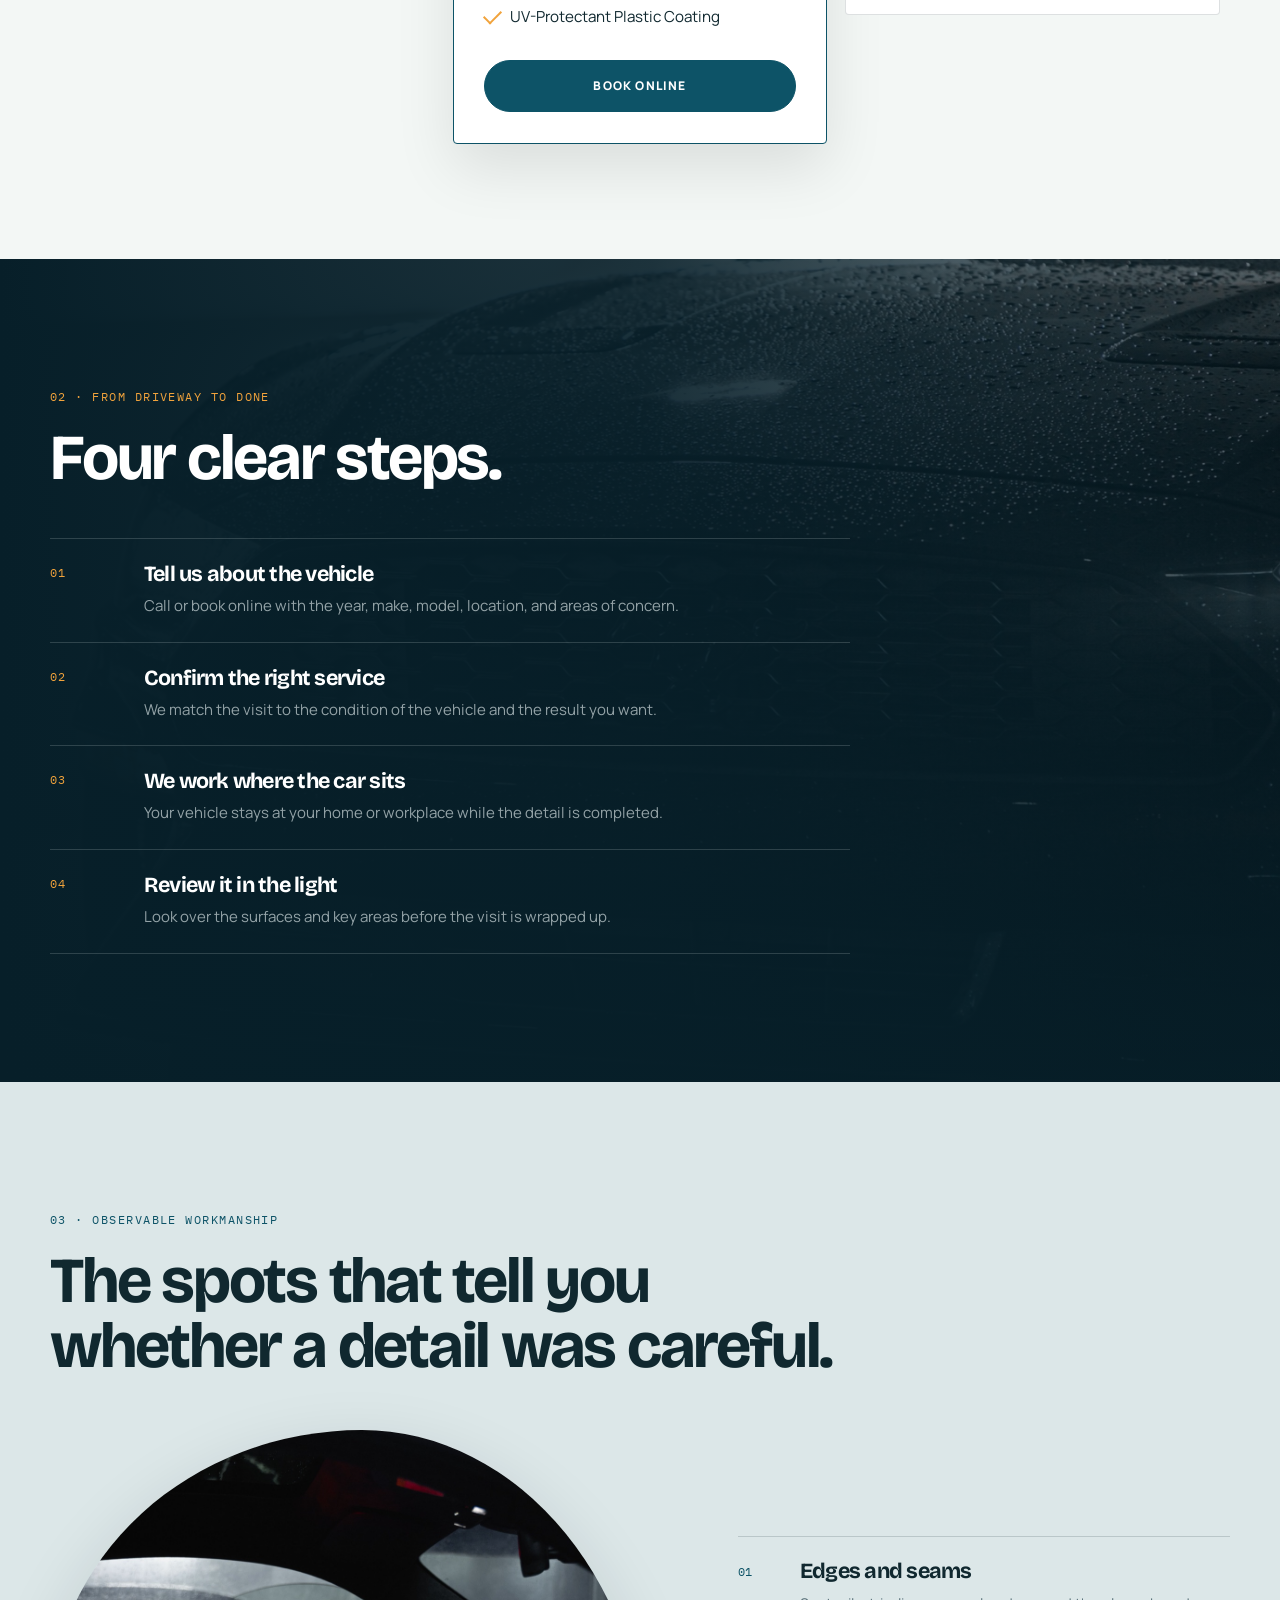
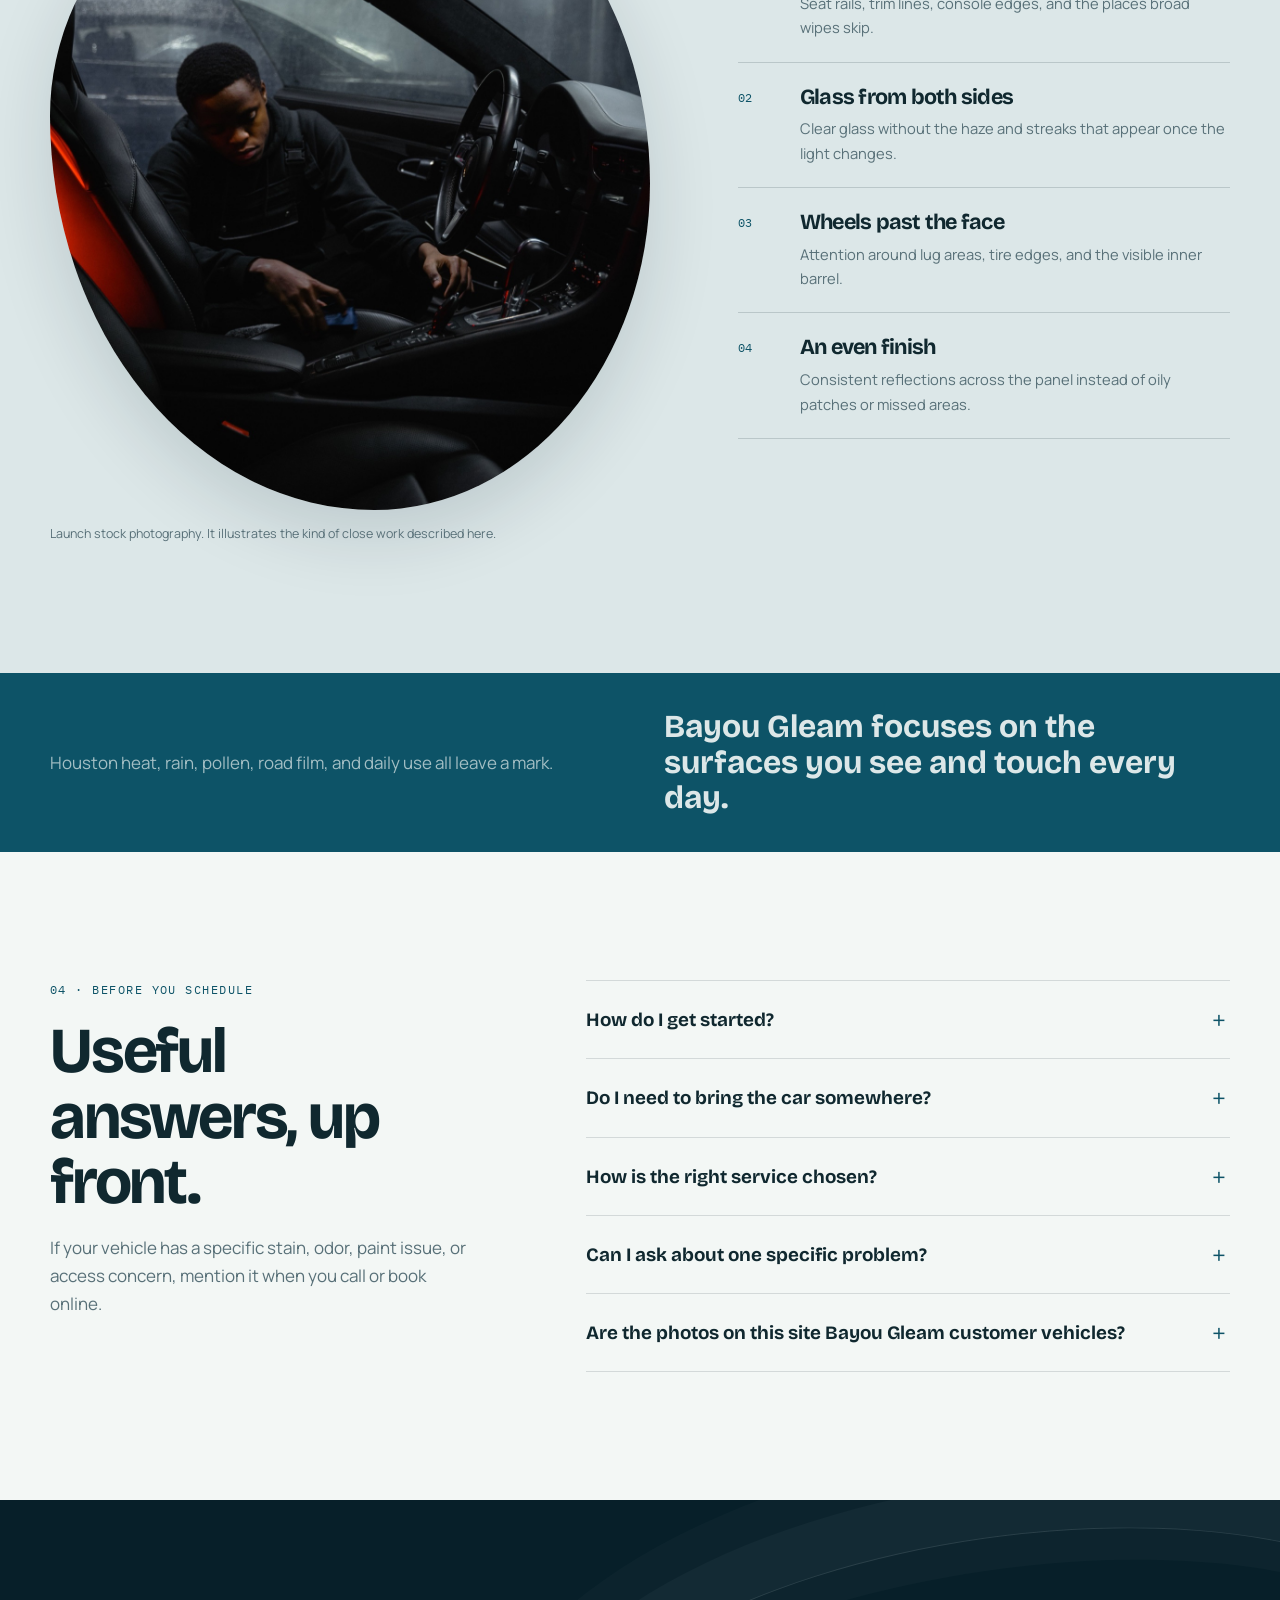
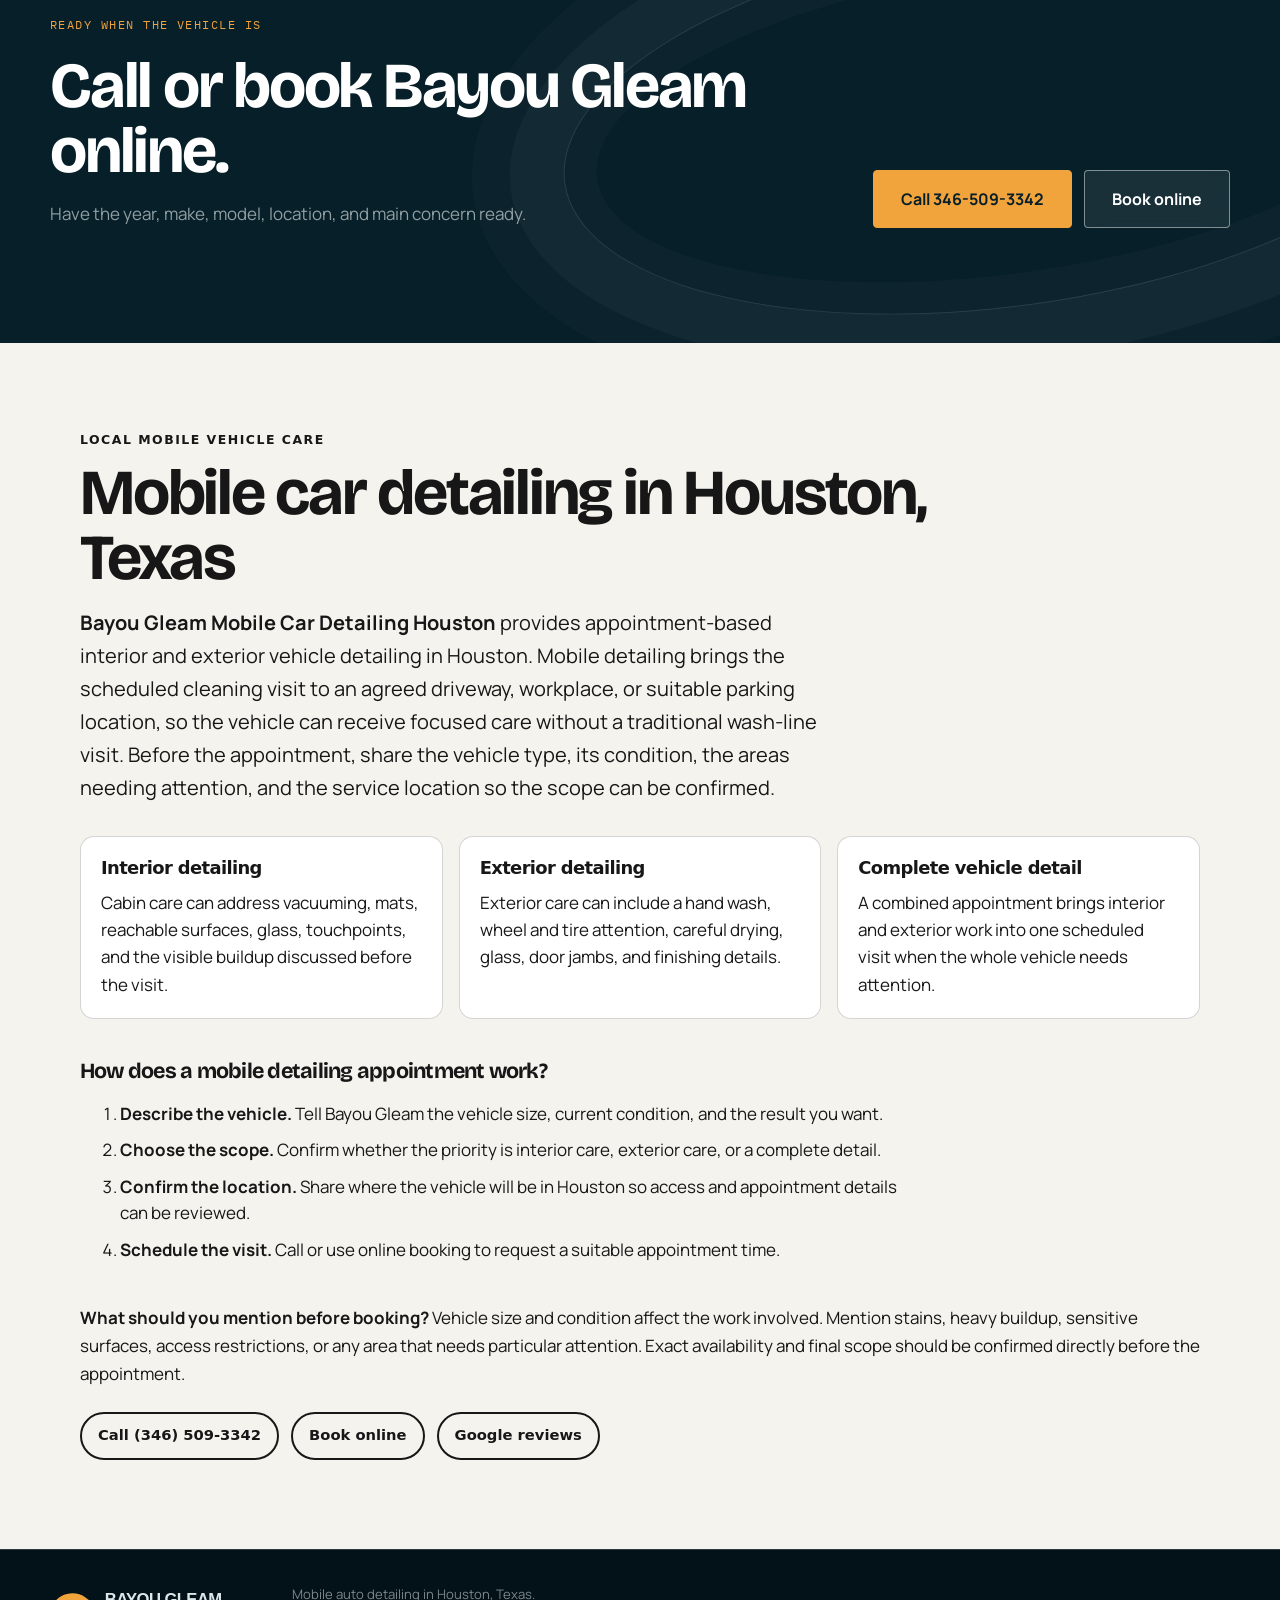
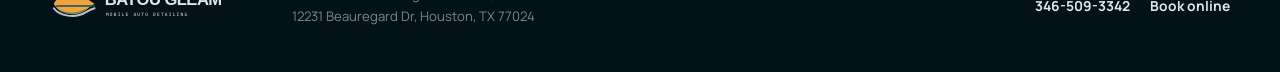
==== commit 9f095a1e: "Improve local SEO and AI search visibility" ====
--- a/index.html
+++ b/index.html
@@ -3,13 +3,8 @@
   <head>
     <meta charset="UTF-8" />
     <meta name="viewport" content="width=device-width, initial-scale=1" />
-    <title>Bayou Gleam Mobile Auto Detailing | Houston, Texas</title>
-    <meta
-      name="description"
-      content="Bayou Gleam provides mobile auto detailing in Houston, Texas. Call 346-509-3342 or book online for interior, exterior, and full-detail service."
-    />
+    <title>Mobile Car Detailing in Houston, TX | Bayou Gleam</title>
     <meta name="theme-color" content="#071f29" />
-    <meta name="robots" content="index,follow" />
     <link rel="canonical" href="https://bayougleam.shop/" />
     <link rel="icon" href="assets/favicon.svg" type="image/svg+xml" />
     <link rel="preconnect" href="https://fonts.googleapis.com" />
@@ -20,21 +15,13 @@
     />
     <link rel="stylesheet" href="styles.css" />
     <script>document.documentElement.classList.add("js");</script>
-    <meta property="og:type" content="website" />
-    <meta property="og:title" content="Bayou Gleam Mobile Auto Detailing" />
-    <meta
-      property="og:description"
-      content="Mobile auto detailing for Houston drivers. Call or book online."
-    />
-    <meta property="og:url" content="https://bayougleam.shop/" />
-    <meta property="og:image" content="https://bayougleam.shop/assets/hero-wet-black-car.jpg" />
     <script type="application/ld+json">
 {
   "@context": "https://schema.org",
   "@type": "AutoWash",
-  "name": "Bayou Gleam Mobile Auto Detailing",
+  "name": "Bayou Gleam Mobile Car Detailing Houston",
   "url": "https://bayougleam.shop/",
-  "telephone": "+1-346-509-3342",
+  "telephone": "+1 346-509-3342",
   "address": {
     "@type": "PostalAddress",
     "streetAddress": "12231 Beauregard Dr",
@@ -101,10 +88,94 @@
         }
       }
     ]
+  },
+  "priceRange": "$200-$250",
+  "@id": "https://bayougleam.shop/#business",
+  "geo": {
+    "@type": "GeoCoordinates",
+    "latitude": 29.765985655678,
+    "longitude": -95.542816651251
+  },
+  "sameAs": [
+    "https://g.page/r/CanDEZOemDqSEBM/review"
+  ],
+  "contactPoint": {
+    "@type": "ContactPoint",
+    "telephone": "+1 346-509-3342",
+    "contactType": "customer service",
+    "areaServed": "US-TX",
+    "availableLanguage": "English"
   }
 }
     </script>
-  </head>
+<!-- SEO-GEO:START -->
+  <meta name="description" content="Mobile car detailing in Houston, TX from Bayou Gleam, with interior cleaning, exterior hand washing, and complete details. Call or book online.">
+  <meta name="robots" content="index, follow, max-image-preview:large, max-snippet:-1, max-video-preview:-1">
+  <meta property="og:locale" content="en_US">
+  <meta property="og:type" content="website">
+  <meta property="og:site_name" content="Bayou Gleam">
+  <meta property="og:title" content="Mobile Car Detailing in Houston, TX | Bayou Gleam">
+  <meta property="og:description" content="Mobile car detailing in Houston, TX from Bayou Gleam, with interior cleaning, exterior hand washing, and complete details. Call or book online.">
+  <meta property="og:url" content="https://bayougleam.shop/">
+  <meta property="og:image" content="https://bayougleam.shop/assets/hero-wet-black-car.jpg">
+  <meta name="twitter:image" content="https://bayougleam.shop/assets/hero-wet-black-car.jpg">
+  <meta name="twitter:card" content="summary_large_image">
+  <meta name="twitter:title" content="Mobile Car Detailing in Houston, TX | Bayou Gleam">
+  <meta name="twitter:description" content="Mobile car detailing in Houston, TX from Bayou Gleam, with interior cleaning, exterior hand washing, and complete details. Call or book online.">
+  <style id="seo-geo-styles">
+    .seo-local-intent { display:block; margin:0 0 .55rem; font:700 clamp(.78rem,1.1vw,.95rem)/1.2 system-ui,sans-serif; letter-spacing:.08em; text-transform:uppercase; }
+    .seo-geo-section { background:#f5f3ed; color:#171717; padding:clamp(3.5rem,7vw,6.5rem) clamp(1.25rem,5vw,5rem); }
+    .seo-geo-inner { width:min(1120px,100%); margin:0 auto; }
+    .seo-geo-kicker { margin:0 0 .75rem; font:700 .78rem/1.2 system-ui,sans-serif; letter-spacing:.12em; text-transform:uppercase; }
+    .seo-geo-section h2 { max-width:22ch; margin:0 0 1rem; color:inherit; font-size:clamp(2rem,5vw,4rem); line-height:1.02; }
+    .seo-geo-answer { max-width:760px; margin:0 0 2rem; font-size:clamp(1.05rem,2vw,1.25rem); line-height:1.65; }
+    .seo-geo-grid { display:grid; grid-template-columns:repeat(3,minmax(0,1fr)); gap:1rem; margin:2rem 0; }
+    .seo-geo-card { border:1px solid rgba(23,23,23,.18); border-radius:14px; padding:1.25rem; background:#fff; }
+    .seo-geo-card h3 { margin:0 0 .6rem; color:inherit; font:700 1.12rem/1.25 system-ui,sans-serif; }
+    .seo-geo-card p { margin:0; line-height:1.6; }
+    .seo-geo-steps { max-width:820px; margin:2.5rem 0; }
+    .seo-geo-steps li { margin:.65rem 0; line-height:1.55; }
+    .seo-geo-actions { display:flex; flex-wrap:wrap; gap:.75rem; margin-top:1.5rem; }
+    .seo-geo-action { display:inline-flex; align-items:center; min-height:48px; padding:.75rem 1rem; border:2px solid currentColor; border-radius:999px; color:inherit; font:700 .92rem/1 system-ui,sans-serif; text-decoration:none; }
+    @media (max-width:760px) { .seo-geo-grid { grid-template-columns:1fr; } }
+  </style>
+<!-- SEO-GEO:END -->
+  <script id="seo-geo-entity-schema" type="application/ld+json">
+{
+  "@context": "https://schema.org",
+  "@graph": [
+    {
+      "@type": "WebSite",
+      "@id": "https://bayougleam.shop/#website",
+      "url": "https://bayougleam.shop/",
+      "name": "Bayou Gleam Mobile Car Detailing Houston",
+      "inLanguage": "en-US",
+      "publisher": {
+        "@id": "https://bayougleam.shop/#business"
+      }
+    },
+    {
+      "@type": "Service",
+      "@id": "https://bayougleam.shop/#mobile-car-detailing",
+      "name": "Mobile Car Detailing in Houston, Texas",
+      "serviceType": "Mobile car detailing",
+      "provider": {
+        "@id": "https://bayougleam.shop/#business"
+      },
+      "areaServed": {
+        "@type": "City",
+        "name": "Houston",
+        "containedInPlace": {
+          "@type": "State",
+          "name": "Texas"
+        }
+      },
+      "url": "https://bayougleam.shop/#services"
+    }
+  ]
+}
+  </script>
+</head>
   <body>
     <a class="skip-link" href="#main">Skip to content</a>
 
@@ -157,7 +228,7 @@
 
         <div class="hero-content shell">
           <p class="eyebrow">Mobile auto detailing · Houston, Texas</p>
-          <h1>Bring back the gleam without leaving the driveway.</h1>
+          <h1><span class="seo-local-intent" data-seo-local-intent>Mobile Car Detailing in Houston, TX</span>Bring back the gleam without leaving the driveway.</h1>
           <p class="hero-lead">
             Bayou Gleam comes to your home or workplace for careful interior, exterior,
             and full-detail service. Tell us what you drive and what needs attention.
@@ -517,7 +588,48 @@
           </div>
         </div>
       </section>
-    </main>
+    <!-- SEO-GEO-LOCAL:START -->
+    <section class="seo-geo-section" id="local-detailing" aria-labelledby="local-detailing-title">
+      <div class="seo-geo-inner">
+        <p class="seo-geo-kicker">Local mobile vehicle care</p>
+        <h2 id="local-detailing-title">Mobile car detailing in Houston, Texas</h2>
+        <p class="seo-geo-answer"><strong>Bayou Gleam Mobile Car Detailing Houston</strong> provides appointment-based interior and exterior vehicle detailing in Houston. Mobile detailing brings the scheduled cleaning visit to an agreed driveway, workplace, or suitable parking location, so the vehicle can receive focused care without a traditional wash-line visit. Before the appointment, share the vehicle type, its condition, the areas needing attention, and the service location so the scope can be confirmed.</p>
+
+        <div class="seo-geo-grid" aria-label="Available detailing options">
+          <article class="seo-geo-card">
+            <h3>Interior detailing</h3>
+            <p>Cabin care can address vacuuming, mats, reachable surfaces, glass, touchpoints, and the visible buildup discussed before the visit.</p>
+          </article>
+          <article class="seo-geo-card">
+            <h3>Exterior detailing</h3>
+            <p>Exterior care can include a hand wash, wheel and tire attention, careful drying, glass, door jambs, and finishing details.</p>
+          </article>
+          <article class="seo-geo-card">
+            <h3>Complete vehicle detail</h3>
+            <p>A combined appointment brings interior and exterior work into one scheduled visit when the whole vehicle needs attention.</p>
+          </article>
+        </div>
+
+        <div class="seo-geo-steps">
+          <h3>How does a mobile detailing appointment work?</h3>
+          <ol>
+            <li><strong>Describe the vehicle.</strong> Tell Bayou Gleam the vehicle size, current condition, and the result you want.</li>
+            <li><strong>Choose the scope.</strong> Confirm whether the priority is interior care, exterior care, or a complete detail.</li>
+            <li><strong>Confirm the location.</strong> Share where the vehicle will be in Houston so access and appointment details can be reviewed.</li>
+            <li><strong>Schedule the visit.</strong> Call or use online booking to request a suitable appointment time.</li>
+          </ol>
+        </div>
+
+        <p><strong>What should you mention before booking?</strong> Vehicle size and condition affect the work involved. Mention stains, heavy buildup, sensitive surfaces, access restrictions, or any area that needs particular attention. Exact availability and final scope should be confirmed directly before the appointment.</p>
+        <div class="seo-geo-actions">
+          <a class="seo-geo-action" href="tel:+13465093342">Call (346) 509-3342</a>
+          <a class="seo-geo-action" href="https://cal.com/sumitdatta/auto-detail-service" target="_blank" rel="noopener">Book online</a>
+          <a class="seo-geo-action" href="https://g.page/r/CanDEZOemDqSEBM/review" target="_blank" rel="noopener">Google reviews</a>
+        </div>
+      </div>
+    </section>
+<!-- SEO-GEO-LOCAL:END -->
+  </main>
 
     <footer class="site-footer">
       <div class="shell footer-inner">
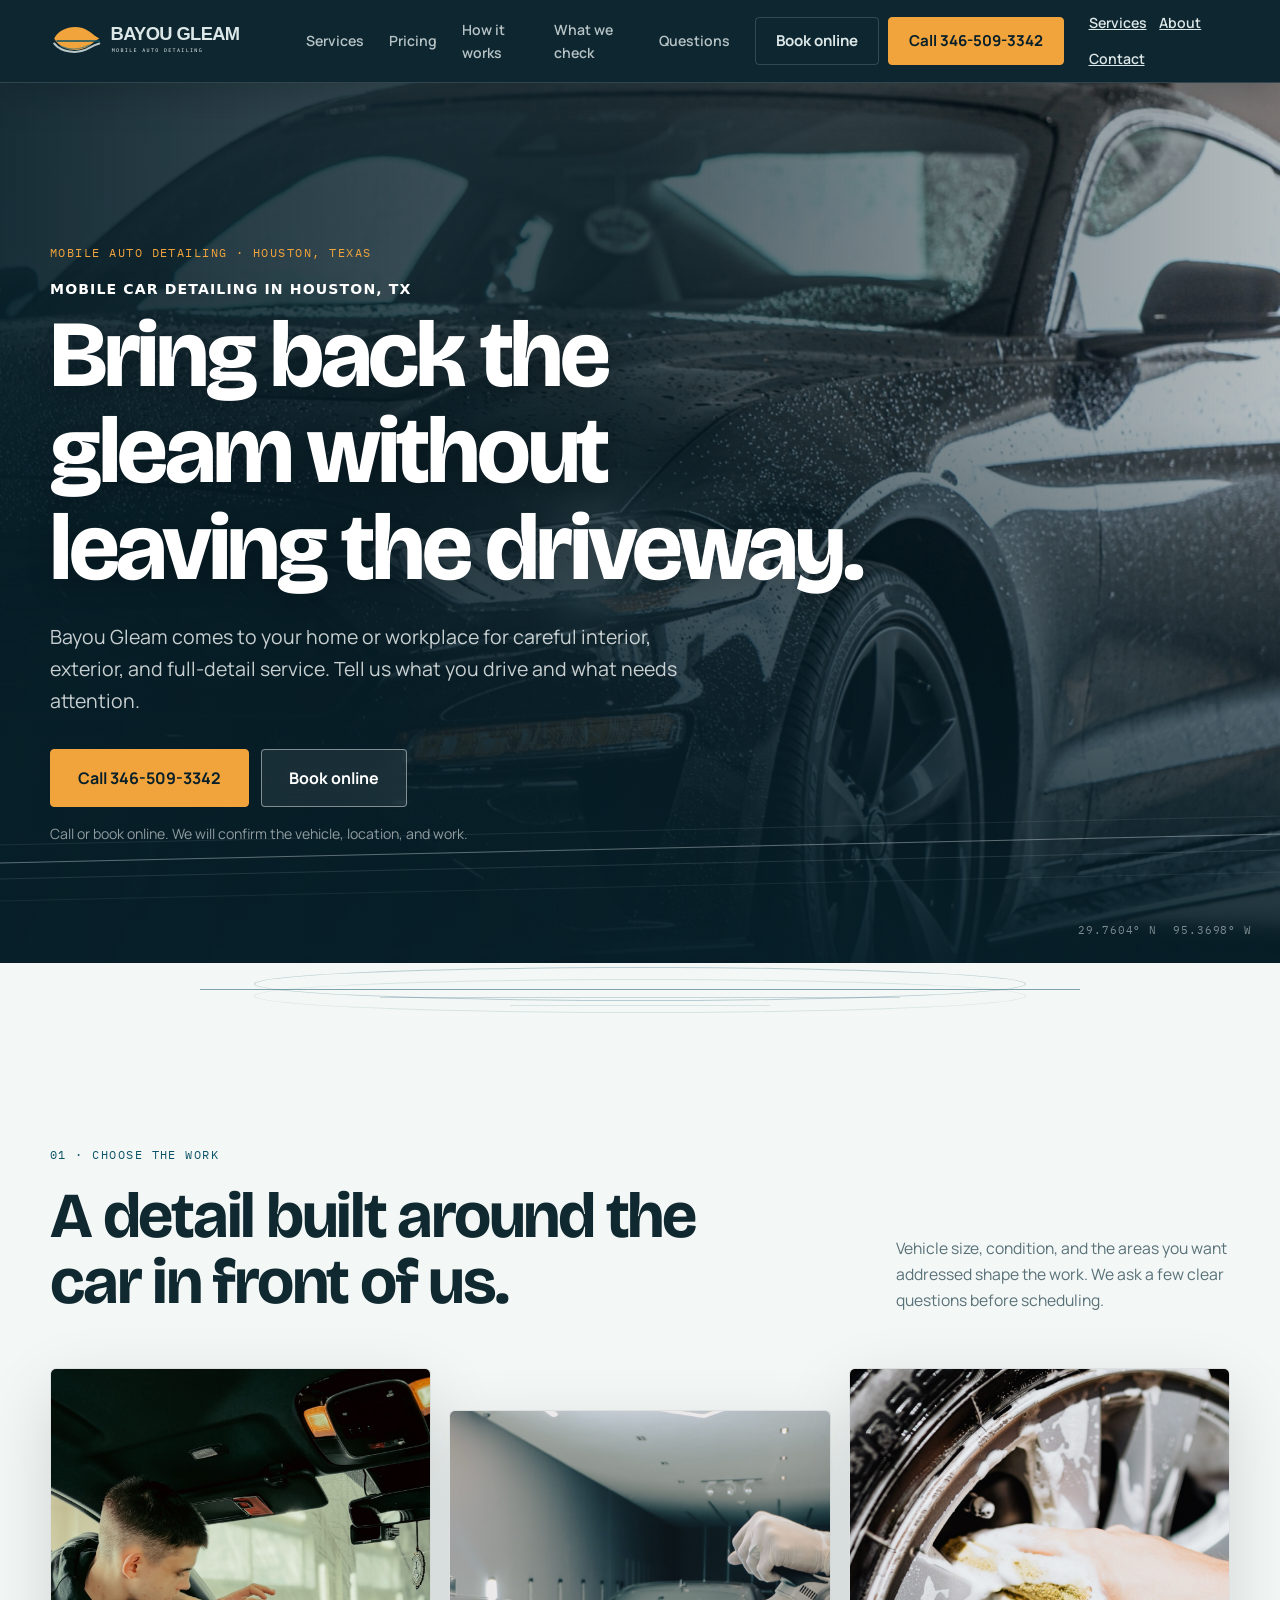
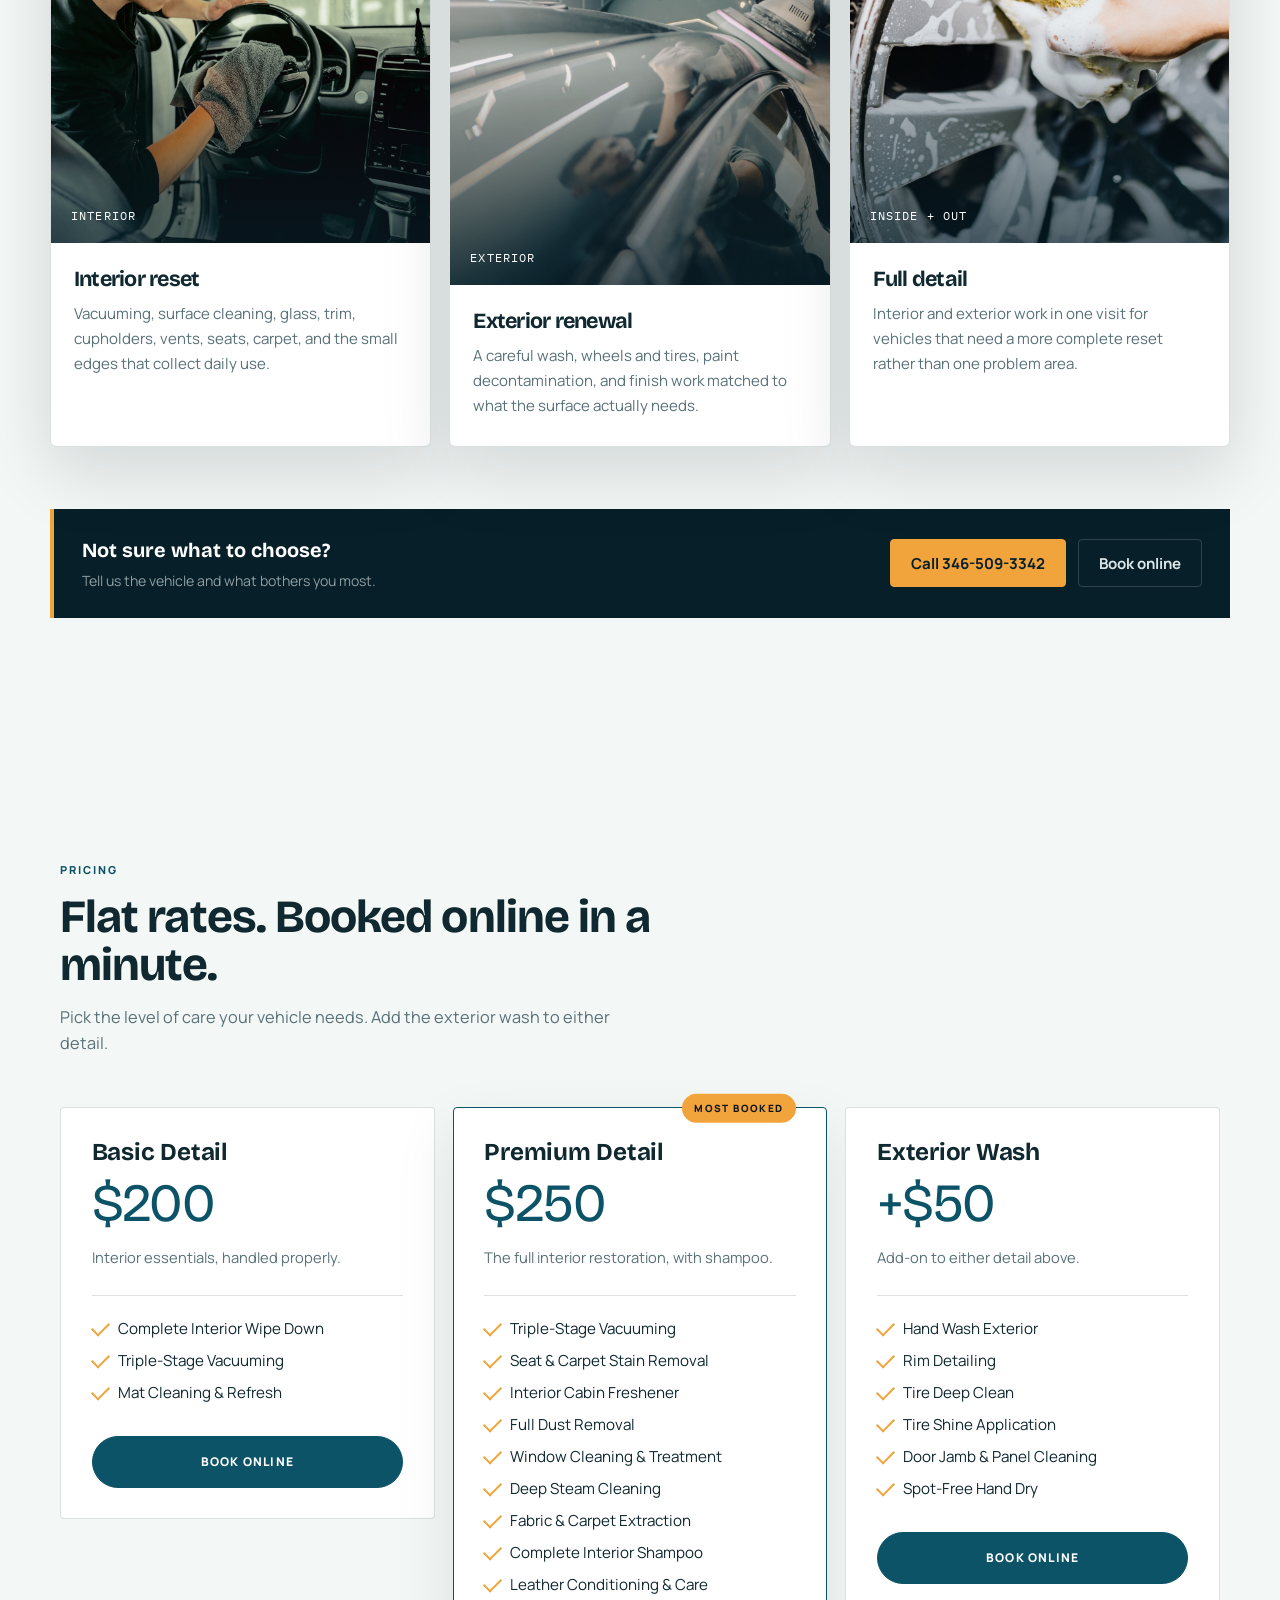
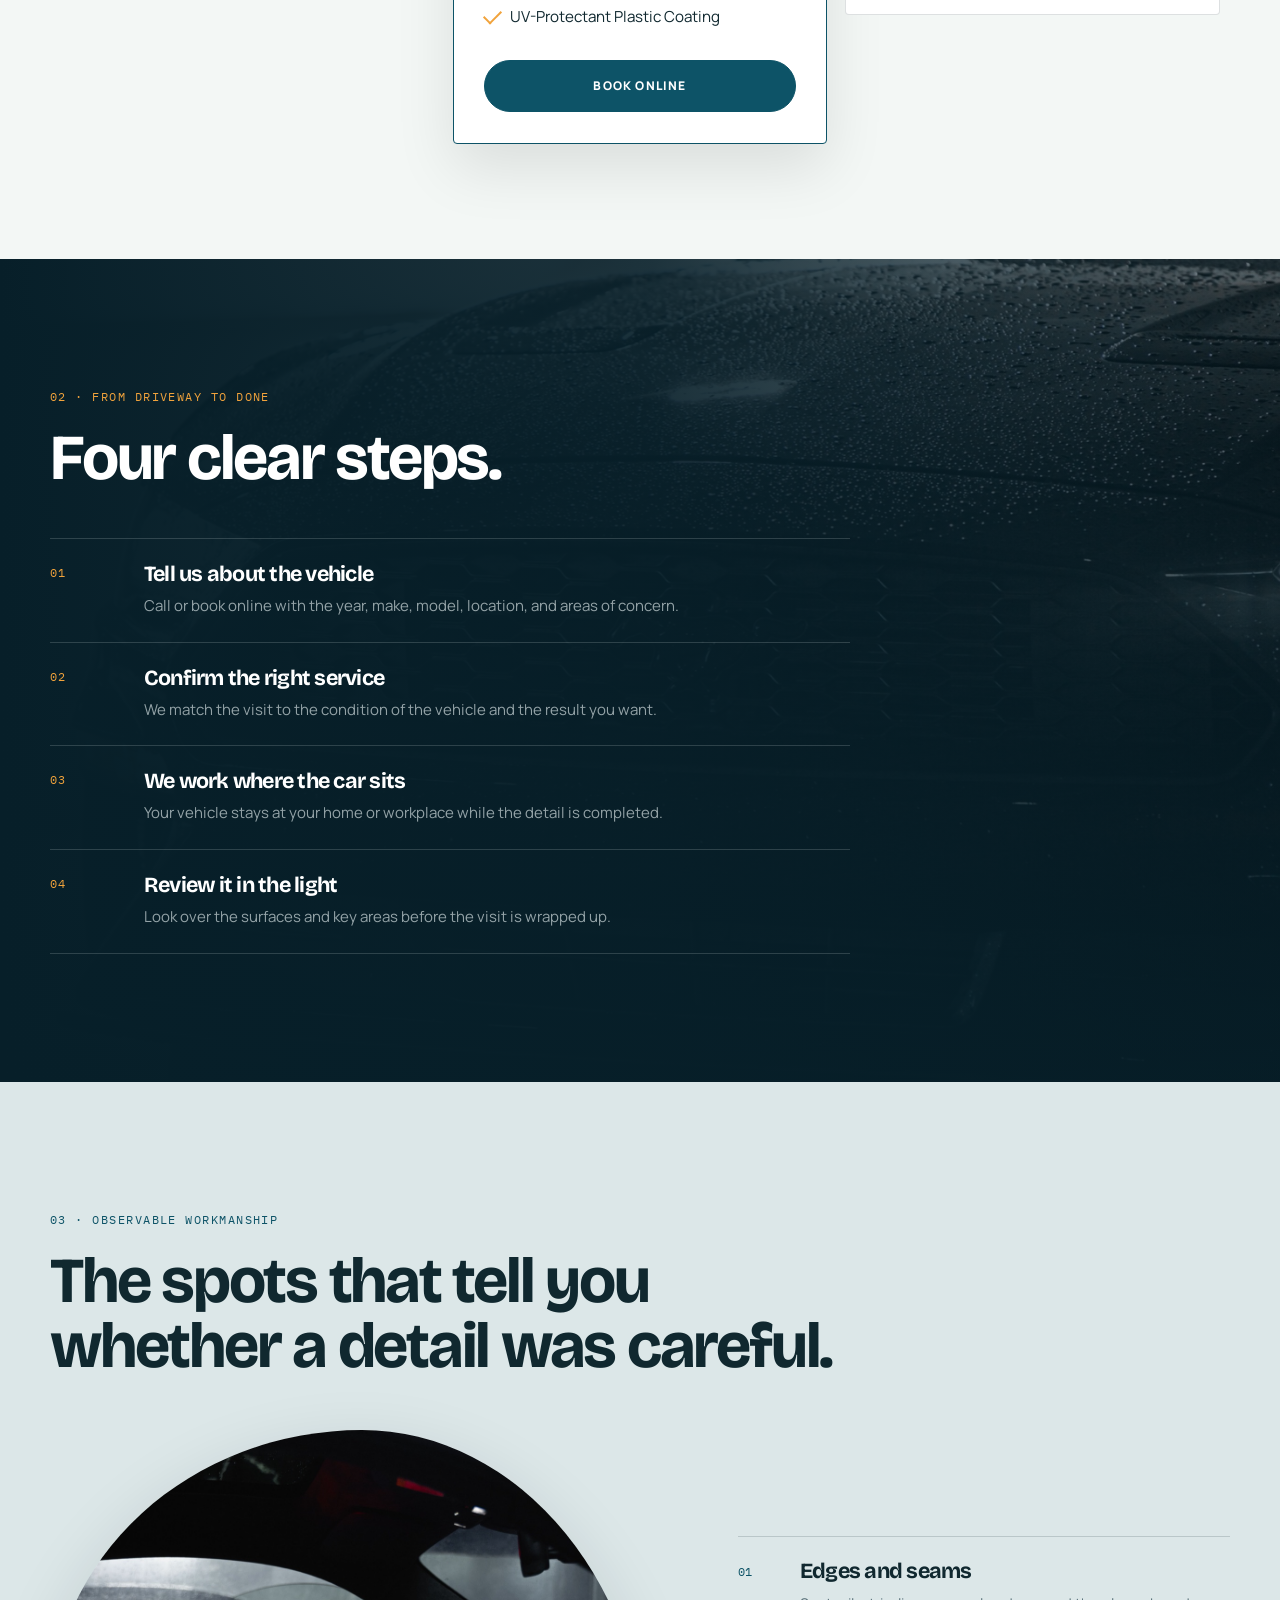
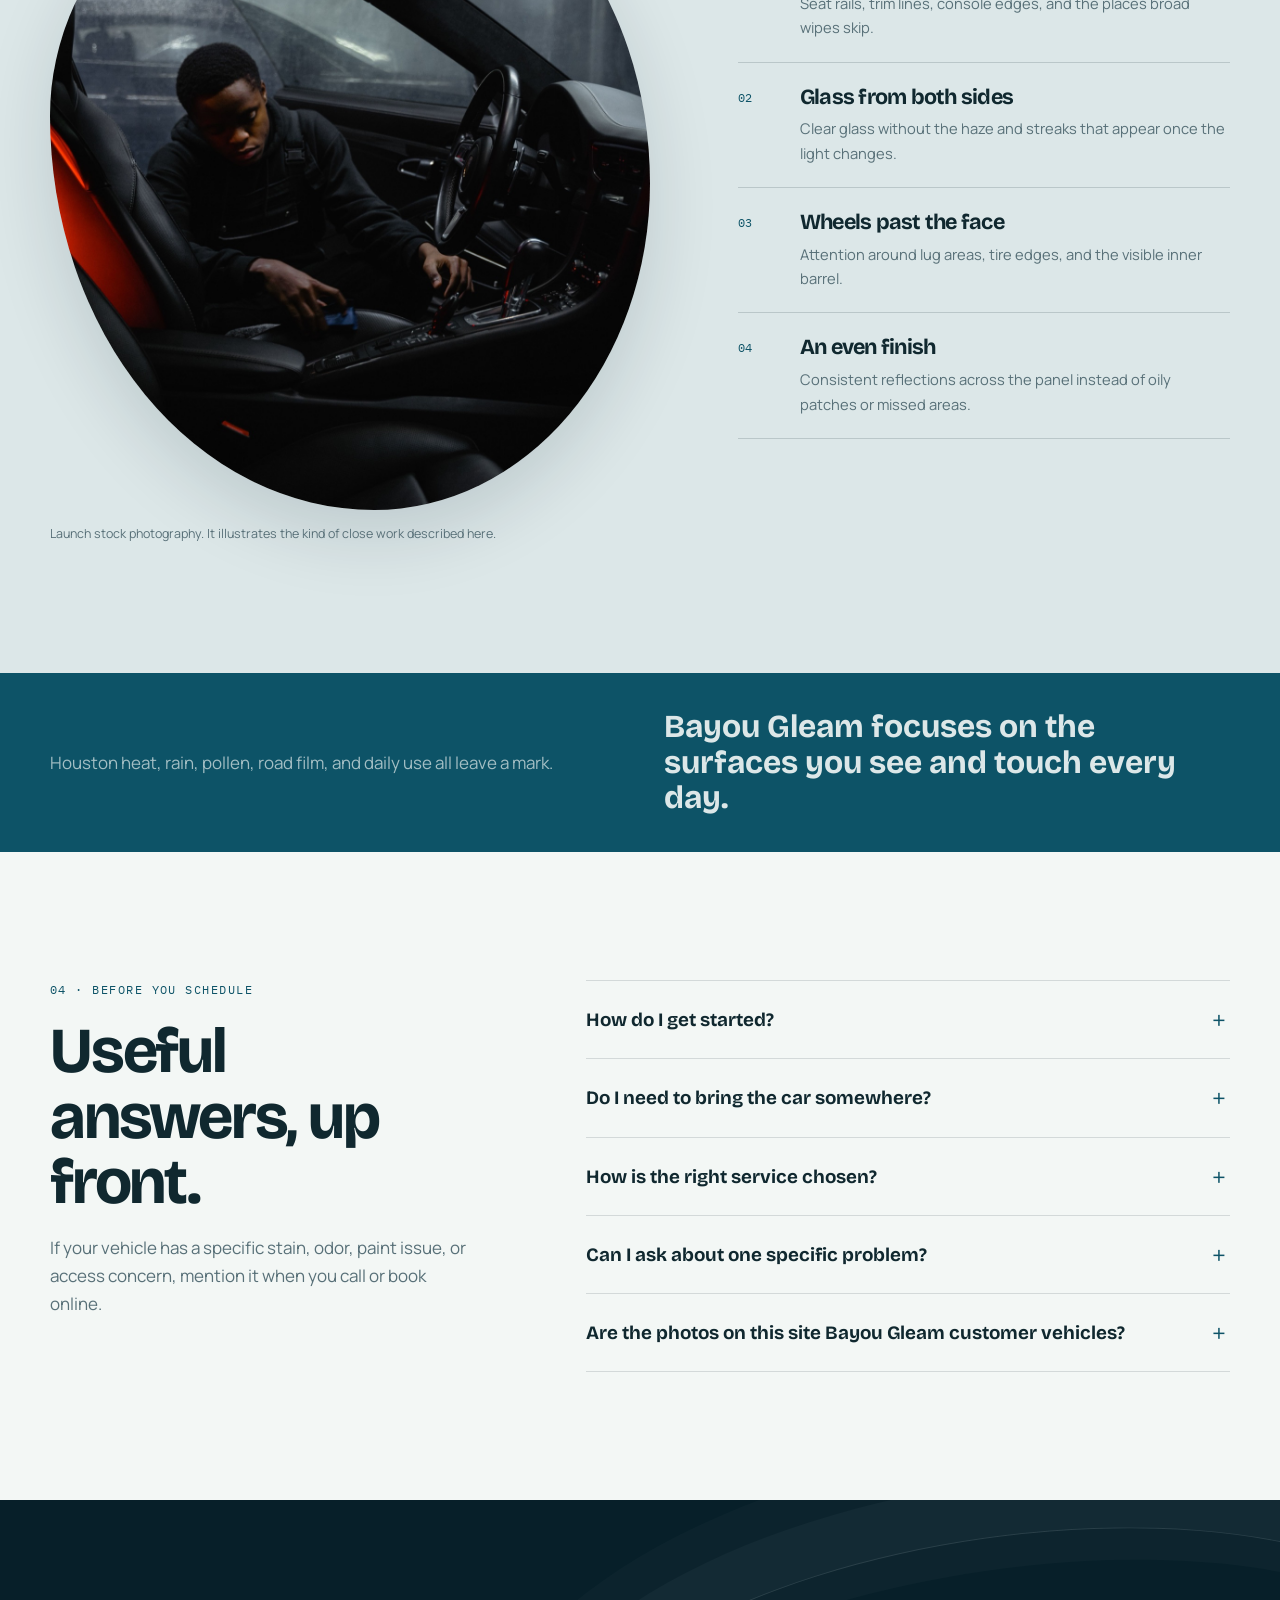
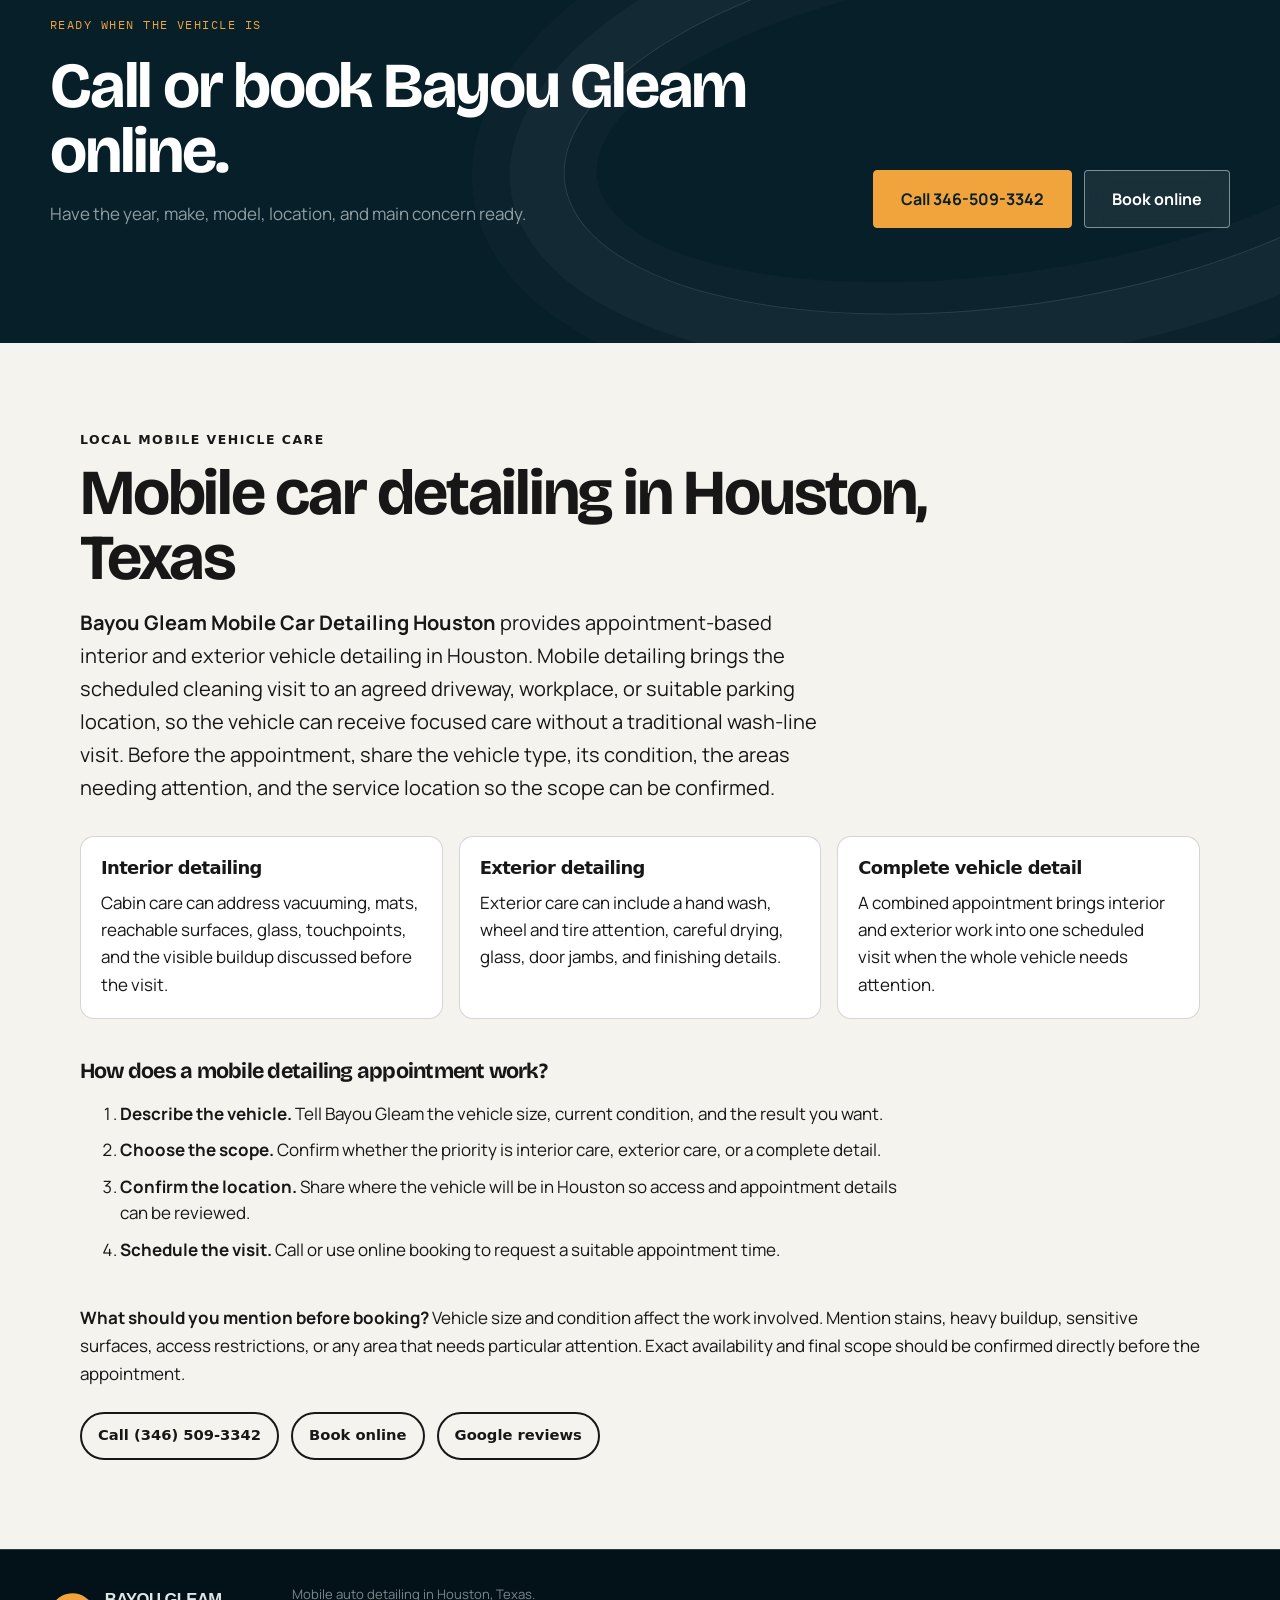
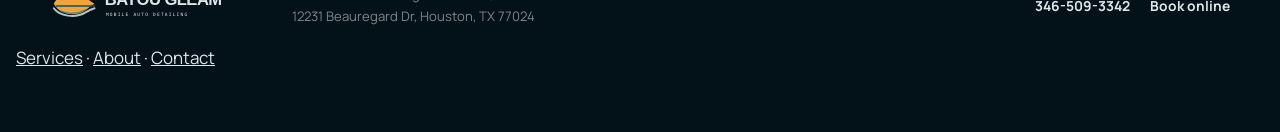
==== commit 193d4ff9: "feat: add service SEO pages" ====
--- a/index.html
+++ b/index.html
@@ -175,7 +175,7 @@
   ]
 }
   </script>
-</head>
+<style id="SEO-NEXT-NAV-CSS">.seo-next-nav{display:flex;gap:.8rem;flex-wrap:wrap}.seo-next-footer-nav{padding:1rem}.seo-next-footer-nav a{color:inherit}</style></head>
   <body>
     <a class="skip-link" href="#main">Skip to content</a>
 
@@ -208,7 +208,7 @@
             </a>
             <a class="btn btn-primary" href="tel:+13465093342">Call 346-509-3342</a>
           </span>
-        </nav>
+        <!-- SEO-NEXT-NAV:START --><div class="seo-next-nav" aria-label="Expanded site pages"><a href="/services/">Services</a><a href="/about/">About</a><a href="/contact/">Contact</a></div><!-- SEO-NEXT-NAV:END --></nav>
       </div>
     </header>
 
@@ -645,7 +645,7 @@
           <a href="https://cal.com/sumitdatta/auto-detail-service">Book online</a>
         </div>
       </div>
-    </footer>
+    <!-- SEO-NEXT-NAV:START --><nav class="seo-next-footer-nav" aria-label="Expanded footer navigation"><a href="/services/">Services</a> · <a href="/about/">About</a> · <a href="/contact/">Contact</a></nav><!-- SEO-NEXT-NAV:END --></footer>
 
     <div class="mobile-actions" aria-label="Contact options">
       <a href="tel:+13465093342">Call</a>
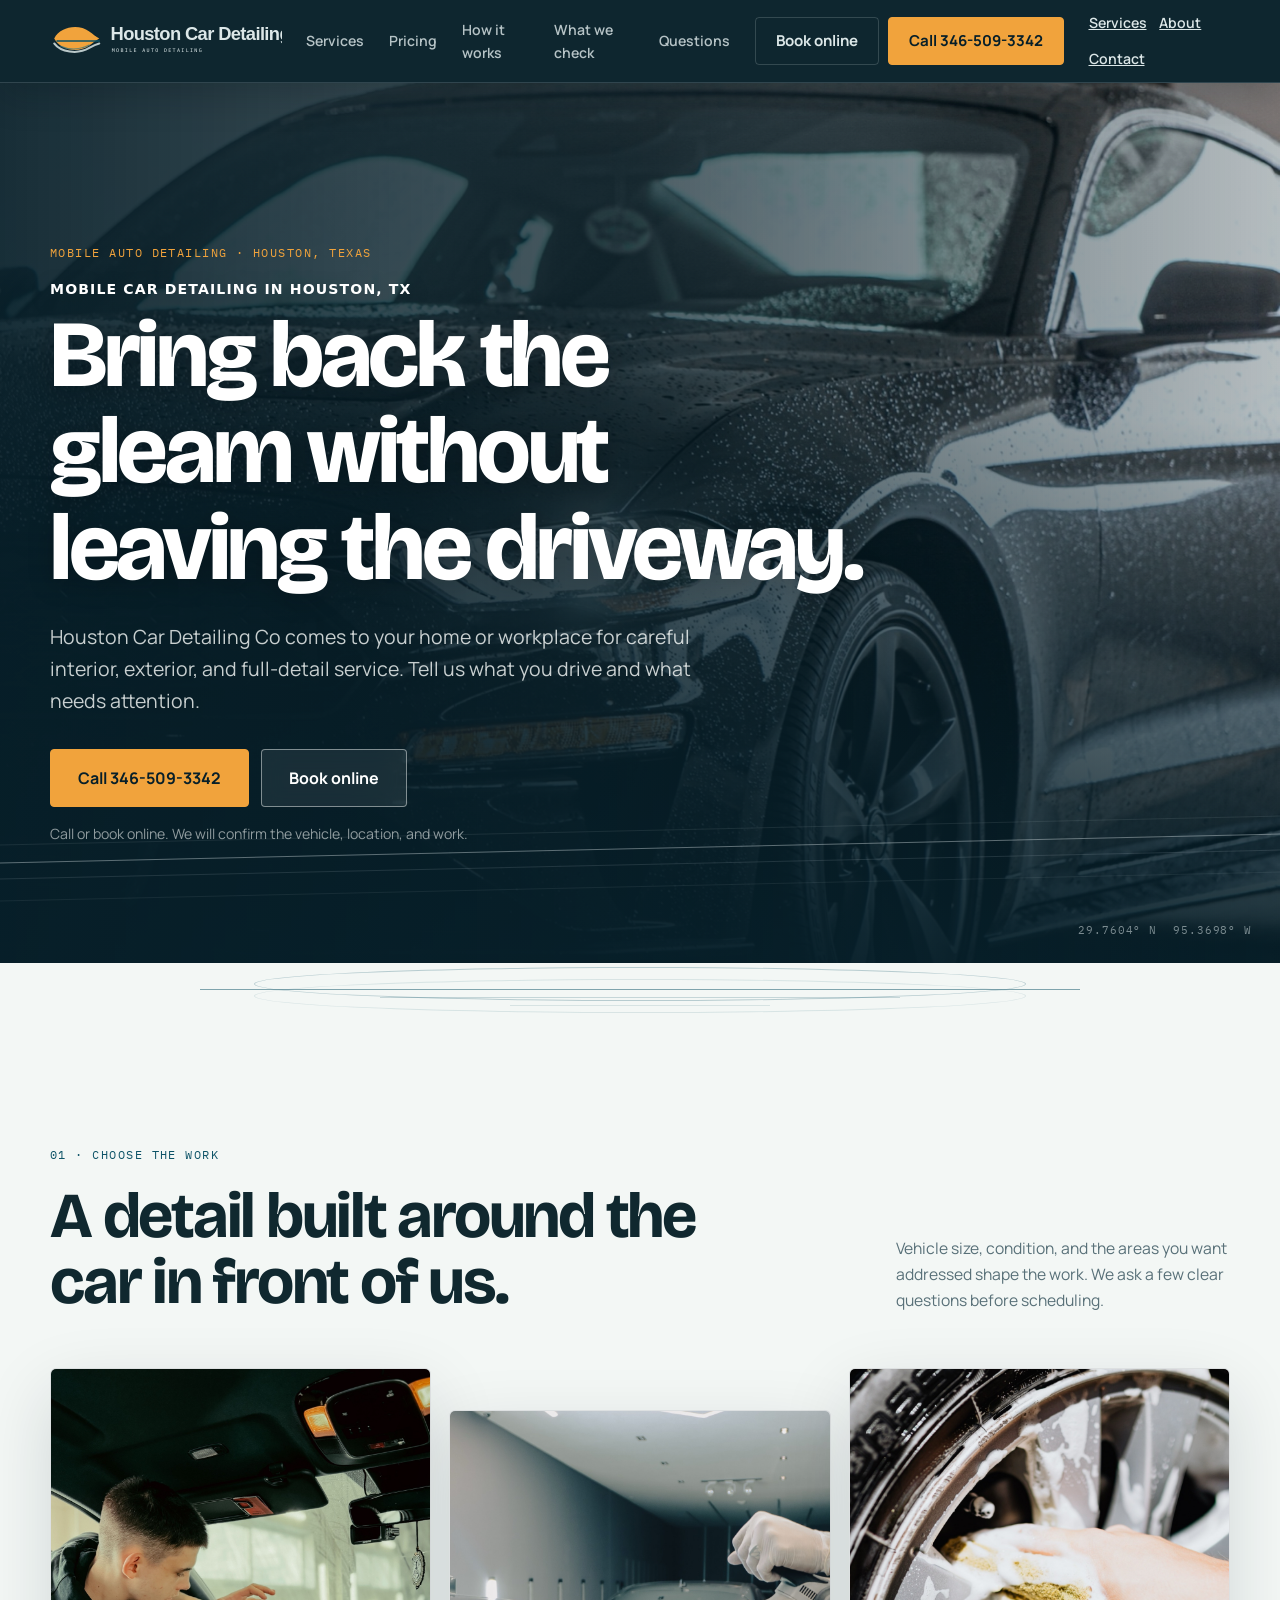
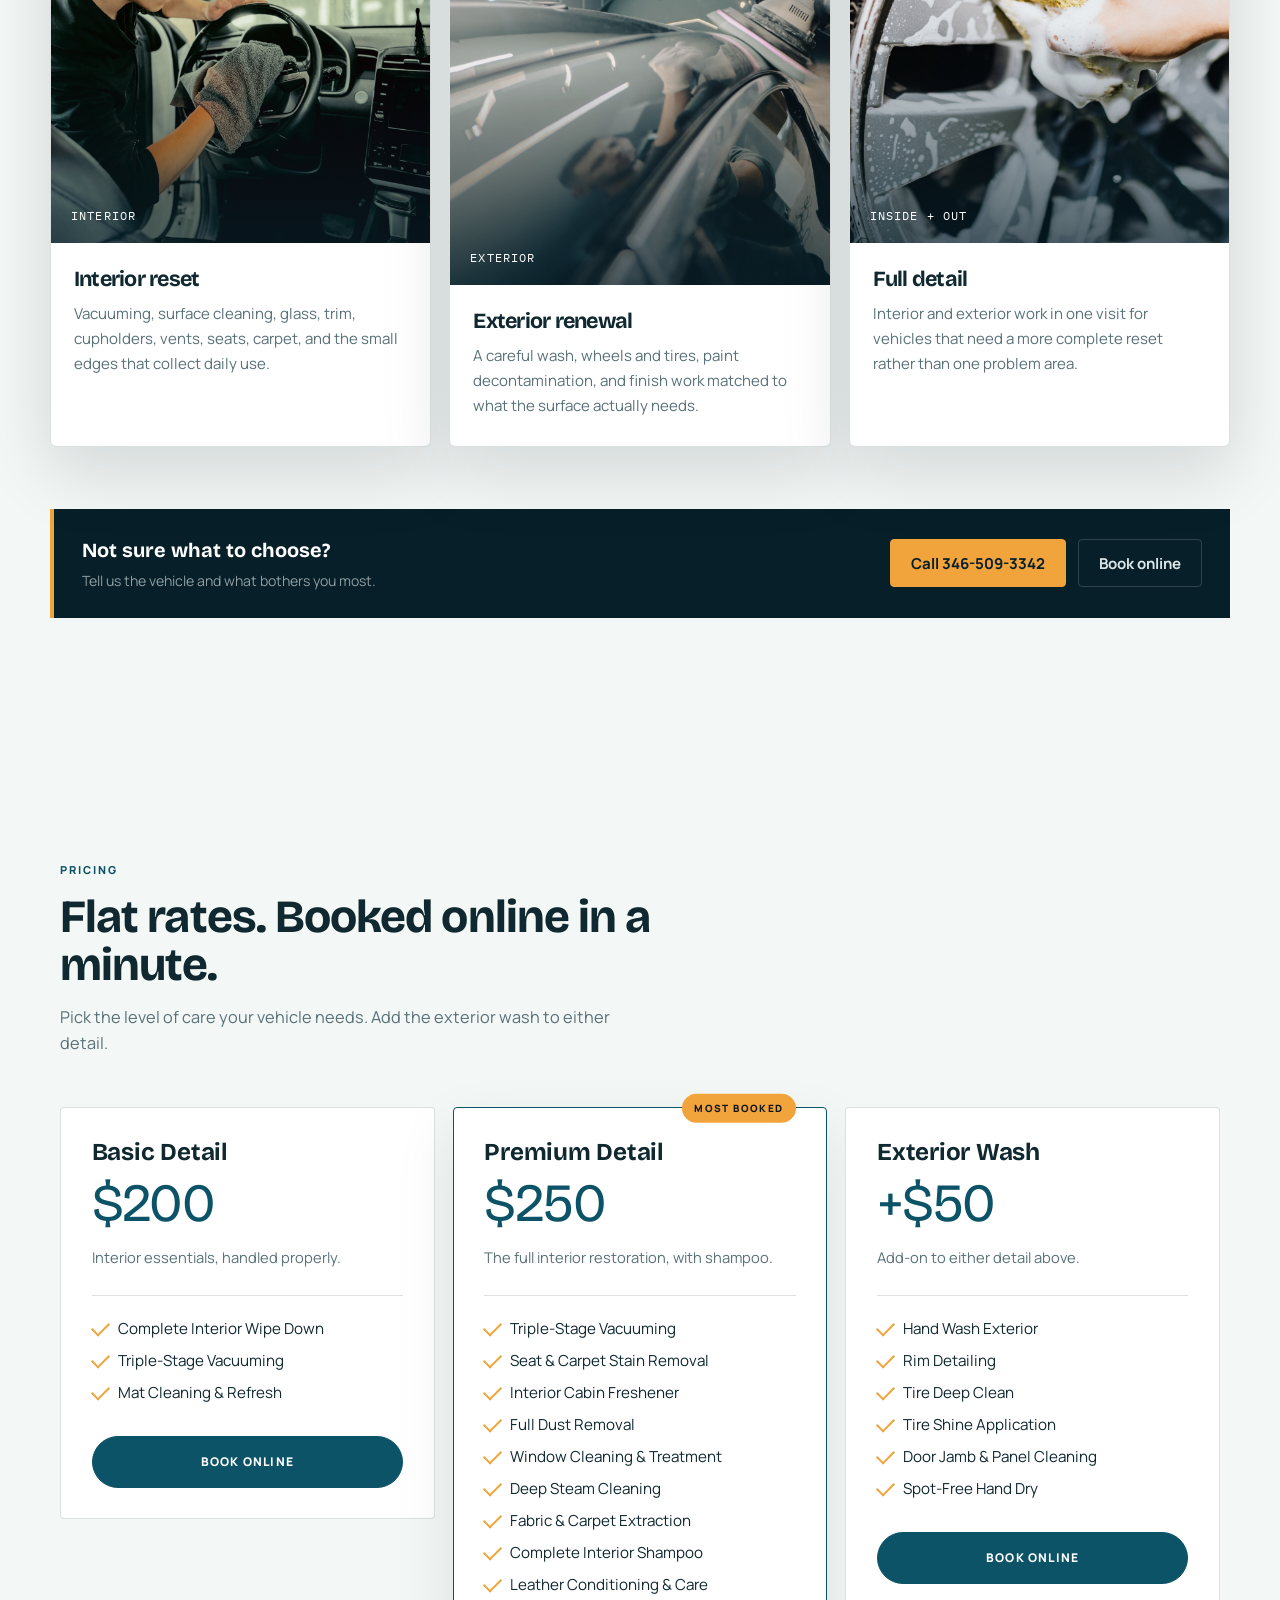
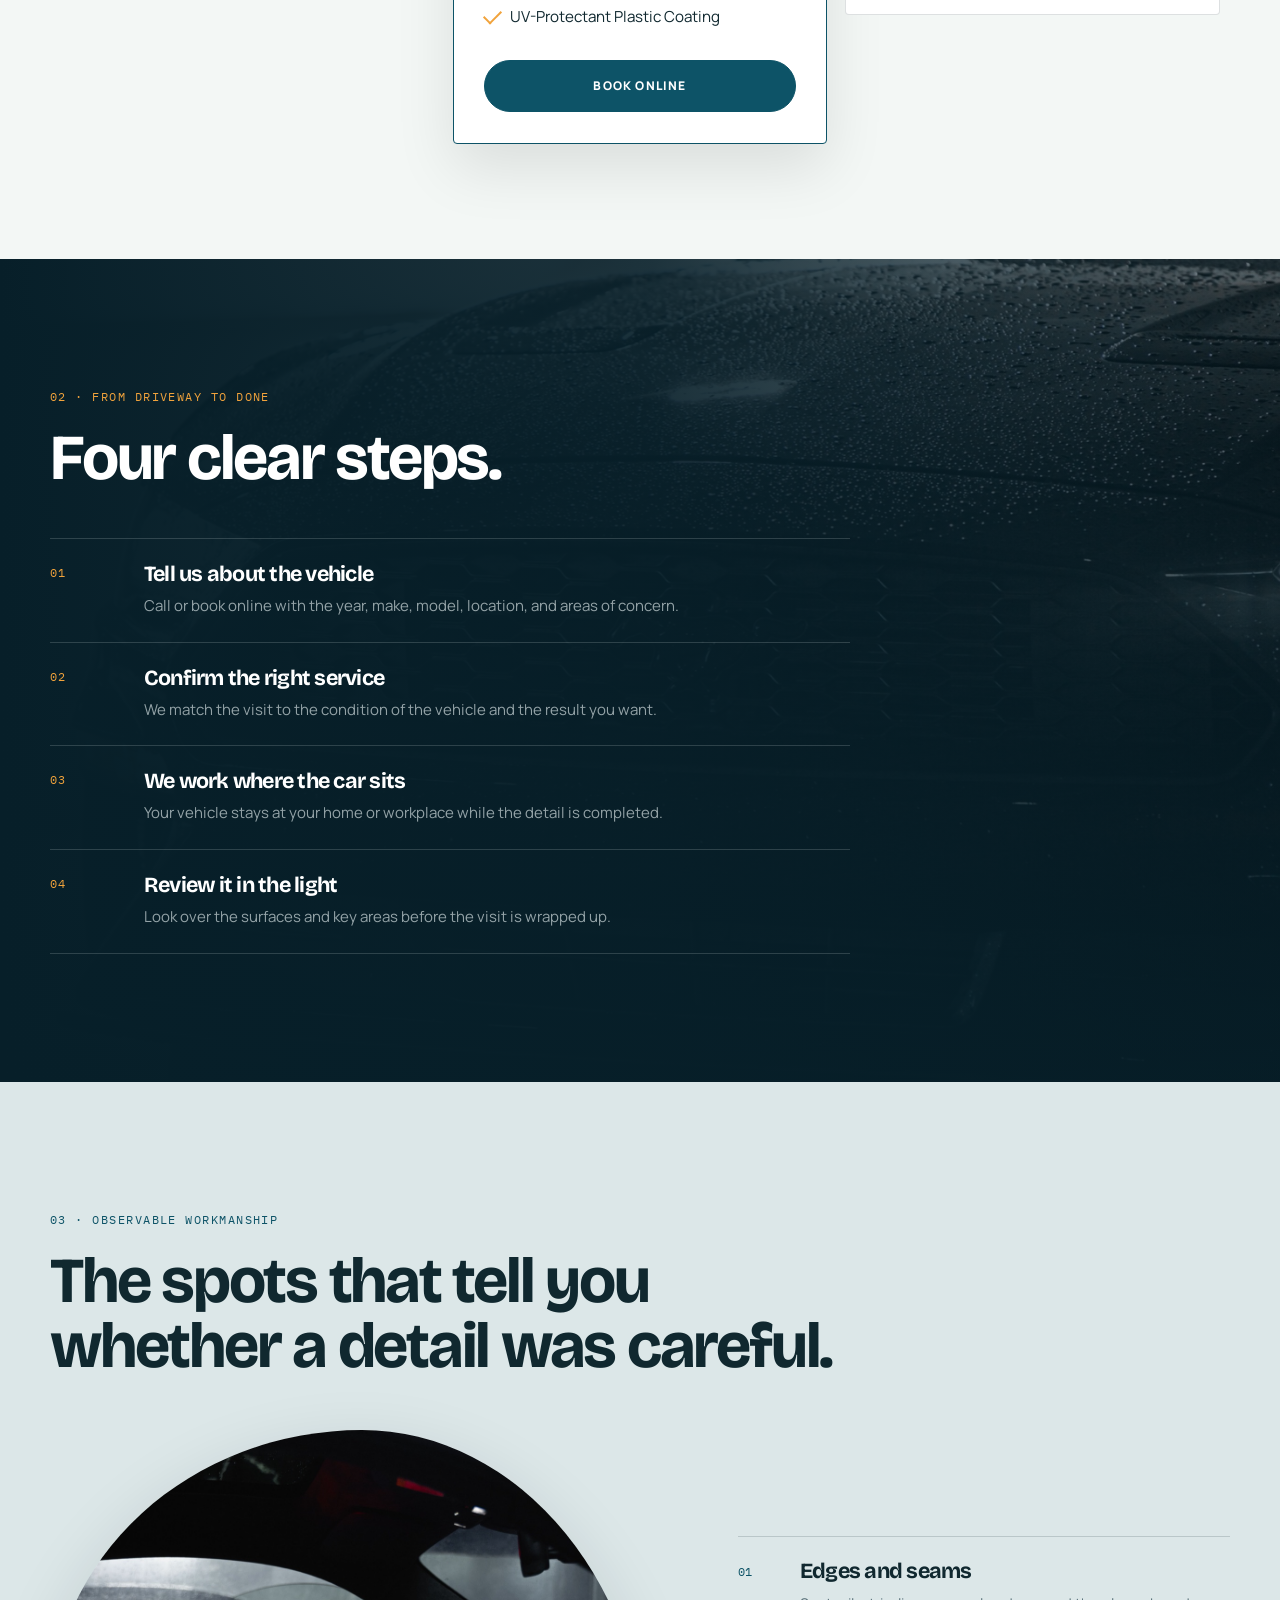
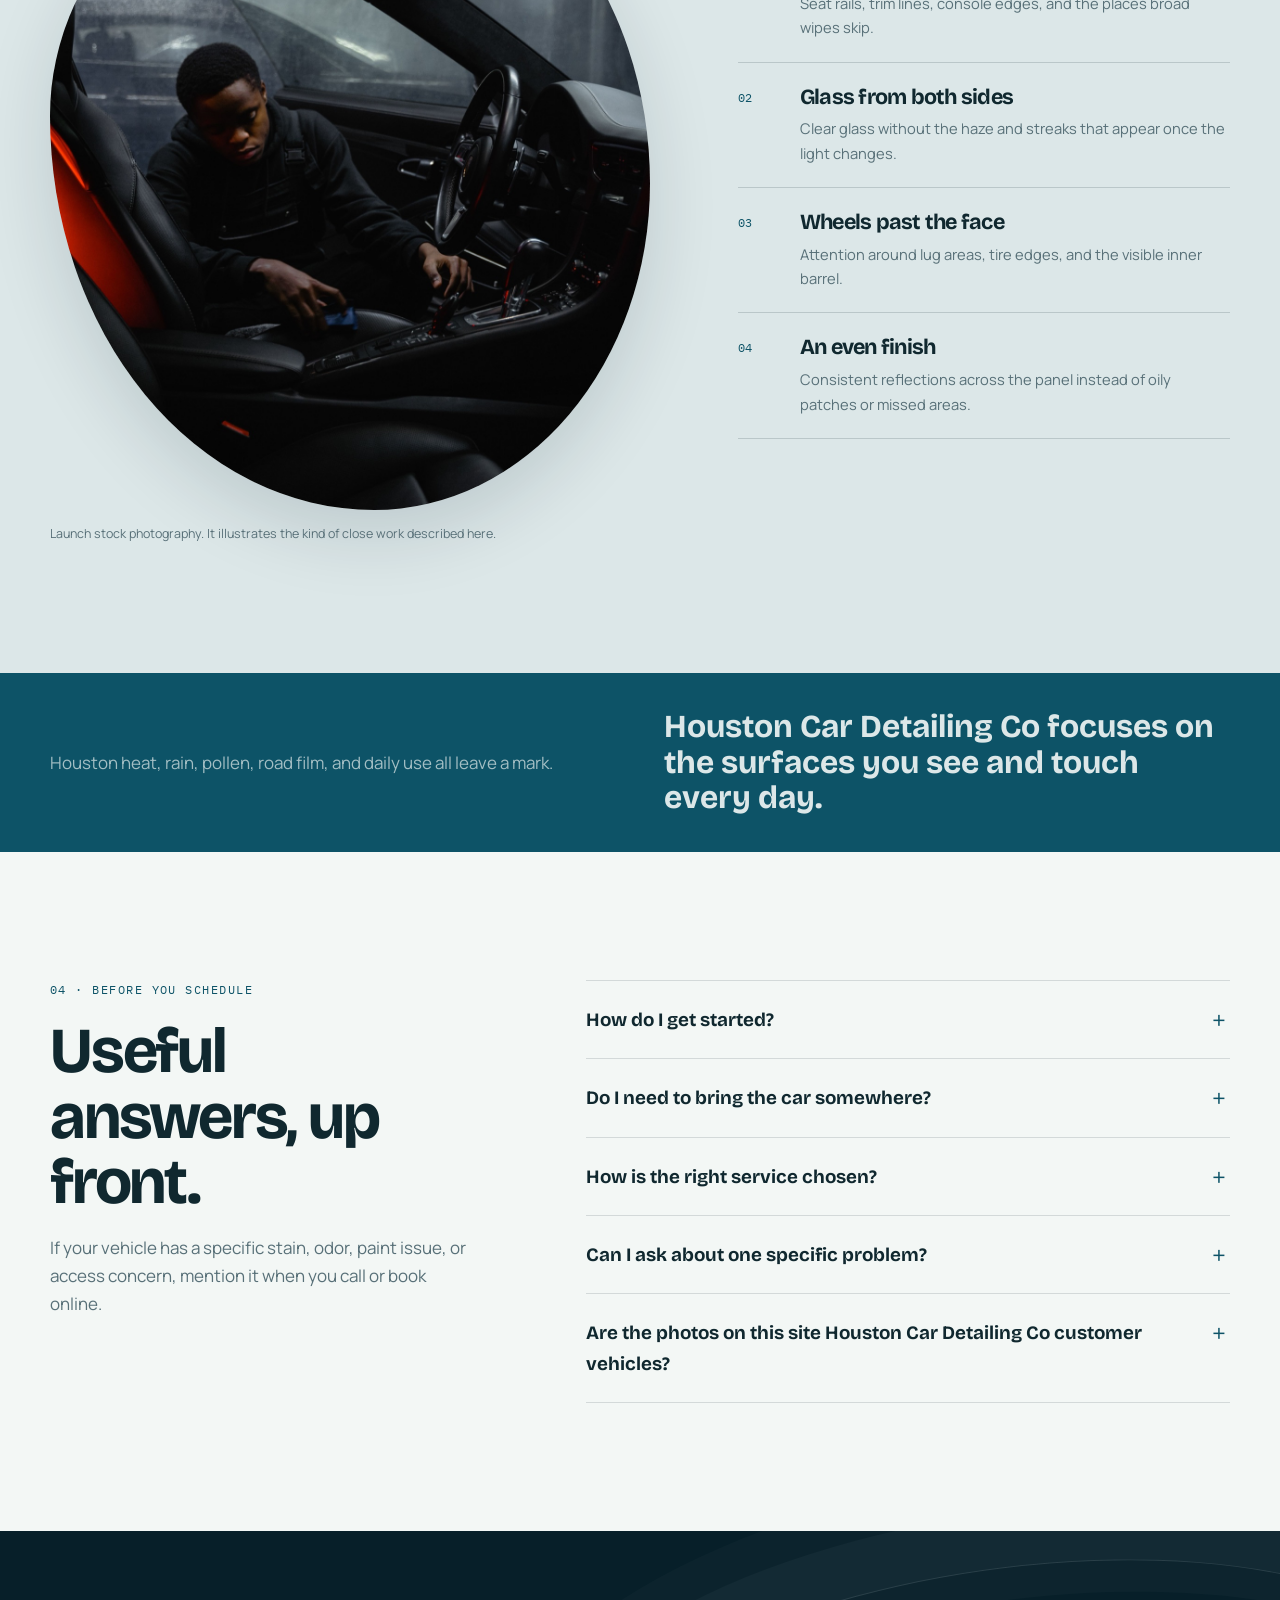
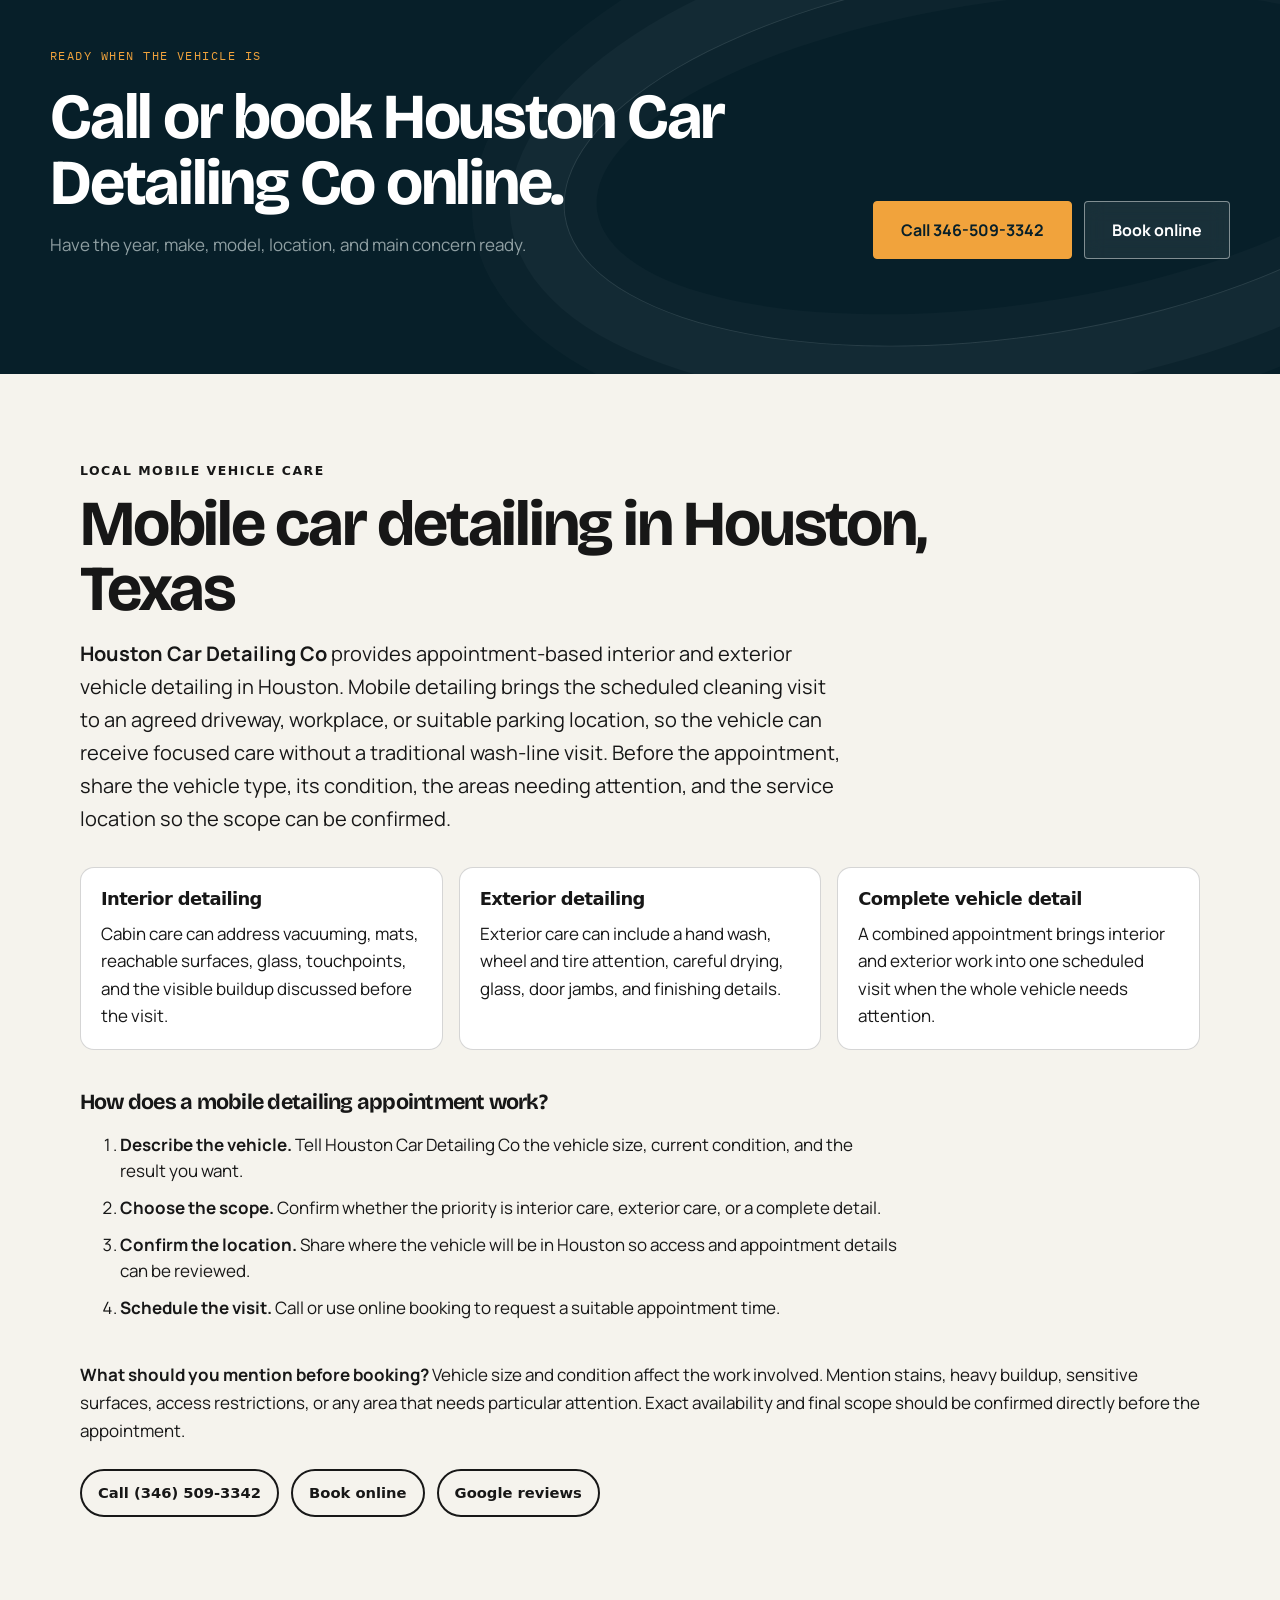
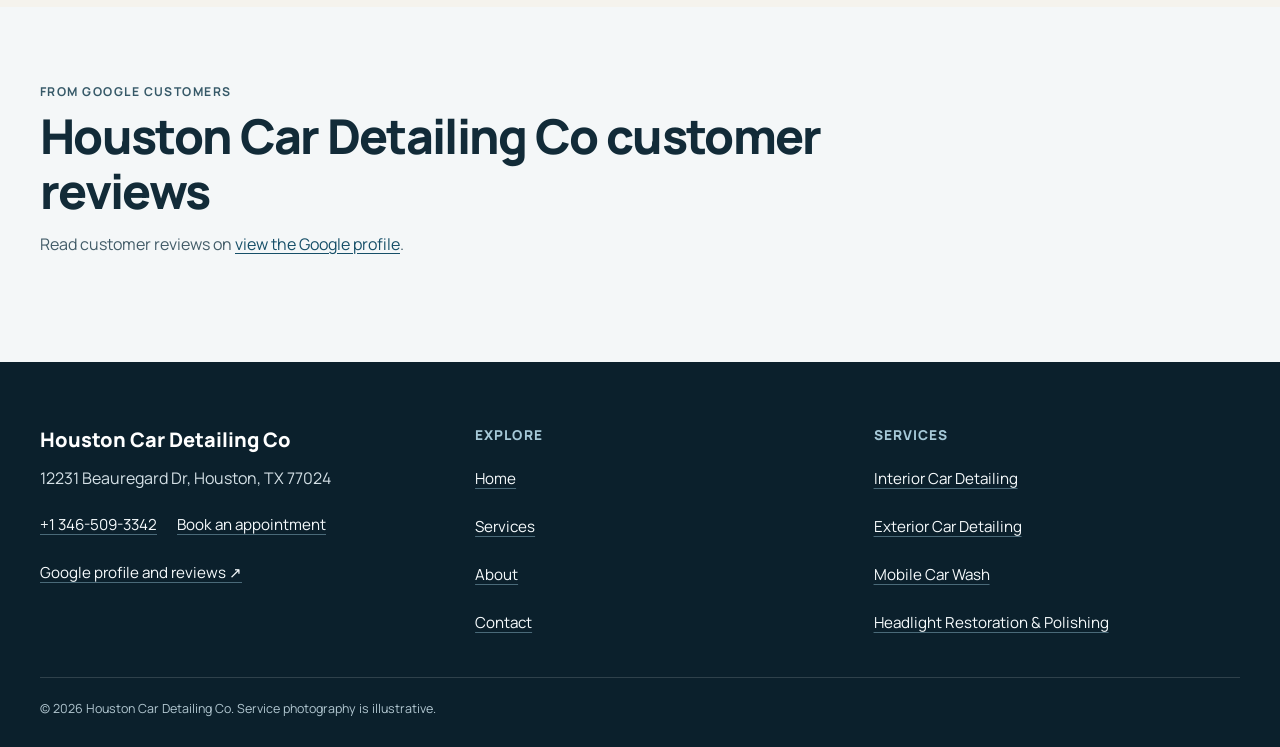
==== commit 1c4f7863: "Align website branding and local service information" ====
--- a/index.html
+++ b/index.html
@@ -3,9 +3,9 @@
   <head>
     <meta charset="UTF-8" />
     <meta name="viewport" content="width=device-width, initial-scale=1" />
-    <title>Mobile Car Detailing in Houston, TX | Bayou Gleam</title>
+    <title>Mobile Car Detailing in Houston, TX | Houston Car Detailing Co</title>
     <meta name="theme-color" content="#071f29" />
-    <link rel="canonical" href="https://bayougleam.shop/" />
+    <link rel="canonical" href="https://houstoncardetailingco.shop/" />
     <link rel="icon" href="assets/favicon.svg" type="image/svg+xml" />
     <link rel="preconnect" href="https://fonts.googleapis.com" />
     <link rel="preconnect" href="https://fonts.gstatic.com" crossorigin />
@@ -19,8 +19,8 @@
 {
   "@context": "https://schema.org",
   "@type": "AutoWash",
-  "name": "Bayou Gleam Mobile Car Detailing Houston",
-  "url": "https://bayougleam.shop/",
+  "name": "Houston Car Detailing Co",
+  "url": "https://houstoncardetailingco.shop/",
   "telephone": "+1 346-509-3342",
   "address": {
     "@type": "PostalAddress",
@@ -39,7 +39,7 @@
       "name": "Texas"
     }
   },
-  "image": "https://bayougleam.shop/assets/hero-wet-black-car.jpg",
+  "image": "https://houstoncardetailingco.shop/assets/hero-wet-black-car.jpg",
   "potentialAction": {
     "@type": "ReserveAction",
     "target": "https://cal.com/sumitdatta/auto-detail-service"
@@ -54,7 +54,7 @@
         "price": "200",
         "priceCurrency": "USD",
         "availability": "https://schema.org/InStock",
-        "url": "https://bayougleam.shop/#pricing",
+        "url": "https://houstoncardetailingco.shop/#pricing",
         "itemOffered": {
           "@type": "Service",
           "name": "Basic Detail",
@@ -67,7 +67,7 @@
         "price": "250",
         "priceCurrency": "USD",
         "availability": "https://schema.org/InStock",
-        "url": "https://bayougleam.shop/#pricing",
+        "url": "https://houstoncardetailingco.shop/#pricing",
         "itemOffered": {
           "@type": "Service",
           "name": "Premium Detail",
@@ -80,7 +80,7 @@
         "price": "50",
         "priceCurrency": "USD",
         "availability": "https://schema.org/InStock",
-        "url": "https://bayougleam.shop/#pricing",
+        "url": "https://houstoncardetailingco.shop/#pricing",
         "itemOffered": {
           "@type": "Service",
           "name": "Exterior Wash",
@@ -90,7 +90,7 @@
     ]
   },
   "priceRange": "$200-$250",
-  "@id": "https://bayougleam.shop/#business",
+  "@id": "https://houstoncardetailingco.shop/#business",
   "geo": {
     "@type": "GeoCoordinates",
     "latitude": 29.765985655678,
@@ -109,19 +109,19 @@
 }
     </script>
 <!-- SEO-GEO:START -->
-  <meta name="description" content="Mobile car detailing in Houston, TX from Bayou Gleam, with interior cleaning, exterior hand washing, and complete details. Call or book online.">
+  <meta name="description" content="Mobile car detailing in Houston, TX from Houston Car Detailing Co, with interior cleaning, exterior hand washing, and complete details. Call or book online.">
   <meta name="robots" content="index, follow, max-image-preview:large, max-snippet:-1, max-video-preview:-1">
   <meta property="og:locale" content="en_US">
   <meta property="og:type" content="website">
-  <meta property="og:site_name" content="Bayou Gleam">
-  <meta property="og:title" content="Mobile Car Detailing in Houston, TX | Bayou Gleam">
-  <meta property="og:description" content="Mobile car detailing in Houston, TX from Bayou Gleam, with interior cleaning, exterior hand washing, and complete details. Call or book online.">
-  <meta property="og:url" content="https://bayougleam.shop/">
-  <meta property="og:image" content="https://bayougleam.shop/assets/hero-wet-black-car.jpg">
-  <meta name="twitter:image" content="https://bayougleam.shop/assets/hero-wet-black-car.jpg">
+  <meta property="og:site_name" content="Houston Car Detailing Co">
+  <meta property="og:title" content="Mobile Car Detailing in Houston, TX | Houston Car Detailing Co">
+  <meta property="og:description" content="Mobile car detailing in Houston, TX from Houston Car Detailing Co, with interior cleaning, exterior hand washing, and complete details. Call or book online.">
+  <meta property="og:url" content="https://houstoncardetailingco.shop/">
+  <meta property="og:image" content="https://houstoncardetailingco.shop/assets/hero-wet-black-car.jpg">
+  <meta name="twitter:image" content="https://houstoncardetailingco.shop/assets/hero-wet-black-car.jpg">
   <meta name="twitter:card" content="summary_large_image">
-  <meta name="twitter:title" content="Mobile Car Detailing in Houston, TX | Bayou Gleam">
-  <meta name="twitter:description" content="Mobile car detailing in Houston, TX from Bayou Gleam, with interior cleaning, exterior hand washing, and complete details. Call or book online.">
+  <meta name="twitter:title" content="Mobile Car Detailing in Houston, TX | Houston Car Detailing Co">
+  <meta name="twitter:description" content="Mobile car detailing in Houston, TX from Houston Car Detailing Co, with interior cleaning, exterior hand washing, and complete details. Call or book online.">
   <style id="seo-geo-styles">
     .seo-local-intent { display:block; margin:0 0 .55rem; font:700 clamp(.78rem,1.1vw,.95rem)/1.2 system-ui,sans-serif; letter-spacing:.08em; text-transform:uppercase; }
     .seo-geo-section { background:#f5f3ed; color:#171717; padding:clamp(3.5rem,7vw,6.5rem) clamp(1.25rem,5vw,5rem); }
@@ -146,21 +146,21 @@
   "@graph": [
     {
       "@type": "WebSite",
-      "@id": "https://bayougleam.shop/#website",
-      "url": "https://bayougleam.shop/",
-      "name": "Bayou Gleam Mobile Car Detailing Houston",
+      "@id": "https://houstoncardetailingco.shop/#website",
+      "url": "https://houstoncardetailingco.shop/",
+      "name": "Houston Car Detailing Co",
       "inLanguage": "en-US",
       "publisher": {
-        "@id": "https://bayougleam.shop/#business"
+        "@id": "https://houstoncardetailingco.shop/#business"
       }
     },
     {
       "@type": "Service",
-      "@id": "https://bayougleam.shop/#mobile-car-detailing",
+      "@id": "https://houstoncardetailingco.shop/#mobile-car-detailing",
       "name": "Mobile Car Detailing in Houston, Texas",
       "serviceType": "Mobile car detailing",
       "provider": {
-        "@id": "https://bayougleam.shop/#business"
+        "@id": "https://houstoncardetailingco.shop/#business"
       },
       "areaServed": {
         "@type": "City",
@@ -170,18 +170,19 @@
           "name": "Texas"
         }
       },
-      "url": "https://bayougleam.shop/#services"
+      "url": "https://houstoncardetailingco.shop/#services"
     }
   ]
 }
   </script>
-<style id="SEO-NEXT-NAV-CSS">.seo-next-nav{display:flex;gap:.8rem;flex-wrap:wrap}.seo-next-footer-nav{padding:1rem}.seo-next-footer-nav a{color:inherit}</style></head>
+<style id="SEO-NEXT-NAV-CSS">.seo-next-nav{display:flex;gap:.8rem;flex-wrap:wrap}.seo-next-footer-nav{padding:1rem}.seo-next-footer-nav a{color:inherit}</style><link rel="stylesheet" href="/portfolio-components.css">
+</head>
   <body>
     <a class="skip-link" href="#main">Skip to content</a>
 
     <header class="site-header">
       <div class="header-inner">
-        <a class="brand" href="#top" aria-label="Bayou Gleam, home">
+        <a class="brand" href="#top" aria-label="Houston Car Detailing Co, home">
           <img src="assets/logo.svg" alt="" width="278" height="56" />
         </a>
 
@@ -230,7 +231,7 @@
           <p class="eyebrow">Mobile auto detailing · Houston, Texas</p>
           <h1><span class="seo-local-intent" data-seo-local-intent>Mobile Car Detailing in Houston, TX</span>Bring back the gleam without leaving the driveway.</h1>
           <p class="hero-lead">
-            Bayou Gleam comes to your home or workplace for careful interior, exterior,
+            Houston Car Detailing Co comes to your home or workplace for careful interior, exterior,
             and full-detail service. Tell us what you drive and what needs attention.
           </p>
           <div class="cta-row">
@@ -511,7 +512,7 @@
       <section class="quote-band">
         <div class="shell quote-band-inner">
           <p>Houston heat, rain, pollen, road film, and daily use all leave a mark.</p>
-          <strong>Bayou Gleam focuses on the surfaces you see and touch every day.</strong>
+          <strong>Houston Car Detailing Co focuses on the surfaces you see and touch every day.</strong>
         </div>
       </section>
 
@@ -538,7 +539,7 @@
             <details>
               <summary>Do I need to bring the car somewhere?</summary>
               <p>
-                No. Bayou Gleam is a mobile service. The work is scheduled where the vehicle
+                No. Houston Car Detailing Co is a mobile service. The work is scheduled where the vehicle
                 is parked at your Houston home or workplace.
               </p>
             </details>
@@ -557,10 +558,10 @@
               </p>
             </details>
             <details>
-              <summary>Are the photos on this site Bayou Gleam customer vehicles?</summary>
+              <summary>Are the photos on this site Houston Car Detailing Co customer vehicles?</summary>
               <p>
                 No. They are licensed stock photos used to show detailing subjects and
-                surfaces. They are not presented as Bayou Gleam's completed work.
+                surfaces. They are not presented as Houston Car Detailing Co's completed work.
               </p>
             </details>
           </div>
@@ -572,7 +573,7 @@
         <div class="shell final-cta-inner">
           <div>
             <p class="section-label section-label-light">Ready when the vehicle is</p>
-            <h2>Call or book Bayou Gleam online.</h2>
+            <h2>Call or book Houston Car Detailing Co online.</h2>
             <p>Have the year, make, model, location, and main concern ready.</p>
           </div>
           <div class="cta-row">
@@ -593,7 +594,7 @@
       <div class="seo-geo-inner">
         <p class="seo-geo-kicker">Local mobile vehicle care</p>
         <h2 id="local-detailing-title">Mobile car detailing in Houston, Texas</h2>
-        <p class="seo-geo-answer"><strong>Bayou Gleam Mobile Car Detailing Houston</strong> provides appointment-based interior and exterior vehicle detailing in Houston. Mobile detailing brings the scheduled cleaning visit to an agreed driveway, workplace, or suitable parking location, so the vehicle can receive focused care without a traditional wash-line visit. Before the appointment, share the vehicle type, its condition, the areas needing attention, and the service location so the scope can be confirmed.</p>
+        <p class="seo-geo-answer"><strong>Houston Car Detailing Co</strong> provides appointment-based interior and exterior vehicle detailing in Houston. Mobile detailing brings the scheduled cleaning visit to an agreed driveway, workplace, or suitable parking location, so the vehicle can receive focused care without a traditional wash-line visit. Before the appointment, share the vehicle type, its condition, the areas needing attention, and the service location so the scope can be confirmed.</p>
 
         <div class="seo-geo-grid" aria-label="Available detailing options">
           <article class="seo-geo-card">
@@ -613,7 +614,7 @@
         <div class="seo-geo-steps">
           <h3>How does a mobile detailing appointment work?</h3>
           <ol>
-            <li><strong>Describe the vehicle.</strong> Tell Bayou Gleam the vehicle size, current condition, and the result you want.</li>
+            <li><strong>Describe the vehicle.</strong> Tell Houston Car Detailing Co the vehicle size, current condition, and the result you want.</li>
             <li><strong>Choose the scope.</strong> Confirm whether the priority is interior care, exterior care, or a complete detail.</li>
             <li><strong>Confirm the location.</strong> Share where the vehicle will be in Houston so access and appointment details can be reviewed.</li>
             <li><strong>Schedule the visit.</strong> Call or use online booking to request a suitable appointment time.</li>
@@ -629,23 +630,10 @@
       </div>
     </section>
 <!-- SEO-GEO-LOCAL:END -->
-  </main>
-
-    <footer class="site-footer">
-      <div class="shell footer-inner">
-        <a class="footer-brand" href="#top" aria-label="Bayou Gleam, back to top">
-          <img src="assets/logo-light.svg" alt="" width="278" height="56" />
-        </a>
-        <div>
-          <p>Mobile auto detailing in Houston, Texas.</p>
-          <p>12231 Beauregard Dr, Houston, TX 77024</p>
-        </div>
-        <div class="footer-actions">
-          <a href="tel:+13465093342">346-509-3342</a>
-          <a href="https://cal.com/sumitdatta/auto-detail-service">Book online</a>
-        </div>
-      </div>
-    <!-- SEO-NEXT-NAV:START --><nav class="seo-next-footer-nav" aria-label="Expanded footer navigation"><a href="/services/">Services</a> · <a href="/about/">About</a> · <a href="/contact/">Contact</a></nav><!-- SEO-NEXT-NAV:END --></footer>
+  <!-- PORTFOLIO-REVIEWS:START --><section class="portfolio-reviews" aria-labelledby="portfolio-reviews-title"><div class="portfolio-reviews__heading"><div><p class="portfolio-reviews__kicker">From Google customers</p><h2 id="portfolio-reviews-title">Houston Car Detailing Co customer reviews</h2><p class="portfolio-reviews__intro">Read customer reviews on <a href="https://www.google.com/maps?cid=10536902085026366377" target="_blank" rel="noopener noreferrer">view the Google profile</a>.</p></div></div></section><!-- PORTFOLIO-REVIEWS:END -->
+</main>
+
+    <footer class="portfolio-footer"><div class="portfolio-footer__grid"><div><strong class="portfolio-footer__name">Houston Car Detailing Co</strong><address>12231 Beauregard Dr, Houston, TX 77024</address><div class="portfolio-footer__contact"><a href="tel:+13465093342">+1 346-509-3342</a><a href="https://cal.com/sumitdatta/auto-detail-service">Book an appointment</a></div><a href="https://www.google.com/maps?cid=10536902085026366377" target="_blank" rel="noopener noreferrer">Google profile and reviews ↗</a></div><div><h2>Explore</h2><nav aria-label="Footer navigation"><a href="/">Home</a><a href="/services/">Services</a><a href="/about/">About</a><a href="/contact/">Contact</a></nav></div><div><h2>Services</h2><nav aria-label="Service pages"><a href="/services/interior-car-detailing/">Interior Car Detailing</a><a href="/services/exterior-car-detailing/">Exterior Car Detailing</a><a href="/services/mobile-car-wash/">Mobile Car Wash</a><a href="/services/headlight-restoration/">Headlight Restoration &amp; Polishing</a></nav></div></div><p class="portfolio-footer__bottom">© <span id="year">2026</span> Houston Car Detailing Co. Service photography is illustrative.</p></footer>
 
     <div class="mobile-actions" aria-label="Contact options">
       <a href="tel:+13465093342">Call</a>
@@ -653,5 +641,6 @@
     </div>
 
     <script src="script.js"></script>
-  </body>
+  <script src="/portfolio-components.js" defer></script>
+</body>
 </html>
--- a/portfolio-components.css
+++ b/portfolio-components.css
@@ -0,0 +1,37 @@
+/* Portfolio components: scoped styles, no external requests. */
+.portfolio-reviews,.portfolio-footer{box-sizing:border-box;min-width:0;font-family:inherit}
+.portfolio-reviews *,.portfolio-footer *{box-sizing:border-box}
+.portfolio-reviews{color:#122b38;background:#f4f7f8;padding:clamp(3rem,6vw,5.5rem) max(20px,calc((100% - 1200px)/2));isolation:isolate}
+.portfolio-reviews__heading{display:flex;justify-content:space-between;align-items:flex-end;gap:24px;margin:0 0 28px}
+.portfolio-reviews__heading>div{min-width:0;max-width:850px}
+.portfolio-reviews__kicker{margin:0 0 10px;font-family:inherit;font-weight:700;font-size:.76rem;line-height:1.3;letter-spacing:.12em;text-transform:uppercase;color:#365968}
+.portfolio-reviews h2{max-width:none;margin:0 0 14px;font-family:inherit;font-size:clamp(1.8rem,4vw,3rem);font-weight:800;line-height:1.13;letter-spacing:-.035em;text-transform:none;color:#122b38;overflow-wrap:anywhere}
+.portfolio-reviews__intro{font-size:1rem;line-height:1.6;color:#425c68;margin:0}
+.portfolio-reviews__intro a,.portfolio-review__source{color:#164f68;text-decoration:underline;text-underline-offset:3px}
+.portfolio-reviews__controls{display:none;gap:8px;flex-shrink:0}
+.portfolio-reviews[data-ready] .portfolio-reviews__controls{display:flex}
+.portfolio-reviews__controls button{display:grid;place-items:center;width:48px;height:48px;border:1px solid #a9bac2;border-radius:50%;background:#fff;color:#122b38;font-family:inherit;font-weight:700;font-size:1.3rem;line-height:1;cursor:pointer}
+.portfolio-reviews__controls button:disabled{opacity:.35;cursor:default}
+.portfolio-reviews__track{display:flex;align-items:stretch;gap:18px;overflow-x:auto;overscroll-behavior-x:contain;scroll-snap-type:x proximity;scroll-padding-inline:1px;padding:2px 1px 20px;max-width:100%;min-width:0;scrollbar-width:thin;scrollbar-color:#7c9aa8 #dfe7eb}
+.portfolio-review{display:flex;flex-direction:column;flex:0 0 min(370px,86vw);min-width:0;max-width:100%;margin:0;padding:25px;background:#fff;border:1px solid #d7e1e6;border-radius:16px;box-shadow:0 8px 26px #0a263d08;scroll-snap-align:start;text-align:left}
+.portfolio-review__meta{display:flex;align-items:flex-start;justify-content:space-between;gap:14px;margin-bottom:16px}
+.portfolio-review__author{font-size:1rem;font-weight:800;line-height:1.4;color:#122b38;overflow-wrap:anywhere}
+.portfolio-review time{display:block;font-size:.82rem;line-height:1.5;color:#55717e;margin-top:3px}
+.portfolio-review__rating{white-space:nowrap;font-size:.85rem;font-weight:700;line-height:1.5;color:#735007}
+.portfolio-review blockquote{padding:0;margin:0 0 20px;border:0;color:#263f4c;font-family:inherit;font-weight:400;font-size:1rem;line-height:1.7;letter-spacing:normal;max-height:230px;overflow-y:auto;overflow-wrap:anywhere}
+.portfolio-review blockquote p{margin:0;font:inherit;color:inherit}
+.portfolio-review__source{display:inline-flex;align-items:center;min-height:48px;margin-top:auto;font-size:.9rem;font-weight:700}
+.portfolio-reviews__note{margin:15px 0 0;color:#58717e;font-size:.78rem;line-height:1.6}
+.portfolio-reviews :focus-visible,.portfolio-footer :focus-visible{outline:3px solid #167799;outline-offset:4px}
+.portfolio-footer{background:#0b202c;color:#f7fbfd;padding:clamp(2.5rem,5vw,4.5rem) max(20px,calc((100% - 1200px)/2)) 28px;line-height:1.6;text-align:left}
+.portfolio-footer__grid{display:grid;grid-template-columns:minmax(0,1.1fr) minmax(0,1fr) minmax(0,1fr);gap:32px}
+.portfolio-footer__name{display:block;margin:0 0 12px;color:#fff;font-size:1.25rem;font-weight:800;line-height:1.35;overflow-wrap:anywhere}
+.portfolio-footer address{font-size:1rem;font-style:normal;color:#d4e0e6;line-height:1.65}
+.portfolio-footer h2{margin:0 0 10px;font-family:inherit;font-size:.85rem;font-weight:800;line-height:1.4;letter-spacing:.08em;text-transform:uppercase;color:#a6c9d8;max-width:none}
+.portfolio-footer a{display:inline-flex;align-items:center;min-height:48px;max-width:100%;color:#f7fbfd;font-size:.95rem;text-decoration:underline;text-decoration-color:#4a6a79;text-underline-offset:4px;overflow-wrap:anywhere}
+.portfolio-footer a:hover{text-decoration-color:#e1eff5}
+.portfolio-footer nav{display:flex;flex-direction:column;align-items:flex-start;gap:0}
+.portfolio-footer__contact{display:flex;flex-wrap:wrap;gap:0 20px;margin-top:10px}
+.portfolio-footer__bottom{margin:30px 0 0;padding-top:20px;border-top:1px solid #ffffff26;color:#b2c7d1;font-size:.78rem;line-height:1.7}
+@media(max-width:760px){.portfolio-reviews__heading{align-items:flex-start;flex-direction:column;gap:16px}.portfolio-footer__grid{grid-template-columns:1fr;gap:28px}.portfolio-review{padding:21px;flex-basis:min(340px,84vw)}}
+@media(prefers-reduced-motion:reduce){.portfolio-reviews__track{scroll-behavior:auto}}
